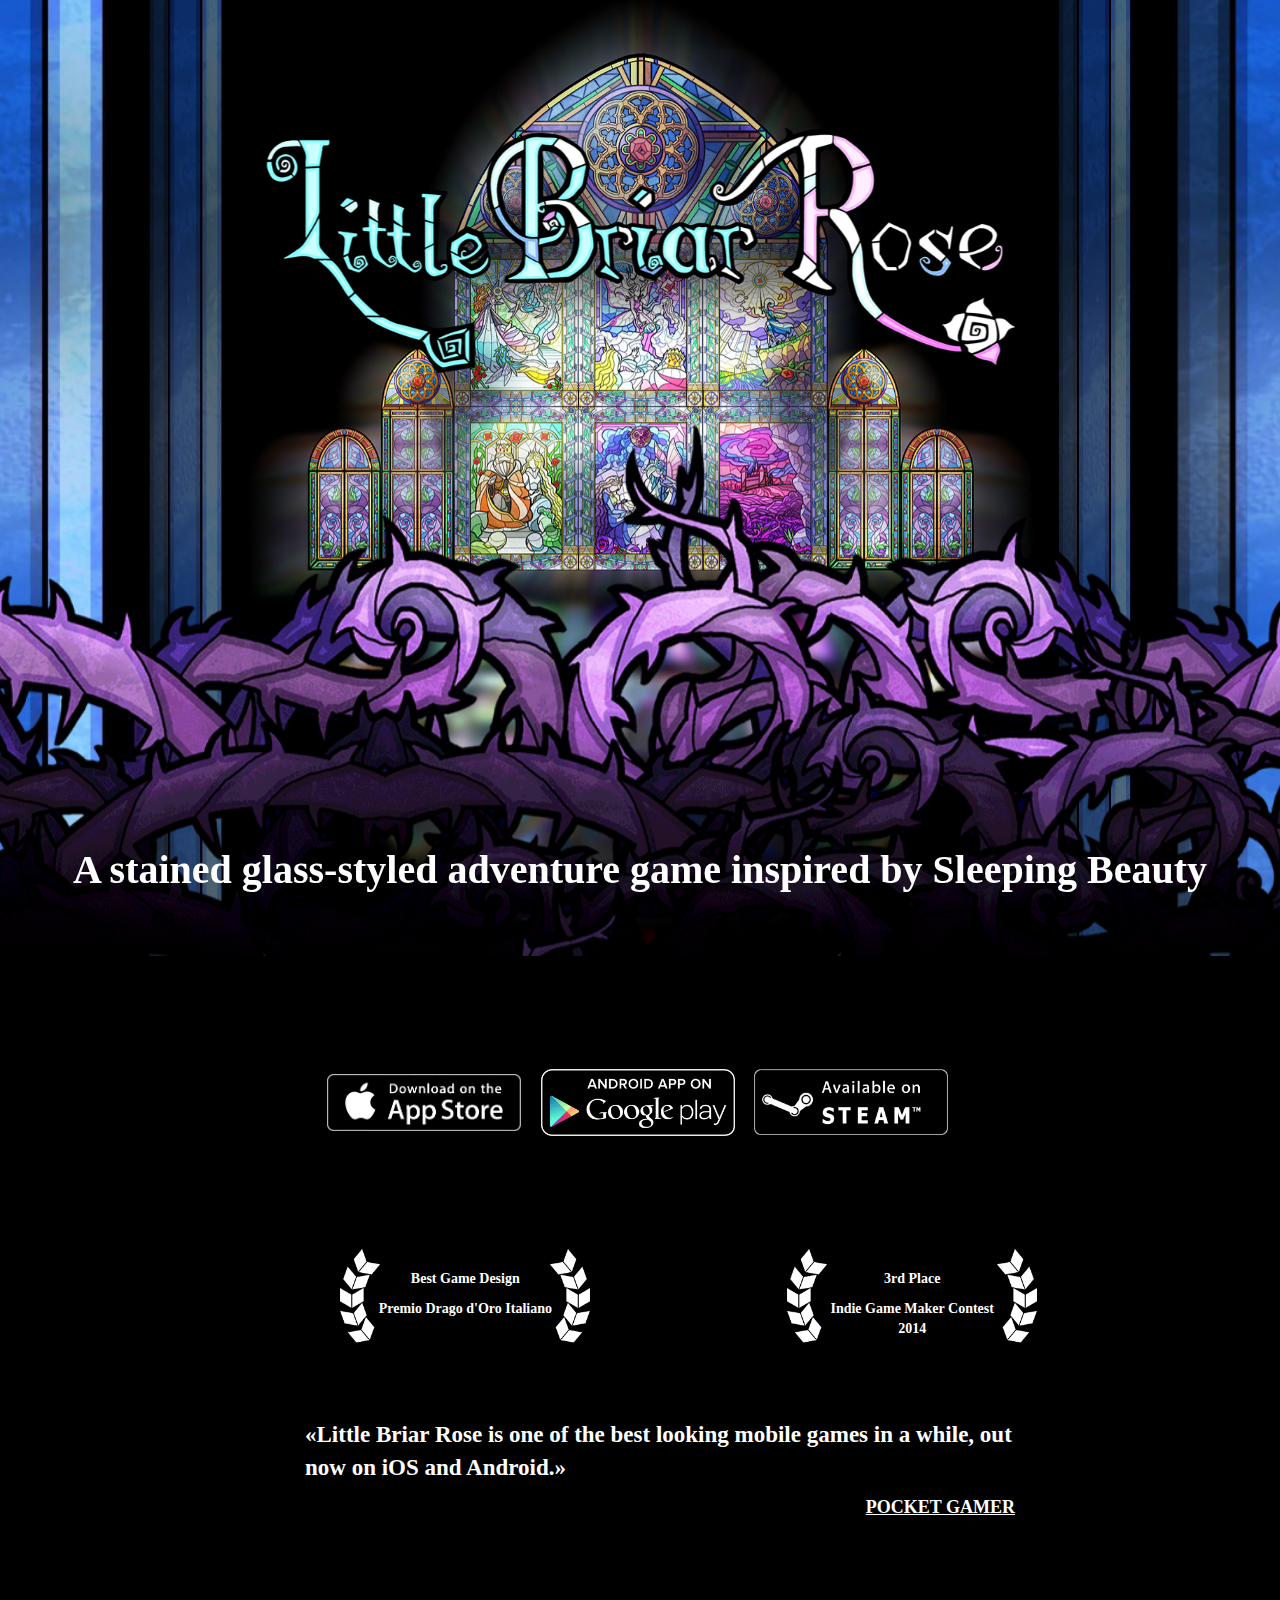
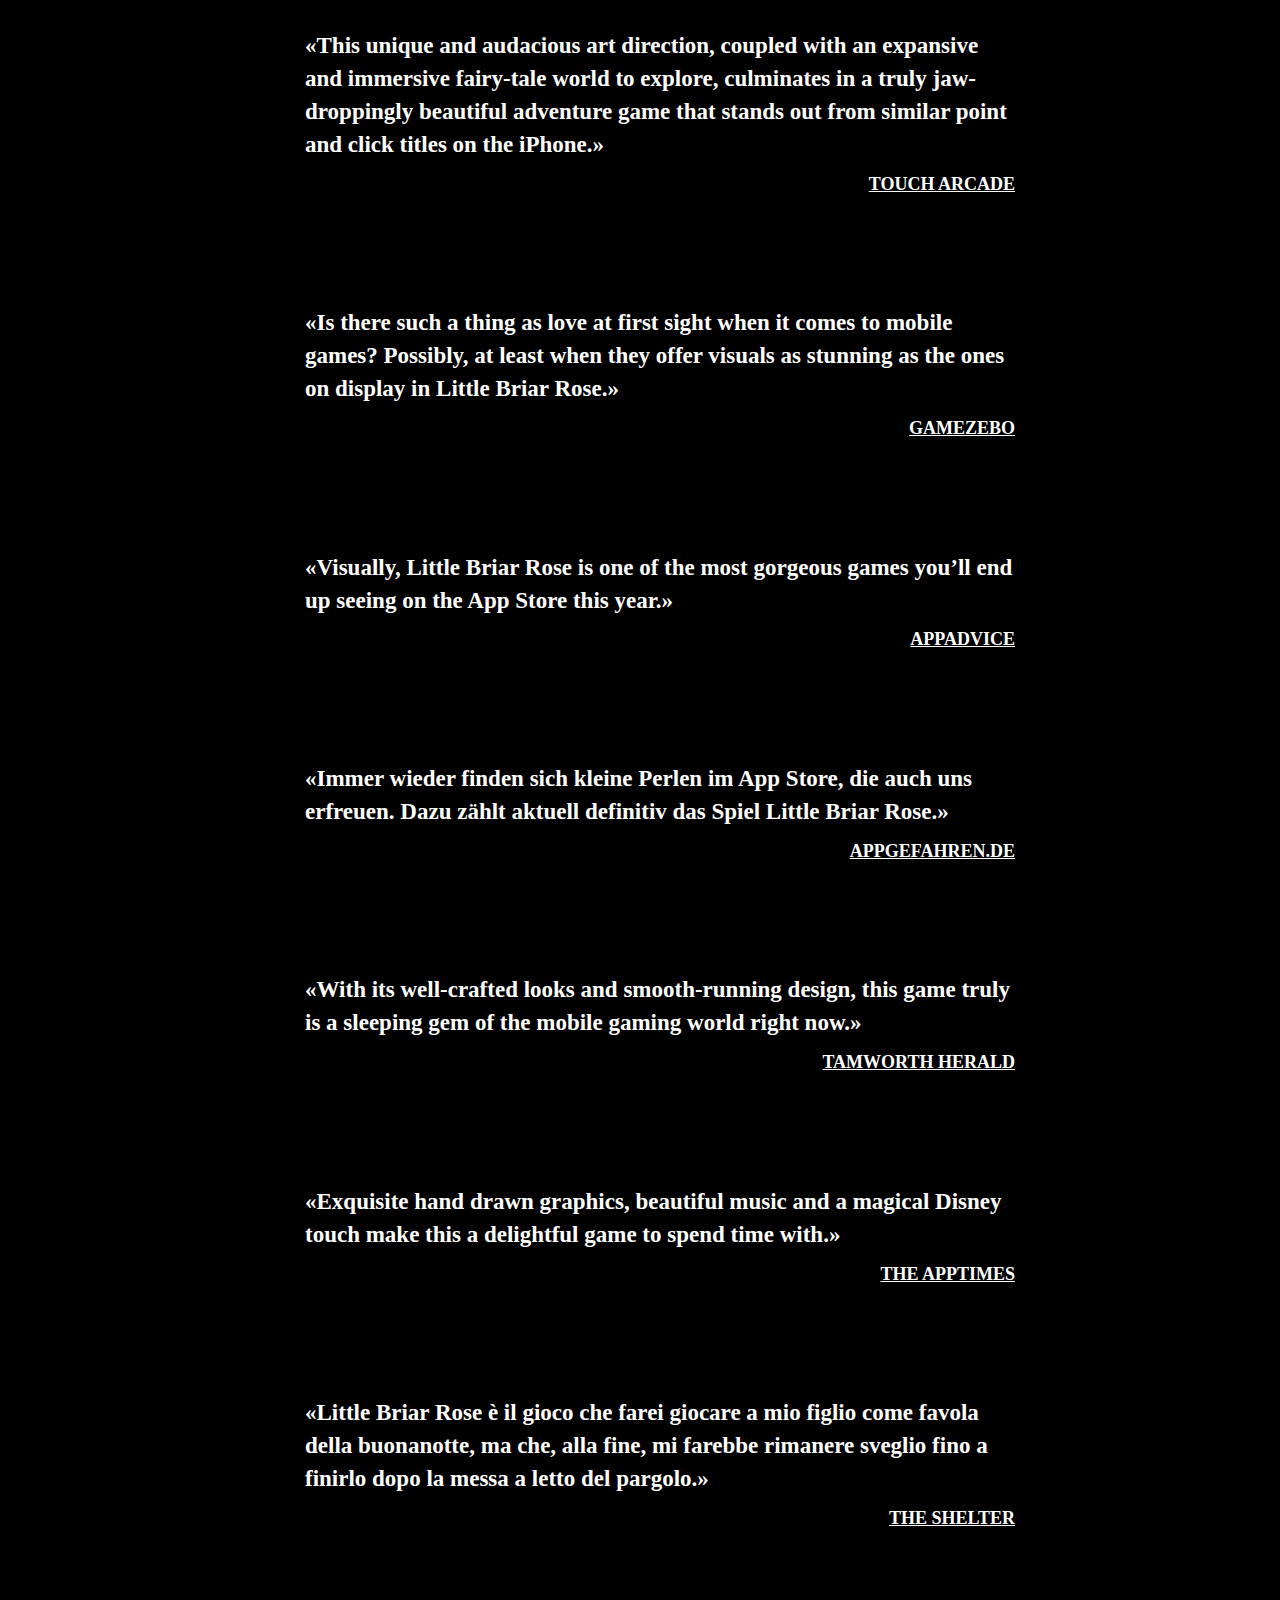
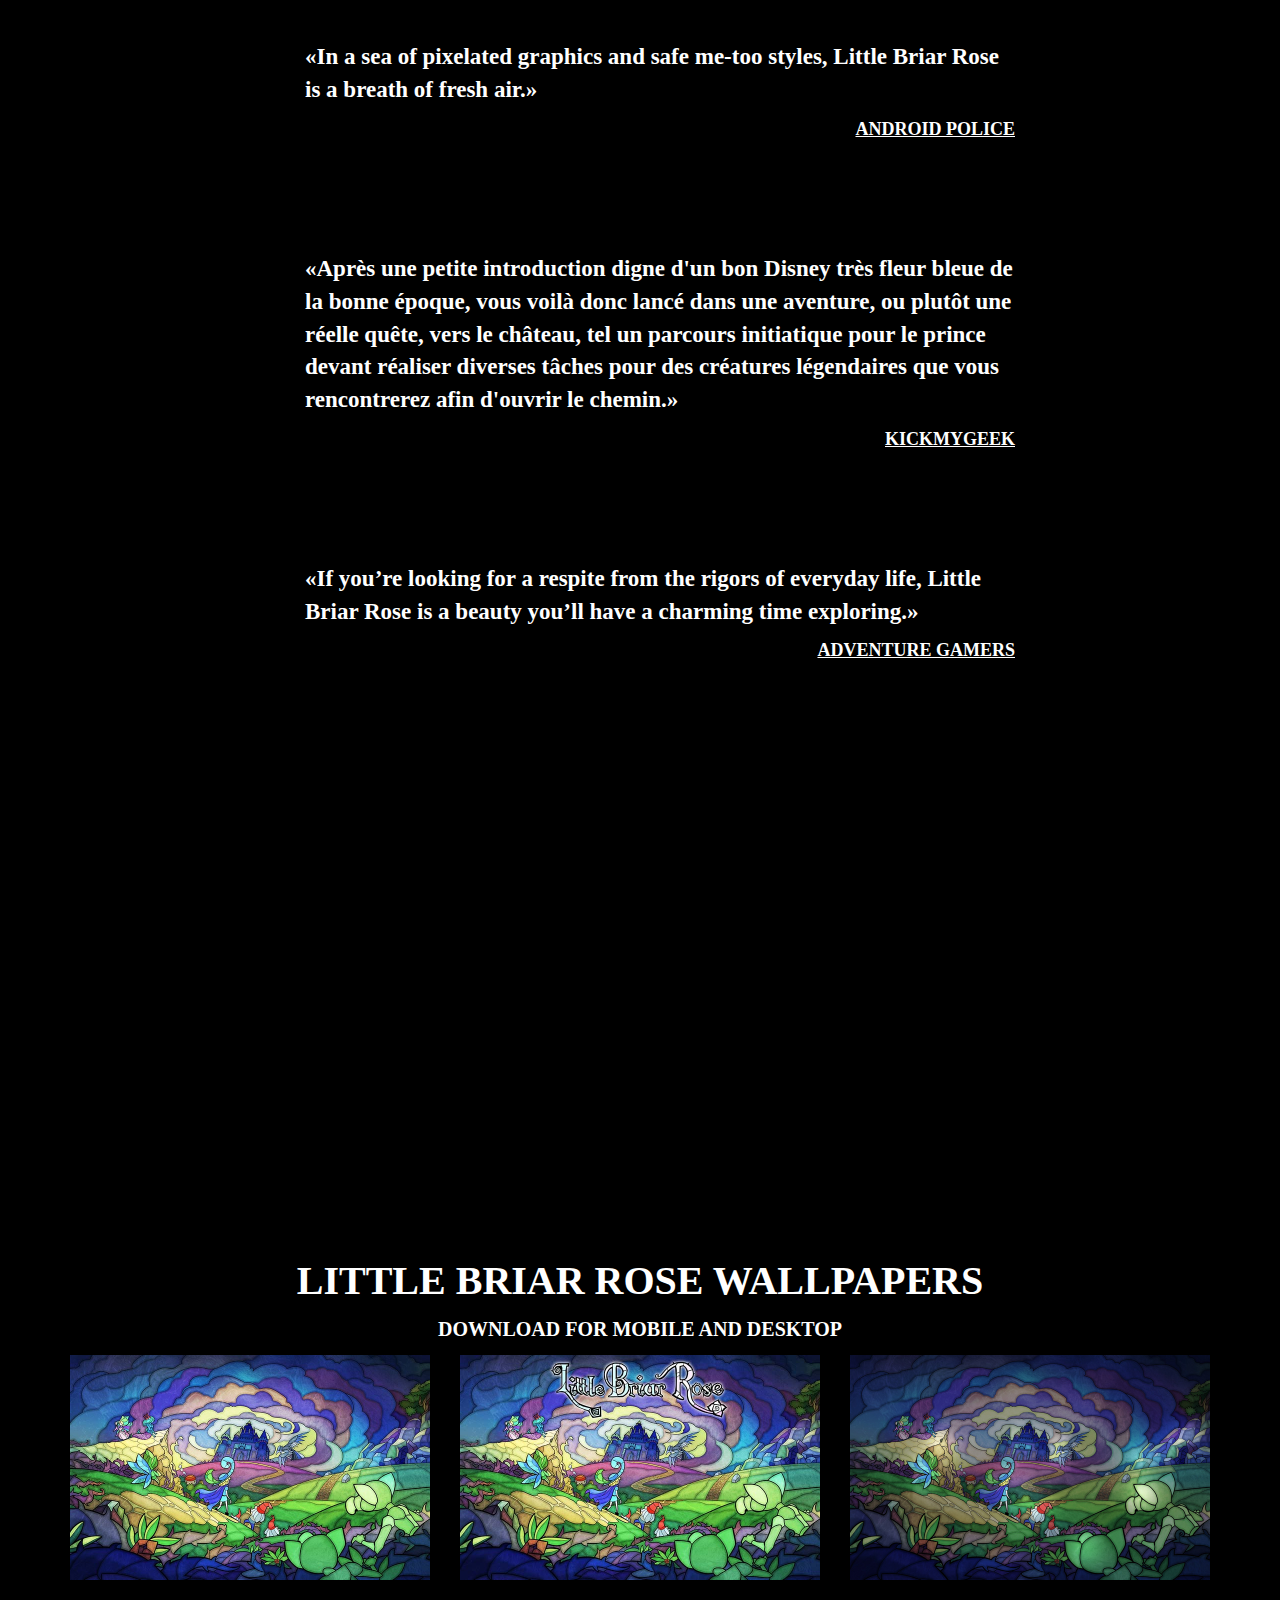
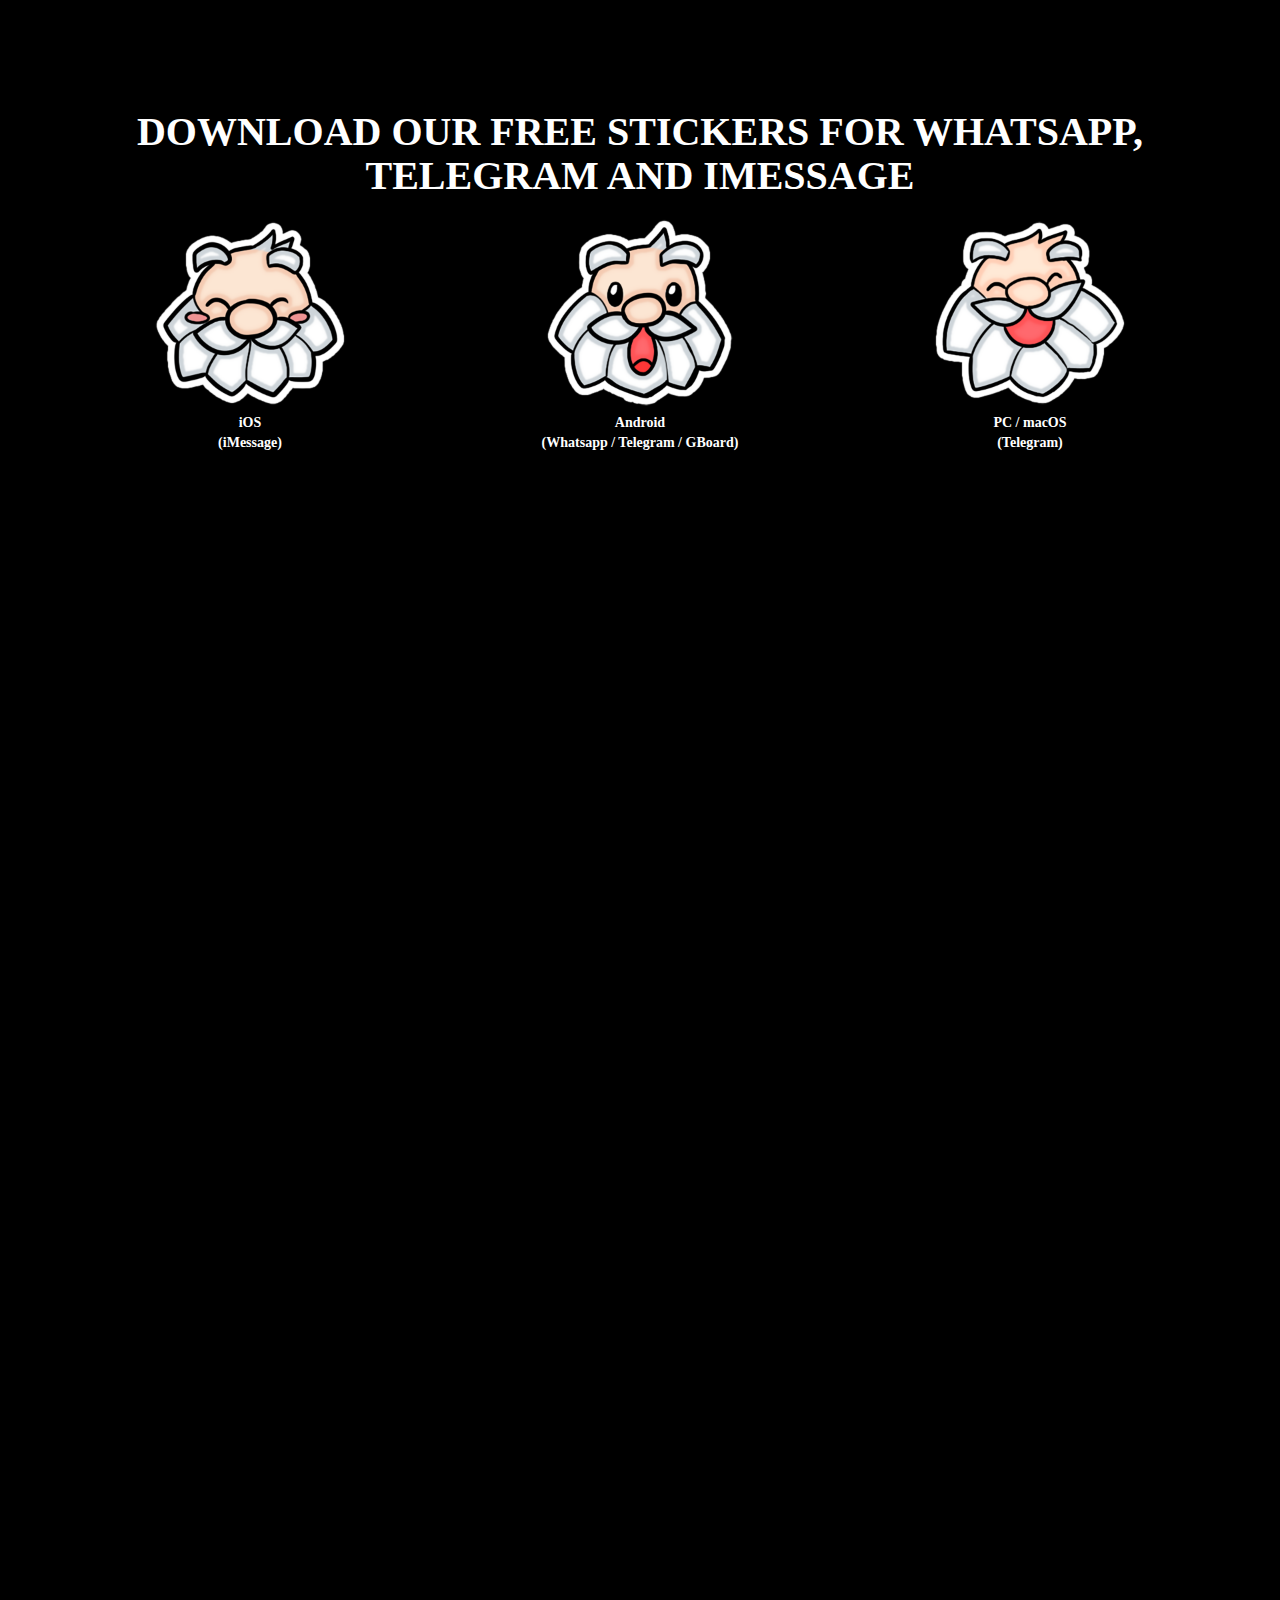
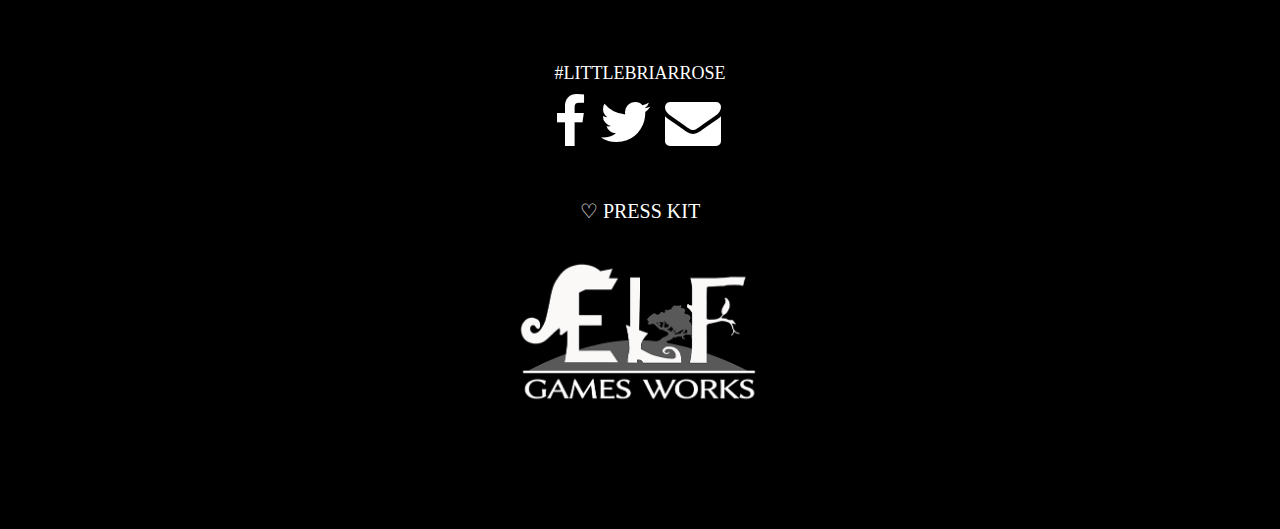
==== index.html @ 466eead0 "Add stickers in the home" ====
<!DOCTYPE html>
<html lang="en">

<head>
    <meta charset="utf-8">
    <meta name="viewport" content="width=device-width, initial-scale=1.0">
    <meta name="description" content="Little Briar Rose is a stained glass-styled adventure game inspired by the Sleeping Beauty fairy tale">
    <meta name="keywords" content="adventure game, stained glass game, little briar rose, sleeping beauty">
    <meta name="author" content="Elf Games Works">

    <title>Little Briar Rose ~ A stained glass-styled adventure game</title>

    <!-- Bootstrap core CSS -->
    <link href="//maxcdn.bootstrapcdn.com/bootstrap/3.1.0/css/bootstrap.min.css" rel="stylesheet">

    <link href="css/stylish-portfolio.css" rel="stylesheet">
    <link href="//cdnjs.cloudflare.com/ajax/libs/font-awesome/4.1.0/css/font-awesome.min.css" rel="stylesheet">
    <link rel="stylesheet" media="screen" href="https://fontlibrary.org/face/bluu" type="text/css"/>
    <link rel="shortcut icon" href="favicon.ico">
    <link rel="icon" href="favicon.ico">

    <meta property="og:site_name" content="Little Briar Rose" />
    <meta property="og:image" content="http://www.littlebriarrose.com/img/facebook.jpg" />
    <meta property="og:title" content="Little Briar Rose" />
    <meta property="og:description" content="Little Briar Rose is a stained glass-styled adventure game inspired by the Sleeping Beauty fairy tale" />
    <meta property="og:type" content="website" />
    <meta property="og:url" content="http://www.littlebriarrose.com/"/>
    <meta name="twitter:card" content="summary_large_image">
    <meta name="twitter:site" content="@BriarRoseGame">
    <meta name="twitter:creator" content="@ElfGamesWorks">
    <meta name="twitter:title" content="Little Briar Rose ~ A stained glass-styled adventure">
    <meta name="twitter:description" content="Little Briar Rose is a stained glass-styled adventure game inspired by the Sleeping Beauty fairy tale">
    <meta name="twitter:image" content="http://www.littlebriarrose.com/img/facebook.jpg">
    <meta name="google-site-verification" content="S0AS0vXl9hsLryqd7YHZmI2MjQBY6kAjyX1gw-PyKng" />
    <meta name="msvalidate.01" content="AB26A91A8A22F263D482EBEE0A3BC957" />
</head>
<body>
<link rel="publisher" href="https://plus.google.com/106313916804363957149">
<script type="application/ld+json">
{
  "@context": "http://schema.org",
  "@type": "SoftwareApplication",
  "name": "Little Briar Rose",
  "applicationCategory": "http://schema.org/VideoGame",
  "offers": {
    "@type": "Offer",
    "priceCurrency": "USD",
    "price": "7.99",
    "availability": "http://schema.org/InStock"
  },
  "operatingSystem": "iOS,Android,Windows,macOS,Linux"
}
</script>

    <!-- Full Page Image Header Area -->
    <div id="top" class="header" data-limit-x="100">
        <ul id="scene">
          <li style="text-align: center" class="layer" data-depth="0.05">
              <img style="width: 70%" src="img/background.jpg" alt="">
          </li>

          <li class="layer" data-depth="0.10">
                <img style="opacity: 0.5; left: 200%; position: relative; top: -30px; height: 100vw; width: 5.8vw;" src="img/column.jpg" alt="">
          </li>
          <li class="layer" data-depth="0.10">
            <div style="width:100vw"></div>
            <div style="position: absolute; right: 0;">
                <img style="opacity: 0.5; right: 200%; position: relative; top: -30px; height: 100vw; width: 5.8vw;" src="img/column.jpg" alt="">
            </div>
          </li>

          <li class="layer" data-depth="0.20">
              <img style="height: 100vw; top: -30px; left: -50%; position: relative" src="img/column.jpg" alt="">
          </li>
          <li class="layer" data-depth="0.20">
            <div style="width: 100vw"></div>
            <div style="position: absolute; right: 0;">
                <img style="right: -50%; position: relative; top: -30px; height: 100vw;" src="img/column.jpg" alt="">
            </div>
          </li>
          <li class="layer" data-depth="0.15">
            <div class="text-center" style="width: 100vw; margin-top: 10vw;">
                <img style="width: 60%" src="img/logo.png" alt="little briar rose logo">
            </div>
          </li>
          <li class="layer" data-depth="0.40">
            <div style="margin-top: 33vw; margin-left: -5vw; text-align: center">
                <img style="width: 120vw" src="img/brambles.png" alt="">
            </div>
          </li>
        </ul>
        <h1 class="text-center subtitle bluu-next">A stained glass-styled adventure game inspired by Sleeping Beauty</h1>
    </div>
    <!-- /Full Page Image Header Area -->


    <div class="portfolio coming">
        <ul class="list-inline stores-list">
            <li>
                <a data-fix-multilang="https://itunes.apple.com/it/app/little-briar-rose/id1160731868?mt=8" href="https://itunes.apple.com/app/little-briar-rose/id1160731868?mt=8" target="_blank" onclick="ga('send', 'event', 'Application', 'download', 'iOS Campaign');">
                    <img src="img/store_apple.png" class="active" alt="available on apple store">
                </a>
            </li>
            <li>
                <a href="https://play.google.com/store/apps/details?id=net.mangatar.littlebriarrose" target="_blank" onclick="ga('send', 'event', 'Application', 'download', 'Android Campaign');">
                    <img src="img/store_android.png" class="active" alt="little briar rose is available on google play store">
                </a>
            </li>
            <!--<li>
                <a data-fix-multilang="https://www.amazon.it/Mangatar-Little-Briar-Rose/dp/B01MRLWVOY" href="https://www.amazon.com/Mangatar-Little-Briar-Rose/dp/B01MRLWVOY" target="_blank" onclick="ga('send', 'event', 'Application', 'download', 'Amazon Campaign');">
                    <img src="img/store_amazon.png" class="active" alt="little briar rose is available on amazon">
                </a>
            </li>-->
            <!-- <li>
                <a href="https://gamejolt.com/games/little-briar-rose/253157" target="_blank" onclick="ga('send', 'event', 'Application', 'download', 'GameJolt Campaign');">
                    <img src="img/store_gamejolt.png" class="active" alt="Available on Game Jolt" title="Available on Game Jolt">
                </a>
            </li> -->
            <li>
                <a href="http://store.steampowered.com/app/555290" target="_blank" onclick="ga('send', 'event', 'Application', 'download', 'Steam Campaign');">
                    <img src="img/store_steam.png" class="active" alt="little briar rose is available on steam">
                </a>
            </li>
        </ul>
    </div>

    <div id="awards" class="portfolio bluu-next">
        <div class="container">
            <div class="row">
                <div class="col-md-offset-1">
                <div class="col-md-offset-1 col-md-5 col-xs-12 col-xs-offset-0">
                    <div class="award">
                        <p>Best Game Design</p>
                        <p>Premio Drago d'Oro Italiano</p>
                    </div>
                </div>
                <div class="col-md-5 col-xs-12">
                    <div class="award">
                        <p>3rd Place</p>
                        <p>Indie Game Maker Contest 2014</p>
                    </div>
                </div>
            </div>
        </div>
    </div>

    <!-- Intro -->
    <div id="quotings" class="portfolio bluu-next">
        <div class="container">
            <div class="row">
                <div class="col-md-offset-2 col-md-8">
                    <ul class="quotings">
                        <li>
                            <p>«Little Briar Rose is one of the best looking mobile games in a while, out now on iOS and Android.»</p>
                            <p class="author text-right">
                                <a href="http://www.pocketgamer.co.uk/r/iPad/Little+Briar+Rose/news.asp?c=72122" rel="external nofollow" target="_blank">Pocket Gamer</a>
                            </p>
                        </li>
                        <li>
                            <p>«This unique and audacious art direction, coupled with an expansive and immersive fairy-tale world to explore, culminates in a truly jaw-droppingly beautiful adventure game that stands out from similar point and click titles on the iPhone.»</p>
                            <p class="author text-right">
                                <a href="http://toucharcade.com/2016/11/17/little-briar-rose-is-a-point-and-click-adventure-with-stunning-stained-glass-graphics-out-now/" rel="external nofollow" target="_blank">Touch Arcade</a>
                            </p>
                        </li>
                        <li>
                            <p>«Is there such a thing as love at first sight when it comes to mobile games? Possibly, at least when they offer visuals as stunning as the ones on display in Little Briar Rose.»</p>
                            <p class="author text-right">
                                <a href="http://www.gamezebo.com/2016/11/17/12-new-mobile-games-playing-week-fantastic-beasts/" rel="external nofollow" target="_blank">Gamezebo</a>
                            </p>
                        </li>
                        <li>
                            <p>«Visually, Little Briar Rose is one of the most gorgeous games you’ll end up seeing on the App Store this year.»</p>
                            <p class="author text-right">
                                <a href="http://appadvice.com/review/little-briar-rose" rel="external nofollow" target="_blank">AppAdvice</a>
                            </p>
                        </li>
                        <li>
                            <p>«Immer wieder finden sich kleine Perlen im App Store, die auch uns erfreuen. Dazu zählt aktuell definitiv das Spiel Little Briar Rose.»</p>
                            <p class="author text-right">
                                <a href="http://www.appgefahren.de/little-briar-rose-wunderschoenes-maerchen-abenteuer-um-die-geschichte-von-dornroeschen-187594.html" rel="external nofollow" target="_blank">Appgefahren.de</a>
                            </p>
                        </li>
                        <li>
                            <p>«With its well-crafted looks and smooth-running design, this game truly is a sleeping gem of the mobile gaming world right now.»</p>
                            <p class="author text-right">
                                <a href="http://www.tamworthherald.co.uk/little-briar-rose-review-the-sleeping-gem-of-mobile-gaming/story-29923930-detail/story.html?32226" rel="external nofollow" target="_blank">Tamworth Herald</a>
                            </p>
                        </li>
                        <li>
                            <p>«Exquisite hand drawn graphics, beautiful music and a magical Disney touch make this a delightful game to spend time with.»</p>
                            <p class="author text-right">
                                <a href="http://theapptimes.com/little-briar-rose-fairy-tale-game-ios/" rel="external nofollow" target="_blank">The AppTimes</a>
                            </p>
                        </li>
                        <li>
                            <p>«Little Briar Rose è il gioco che farei giocare a mio figlio come favola della buonanotte, ma che, alla fine, mi farebbe rimanere sveglio fino a finirlo dopo la messa a letto del pargolo.»</p>
                            <p class="author text-right">
                                <a href="https://theshelter.online/little-briar-rose-ac5930e3f8ef#.cjr273r7k" rel="external nofollow" target="_blank">The Shelter</a>
                            </p>
                        </li>
                        <li>
                            <p>«In a sea of pixelated graphics and safe me-too styles, Little Briar Rose is a breath of fresh air.»</p>
                            <p class="author text-right">
                                <a href="http://www.androidpolice.com/2016/12/04/little-briar-rose-offers-a-grimm-adventure-with-gorgeous-stained-glass-visuals/" rel="external nofollow" target="_blank">Android Police</a>
                            </p>
                        </li>
                        <li>
                            <p>«Après une petite introduction digne d'un bon Disney très fleur bleue de la bonne époque, vous voilà donc lancé dans une aventure, ou plutôt une réelle quête, vers le château, tel un parcours initiatique pour le prince devant réaliser diverses tâches pour des créatures légendaires que vous rencontrerez afin d'ouvrir le chemin.»</p>
                            <p class="author text-right">
                                <a href="http://www.kickmygeek.com/test-jeu/android/little-briar-rose" rel="external nofollow">KickMyGeek</a>
                            </p>
                        </li>
                        <li>
                            <p>«If you’re looking for a respite from the rigors of everyday life, Little Briar Rose is a beauty you’ll have a charming time exploring.»</p>
                            <p class="author text-right">
                                <a href="http://www.adventuregamers.com/articles/view/32178" rel="external nofollow" target="_blank">Adventure Gamers</a>
                            </p>
                        </li>
                    </ul>
                </div>
            </div>
        </div>
    </div>
    <!-- /Intro -->

    <!-- Intro -->
    <div id="portfolio" class="portfolio">
        <div class="container">
            <div class="wrap-video">
                <div class="videoWrapper">
                    <iframe src="http://www.youtube.com/embed/wFFKtb0OU_Q?rel=0&hd=1" frameborder="0" allowfullscreen></iframe>
                </div>
            </div>
        </div>
    </div>
    <!-- /Intro -->

    <!-- Wallpapers -->
    <div id="wallpaper" class="portfolio wallpaper text-center">
        <div class="content container">
            <div class="row">
                <div class="col-xs-12">
                    <h2 class="bluu-next">LITTLE BRIAR ROSE WALLPAPERS</h2>
                    <h3 class="bluu-next">DOWNLOAD FOR MOBILE AND DESKTOP</h3>
                </div>
            </div>
            <div class="row">
                <div class="col-xs-8 col-md-4 col-xs-offset-2 col-md-offset-0">
                    <a href="img/wallpapers/Wallpaper-little-briar-rose-01.jpg" download target="_blank" onclick="ga('send', 'event', 'Wallpaper', 'download', 'Wallpaper Campaign', 1);">
                        <img src="img/wallpapers/Wallpaper-little-briar-rose-01-thumb.jpg" alt="little briar rose wallpaper">
                    </a>
                </div>
                <div class="col-xs-8 col-md-4 col-xs-offset-2 col-md-offset-0" onclick="ga('send', 'event', 'Wallpaper', 'download', 'Wallpaper Campaign', 2);">
                    <a href="img/wallpapers/Wallpaper-little-briar-rose-02.jpg" download target="_blank">
                        <img src="img/wallpapers/Wallpaper-little-briar-rose-02-thumb.jpg" alt="little briar rose wallpaper">
                    </a>
                </div>
                <div class="col-xs-8 col-md-4  col-xs-offset-2 col-md-offset-0" onclick="ga('send', 'event', 'Wallpaper', 'download', 'Wallpaper Campaign', 3);">
                    <a href="img/wallpapers/Wallpaper-little-briar-rose-03.jpg" download target="_blank">
                        <img src="img/wallpapers/Wallpaper-little-briar-rose-03-thumb.jpg" alt="little briar rose wallpaper">
                    </a>
                </div>
            </div>
        </div>
    </div>
    <!-- /Portfolio -->

    <!-- Wallpapers -->
    <div id="stickers" class="portfolio wallpaper text-center">
        <div class="content container">
            <div class="row">
                <div class="col-xs-12">
                    <h2 class="bluu-next">DOWNLOAD OUR FREE STICKERS FOR WHATSAPP, TELEGRAM AND IMESSAGE</h2>
                </div>
            </div>
            <div class="row">
                <div class="col-xs-8 col-md-4 col-xs-offset-2 col-md-offset-0">
                    <a href="https://itunes.apple.com/app/little-briar-rose-stickers/id1172762808?mt=8" target="_blank" class="sticker">
                      <div><img src="/img/stickers/gnome_happy.png" alt="sticker gnome little briar rose" style="height: 200px; width: 200px"></div>
                      iOS<br>(iMessage)
                    </a>
                </div>
                <div class="col-xs-8 col-md-4 col-xs-offset-2 col-md-offset-0">
                    <a href="https://play.google.com/store/apps/details?id=com.elfgames.LittleBriarRoseStickers" target="_blank" class="sticker">
                      <div><img src="/img/stickers/gnome_surprised.png" alt="sticker gnome little briar rose" style="height: 200px; width: 200px"></div>
                      Android<br>(Whatsapp / Telegram / GBoard)
                    </a>
                </div>
                <div class="col-xs-8 col-md-4  col-xs-offset-2 col-md-offset-0">
                  <a href="https://t.me/addstickers/LittleBriarRoseGnomes" target="_blank" class="sticker">
                    <div><img src="/img/stickers/gnome_laughing.png" alt="sticker gnome little briar rose" style="height: 200px; width: 200px"></div>
                  PC / macOS<br>(Telegram)
                </a>
                </div>
            </div>
        </div>
    </div>
    <!-- /Portfolio -->


    <!-- Portfolio -->
    <div id="gallery" class="portfolio">
        <div class="content container">
            <!-- Lightbox Gallery  -->
                <div class="container percent75 gallery">
                    <div class="row images">
                        <div class="col-md-6 col-xs-12"><a href="img/fulls/01.jpg" class="image fit from-left"><img src="img/thumbs/01-mermen-lake.jpg" title="The Mermen Lake" alt="Mermen Lake" /></a></div>
                        <div class="col-md-6 col-xs-12"><a href="img/fulls/02.jpg" class="image fit from-right"><img src="img/thumbs/02-gnomes-village.jpg" title="The Gnomes Village" alt="Gnomes Village" /></a></div>
                    </div>
                    <div class="row 0% images">
                        <div class="col-md-6 col-xs-12"><a href="img/fulls/03.jpg" class="image fit from-left"><img src="img/thumbs/03-beautiful-stained-glasses.jpg" title="Intro" alt="Beautiful Stained Glasses" /></a></div>
                        <div class="col-md-6 col-xs-12"><a href="img/fulls/04.jpg" class="image fit from-right"><img src="img/thumbs/04-little-briar-rose-crossroads.jpg" title="Crossroads" alt="Little Briar Rose Crossroads" /></a></div>
                    </div>
                    <div class="row 0% images">
                        <div class="col-md-6 col-xs-12"><a href="img/fulls/05.jpg" class="image fit from-left"><img src="img/thumbs/05-stained-glass-game.jpg" title="Spriggans! Spriggans everywhere!" alt="Stained Glass Game" /></a></div>
                        <div class="col-md-6 col-xs-12"><a href="img/fulls/06.jpg" class="image fit from-right"><img src="img/thumbs/06-cooking-game.jpg" title="Cooking Game" alt="Cooking Game" /></a></div>
                    </div>
                    <div class="row 0% images">
                        <div class="col-md-6 col-xs-12"><a href="img/fulls/07.jpg" class="image fit from-left"><img src="img/thumbs/07-fishing-game.jpg" title="Got it!" alt="Fishing game" /></a></div>
                        <div class="col-md-6 col-xs-12"><a href="img/fulls/08.jpg" class="image fit from-right"><img src="img/thumbs/08-Sleeping-Beauty-Game.jpg" title="The Sleeping Beauty" alt="Sleeping Beauty Game" /></a></div>
                    </div>
                </div>
        </div>
    </div>
    <!-- /Portfolio -->

    <!-- Call to Action -->
    <div id="download" class="call-to-action">
        <div class="container">
            <div class="row">
                <div class="col-md-6 col-md-offset-3 text-center">
                    <h3 style="font-size: 18px"><a href="https://twitter.com/search?q=%23LITTLEBRIARROSE" rel="external nofollow" target="_blank">#LITTLEBRIARROSE</a></h3>
                    <ul class="list-inline">
                        <li>
                            <a href="https://www.facebook.com/LittleBriarRoseGame" target="_blank">
                                <i class="fa fa-facebook fa-4x"></i>
                            </a>
                        </li>
                        <li>
                            <a href="https://twitter.com/BriarRoseGame" target="_blank">
                                <i class="fa fa-twitter fa-4x"></i>
                            </a>
                        </li>
                        <li>
                            <a href="mailto:elfgamesworks@gmail.com">
                                <i class="fa fa-envelope fa-4x"></i>
                            </a>
                        </li>
                    </ul>
                    <br/>
                    <h3>
                        <a href="http://www.elfgamesworks.com/presskit/sheet.php?p=little_briar_rose" target="_blank">♡ PRESS KIT</a>
                    </h3>
                    <br/>
                </div>
                <div style="text-align: center">
                    <ul class="list-inline">
                        <li>
                            <a href="http://www.elfgamesworks.com" target="_blank">
                                <img style="max-width: 300px" src="img/elfgamesworks.png" alt="elf games works">
                            </a>
                        </li>
                    </ul>
                </div>
            </div>
        </div>
    </div>
    <!-- /Call to Action -->
    <script>
      (function(i,s,o,g,r,a,m){i['GoogleAnalyticsObject']=r;i[r]=i[r]||function(){
      (i[r].q=i[r].q||[]).push(arguments)},i[r].l=1*new Date();a=s.createElement(o),
      m=s.getElementsByTagName(o)[0];a.async=1;a.src=g;m.parentNode.insertBefore(a,m)
      })(window,document,'script','https://www.google-analytics.com/analytics.js','ga');

      ga('create', 'UA-72315923-3', 'auto');
      ga('send', 'pageview');

    </script>

    <!-- JavaScript -->
    <script type="text/javascript" src="js/parallax.js"></script>
    <script src="//code.jquery.com/jquery-1.11.0.min.js"></script>
    <script type="text/javascript" src="js/jquery.poptrox.min.js"></script>
    <script type="text/javascript" src="js/jquery.scrollex.min.js"></script>

    <!-- Custom JavaScript for the Side Menu and Smooth Scrolling -->
    <script type="text/javascript">
        var scene = document.getElementById('scene');
        var parallax = new Parallax(scene);

        var lang = navigator.language || navigator.userLanguage;

        if (lang.indexOf('it') === 0) {
            $('[data-fix-multilang]').each(function() {
                var url = $(this).attr('data-fix-multilang');
                $(this).attr('href', url);
            });
        }

        $('#gallery')
            .scrollex({
                top:        '30vh',
                bottom:     '30vh',
                delay:      0,
                initialize: function() {

                                var t = $(this);

                                t.find('.row.images')
                                    .addClass('inactive');

                            },
                terminate: function() {

                               var t = $(this);

                               t.find('.row.images')
                                   .removeClass('inactive');

                           },
                enter: function() {
                           var t = $(this),
                               rows = t.find('.row.images'),
                               length = rows.length,
                               n = 0;

                           rows.each(function() {
                               var row = $(this);
                               window.setTimeout(function() {
                                   row.removeClass('inactive');
                               }, 100 * (length - n++));
                           });

                       }
            });

            $('.gallery').poptrox({
                baseZIndex: 10001,
                useBodyOverflow: false,
                usePopupEasyClose: false,
                overlayColor: '#000',
                overlayOpacity: 0.65,
                usePopupDefaultStyling: false,
                usePopupCaption: true,
                popupLoaderText: '',
                usePopupNav: true
            });
    </script>
</body>
</html>
---- css/stylish-portfolio.css ----
/* Global Styles */

html,
body {
  font-family: Gibson, "Helvetica Neue", HelveticaNeue, Helvetica, Arial, sans-serif
;
  height: 100%;
  width: 100%;
}
body {
  overflow-x: hidden;
}
h2, h3, h4, p {
  color: white;
}

a {
  color: white;
}

a:hover {
  color: #6ba6d9;
  text-decoration: none;
}

.margin-bottom {
  margin-bottom: 80px;
}

.btn-menu {
  background: #DDD;
  border-color: #AAA;
  /* Firefox */
  -moz-transition-property: all;
  -moz-transition-duration: .5s;
  /* WebKit */
  -webkit-transition-property: all;
  -webkit-transition-duration: .5s;
  /* Opera */
  -o-transition-property: all;
  -o-transition-duration: .5s;
  /* Standard */
  transition-property: all;
  transition-duration: .5s;
}

.btn-menu:hover {
  background: #3276b1;
  border-color: #357ebd;
}

.btn-circle {
    width: 70px;
    height: 70px;
    margin-top: 15px;
    padding: 7px 16px;
    border: 2px solid #FFF;
    border-radius: 35px;
    font-size: 40px;
    color: #FFF;
    background: transparent;
    -webkit-transition: all .3s ease-in-out;
    -moz-transition: all .3s ease-in-out;
    transition: all .3s ease-in-out;
}

.btn-circle:hover,
.btn-circle:focus {
    outline: none;
    color: #3276b1;
    background: rgba(255,255,255,0.1);
}


.vert-text {
  display: table-cell;
  vertical-align: middle;
  text-align: center;
}

.menu-img-icon {
  width: 32px;
}

.bottom-text {
  vertical-align: bottom;
  padding-bottom: 5%;
}

.vert-text h1 {
  padding: 0;
  margin: 0;
  font-size: 4.5em;
  font-weight: 700;
}

/* Side Menu */

#sidebar-wrapper {
  margin-right: -250px;
  right: 0;
  width: 250px;
  background: #222;
  position: fixed;
  height: 100%;
  overflow-y: auto;
  z-index: 1000;
  -webkit-transition: all 0.4s ease 0s;
  -moz-transition: all 0.4s ease 0s;
  -ms-transition: all 0.4s ease 0s;
  -o-transition: all 0.4s ease 0s;
  transition: all 0.4s ease 0s;
}

.sidebar-nav {
  position: absolute;
  top: 0;
  width: 250px;
  list-style: none;
  margin: 0;
  padding: 0;
}

.sidebar-nav li {
  line-height: 40px;
  text-indent: 20px;
}

.sidebar-nav li a {
  color: #999999;
  display: block;
  text-decoration: none;
}

.sidebar-nav li a:hover {
  color: #fff;
  background: rgba(255,255,255,0.2);
  text-decoration: none;
}

.sidebar-nav li a:active,
.sidebar-nav li a:focus {
  text-decoration: none;
}

.sidebar-nav > .sidebar-brand {
  height: 55px;
  line-height: 55px;
  font-size: 18px;
}

.sidebar-nav > .sidebar-brand a {
  color: #999999;
}

.sidebar-nav > .sidebar-brand a:hover {
  color: #fff;
  background: none;
}

#menu-toggle {
  top: 0;
  right: 0;
  position: fixed;
  z-index: 10;
}

#sidebar-wrapper.active {
  right: 250px;
  width: 250px;
  -webkit-transition: all 0.4s ease 0s;
  -moz-transition: all 0.4s ease 0s;
  -ms-transition: all 0.4s ease 0s;
  -o-transition: all 0.4s ease 0s;
  transition: all 0.4s ease 0s;
}

.toggle {
  margin: 5px 5px 0 0;
}

/* Full Page Image Header Area */

.header {
  display: table;
  /*height: 100%;*/
  width: 100%;
  position: relative;
  background: black;
}

.header .subtitle {
  position: absolute;
  bottom: 5vw;
  padding: 0;
  width: 100%;
  font-size: 40px;
  color: white;
}

.cover
{
  /*background-color: rgba(0, 0, 0, 0.3);*/
  position:absolute;
  top:0;
  left:0;
  z-index: 1;
  width:100%;
  height:100%;
}
.cover h1 {
  margin-top: 40px;
  font-weight: normal;
  font-style: normal;
  text-align: center;
  font-size: 100px;
  font-size: 10vw;
  color: white;
  text-shadow:
     -2px -2px 10px #000,
      2px -2px 10px #000,
      -2px 2px 10px #000,
       2px 2px 10px #000;
}

/*.cover:hover {
  background-color: transparent;
}*/


/* Intro */

.intro {
  background: #DDF;
  color: #000;
  position:relative;
  text-align: center;
  height: 300px;
}

.intro-gray {
  background: #3a9681;
}

.intro h2 {
  margin-bottom: 30px;
}

.circle-container {
  position: relative;
}

.circle-container .line {
  width: 50%;
  max-height: 10px;
  height: 10%;
  background-color: #fff;
  position: absolute;
  top: 50%;
  -ms-transform: translate(0,-50%);
  -webkit-transform: translate(0,-50%);
  transform: translate(0,-50%);
}

.circle-container .right {
  right: 0;
}

.circle-container .left {
  left: 0;
}

@media(max-width: 768px) {
  .intro .descriptions {
    font-size: 0.6em;
  }
}

.intro .descriptions .date {
  margin: 0;
  color: white;
}

.circle {
  display: inline-block;
  position: relative;
  max-width: 50px;
  width: 50%;
}
.dummy-circle-height {
  margin-top: 100%;
}

.circle-inner {
  position: absolute;
  z-index: 2;
  top: 0;
  bottom: 0;
  left: 0;
  right: 0;
  background-color: silver;
  border-radius: 999px;
}

/* Services */

.services {
  background: #7fbbda;
  padding: 50px 0;
  color: #ffffff;
}

.service-item {
  margin-bottom: 15px;
}

i.service-icon {
  border: 3px solid #ffffff;
  border-radius: 50%;
  display: inline-block;
  font-size: 56px;
  width: 140px;
  height: 140px;
  line-height: 136px;
  vertical-align: middle;
  text-align: center;
}


.intro.high {
  height: 350px;
}

/* Callout */

.callout {
  color: #FFF;
  display: table;
  height: 315px;
  width: 100%;
  background: url(../img/callout.jpg) no-repeat center center fixed;
  -webkit-background-size: cover;
  -moz-background-size: cover;
  -o-background-size: cover;
  background-size: cover;
  -webkit-text-shadow: 0 0 2px #000;
  -moz-text-shadow: 0 0 2px #000;
  text-shadow: 0 0 2px #000;
}

.callout h3 {
  margin-top: 100px;
}

/* Portfolio */

.portfolio {
  background: #000;
  padding: 50px 0;
}

.portfolio-item {
  margin-bottom: 25px;
}

.img-portfolio {
  margin: 0 auto;
}


/* Call to Action */

.call-to-action {
  color: #ffffff;
  background: #000;
  padding: 50px 0;
}

.call-to-action .btn {
  margin: 10px;
}

/* Map */

.map {
  height: 500px;
}

/* Footer */

footer {
  text-align: center;
  /*padding: 100px 0;*/
  background: #DDF;
}

.top-scroll {
  margin-top: 50px;
}

.top-scroll a {
  text-decoration: none;
  color: inherit;
}

i.scroll {
  color: #333333;
}

i.scroll:hover {
  color: #0a5175;
}
/* Responsive */

.left-position {
  float: left;
}

.video-container {
  position: absolute;
  overflow:hidden;
  width: 100%;
  height: 100%;
  background-image: url('homepage.jpg');
  background-size: cover;
  background-position: top center;
}

#video-background {
  position: absolute;
  min-width: 100%;
  min-height: 100%;
  width: auto;
  height: auto;
  overflow: hidden;
}

.btn-scroll-down {
  position: relative;
  z-index: 2;
}

#background-video-container {
  display: inline-block;
  /*position: relative;
  width: 100%;
  height: 100%;*/
  position: relative;
}

#background-video {
  position: absolute;
  top: 0;
  bottom: 0;
  left: 0;
  right: 0;
  background-color: silver;
}

.video-placeholder {
  margin-top: 100%;
}

.green {
  background-color: #60de6f;
}

.orange {
  background-color: orange;
}

.yellow {
  background-color: #ffeb43;
}

.blue {
  background-color: #289de0;
}

@media (max-width: 768px) {

  .header {
	  /*background: url(../img/bg-mobile.jpg) no-repeat center center scroll;*/
    background-color: #000;
  }

  .header .subtitle {
    font-size: 20px;
  }

  .callout {
	  background: url(../img/callout.jpg) no-repeat center center scroll;
  }

  .map {
	  height: 75%;
  }

}

ul#scene {
  overflow: hidden;
  padding: 0;
}

.coming h2 {
  color: white;
  font-size: 70px;
  text-align: center;
}

.coming ul {
  padding-top: 50px;
  text-align: center;
}

.coming .stores-list img {
  padding: 3px;
  width: 100%;
  opacity: 0.5;
  max-width: 200px;
}

.coming .stores-list img.active {
  opacity: 1;
}

.wrap-video {
  margin: 0 auto;
  max-width: 640px;
}

.videoWrapper {
  position: relative;
  padding-bottom: 56.25%; /* 16:9 */
  padding-top: 25px;
  height: 0;
}
.videoWrapper iframe {
  position: absolute;
  top: 0;
  left: 0;
  width: 100%;
  height: 100%;
}

#gallery .col-md-6 {
  padding: 0;
}

.percent75 {
  width: 75%;
}

#gallery .row.images .image {
  -moz-transition: all 1s ease;
  -webkit-transition: all 1s ease;
  -ms-transition: all 1s ease;
  transition: all 1s ease;
  -moz-transform: translateZ(0);
  -webkit-transform: translateZ(0);
  -ms-transform: translateZ(0);
  transform: translateZ(0);
  position: relative;
  top: 0;
  left: 0;
  opacity: 1.0;
}

#gallery img {
  width: 100%;
}

#gallery .row.images.inactive .image {
  opacity: 0;
}

#gallery .row.images.inactive .image.from-left {
  left: -14em;
}

#gallery .row.images.inactive .image.from-right {
  left: 14em;
}

#gallery .row.images.inactive .image.from-top {
  top: -7em;
}

#gallery .row.images.inactive .image.from-bottom {
  top: 7em;
}

h3 {
  font-size: 20px;
}

.bluu-next {
  font-family: BluuNextBold;
  font-weight: bold;
  font-style: normal;
}

/* Poptrox */

.poptrox-popup {
  -moz-box-sizing: content-box;
  -webkit-box-sizing: content-box;
  -ms-box-sizing: content-box;
  box-sizing: content-box;
  background: #fff;
  padding-bottom: 3em;
  box-shadow: 0 0.1em 0.15em 0 rgba(0, 0, 0, 0.15);
}

.poptrox-popup .loader {
  position: absolute;
  top: 50%;
  left: 50%;
  margin: -1em 0 0 -1em;
  width: 2em;
  height: 2em;
  display: block;
  font-size: 2em;
}

.poptrox-popup .loader:before {
  -moz-animation: spinner-rotate 0.75s infinite linear !important;
  -webkit-animation: spinner-rotate 0.75s infinite linear !important;
  -ms-animation: spinner-rotate 0.75s infinite linear !important;
  animation: spinner-rotate 0.75s infinite linear !important;
  -moz-osx-font-smoothing: grayscale;
  -webkit-font-smoothing: antialiased;
  font-family: FontAwesome;
  font-style: normal;
  font-weight: normal;
  text-transform: none !important;
  color: #ececec;
  content: '\f1ce';
  cursor: default;
  display: block;
  height: 2em;
  left: 0;
  line-height: 2em;
  position: absolute;
  text-align: center;
  top: 0;
  width: 2em;
}

.poptrox-popup .caption {
  position: absolute;
  bottom: 0;
  left: 0;
  background: #fff;
  width: 100%;
  height: 3em;
  line-height: 2.8em;
  text-align: center;
  cursor: default;
  z-index: 1;
  font-size: 0.9em;
}

.poptrox-popup .nav-next,
.poptrox-popup .nav-previous {
  -moz-transition: opacity 0.2s ease-in-out;
  -webkit-transition: opacity 0.2s ease-in-out;
  -ms-transition: opacity 0.2s ease-in-out;
  transition: opacity 0.2s ease-in-out;
  position: absolute;
  top: 0;
  width: 100px;
  height: 100%;
  opacity: 0;
  cursor: pointer;
  background: rgba(0, 0, 0, 0.01);
  -webkit-tap-highlight-color: rgba(255, 255, 255, 0);
}

.poptrox-popup .nav-next:before,
.poptrox-popup .nav-previous:before {
  content: '';
  position: absolute;
  width: 96px;
  height: 64px;
  background: url("images/poptrox-nav.svg");
  top: calc(50% - 1.5em);
  margin: -32px 0 0 0;
}

.poptrox-popup:hover .nav-next,
.poptrox-popup:hover .nav-previous {
  opacity: 0.5;
}

.poptrox-popup:hover .nav-next:hover,
.poptrox-popup:hover .nav-previous:hover {
  opacity: 1.0;
}

.poptrox-popup .nav-previous:before {
  -moz-transform: scaleX(-1);
  -webkit-transform: scaleX(-1);
  -ms-transform: scaleX(-1);
  transform: scaleX(-1);
  -ms-filter: "FlipH";
  filter: FlipH;
}

.poptrox-popup .nav-next {
  right: -100px;
}

.poptrox-popup .nav-next:before {
  right: 0;
}

.poptrox-popup .nav-previous {
  left: -100px;
}

.poptrox-popup .nav-previous:before {
  left: 0;
}

@media (max-width: 768px) {
  .poptrox-popup .nav-next,
  .poptrox-popup .nav-previous {
    width: 50%;
  }

  .poptrox-popup .nav-next {
    right: 0;
  }

  .poptrox-popup .nav-previous {
    left: 0;
  }
}

.poptrox-popup .closer {
  -moz-transition: opacity 0.2s ease-in-out;
  -webkit-transition: opacity 0.2s ease-in-out;
  -ms-transition: opacity 0.2s ease-in-out;
  transition: opacity 0.2s ease-in-out;
  position: absolute;
  top: 0;
  right: 0;
  width: 64px;
  height: 64px;
  text-indent: -9999px;
  z-index: 2;
  opacity: 0;
  -webkit-tap-highlight-color: rgba(255, 255, 255, 0);
}

.poptrox-popup .closer:before {
  content: '';
  display: block;
  position: absolute;
  right: 16px;
  top: 16px;
  width: 40px;
  height: 40px;
  border-radius: 100%;
  box-shadow: inset 0 0 0 2px #fff;
  background: url("images/poptrox-closer.svg") center center;
  color: #fff !important;
}

.poptrox-popup:hover .closer {
  opacity: 0.5;
}

.poptrox-popup:hover .closer:hover {
  opacity: 1.0;
}

.wallpaper {
  padding-bottom: 80px;
}

.wallpaper h2 {
  margin: 0;
  font-size: 40px;
  padding-bottom: 15px;
}

.wallpaper h3 {
  margin: 0;
  font-size: 20px;
  color: white;
  padding-bottom: 15px;
}

.wallpaper img {
  width: 100%;
}

#gallery {
  overflow: hidden;
}

.quotings {
  color: white;
  font-size: 23px;
  list-style-type: none;
}

.quotings li {
  padding-bottom: 100px;
}

.quotings li:last-child {
  padding-bottom: 0;
}

.quotings .author {
  text-transform: uppercase;
  font-size: 18px;
}

.quotings .author a {
  text-decoration: underline;
}

.award {
  padding: 20px 35px;
  text-align: center;
  width: 250px;
  margin: auto;
  position: relative;
}
.award::before {
  position: absolute;
  top: 0;
  left: 0;
  display: block;
  width: 40px;
  height: 100px;
  content: '';
  background: url(../img/wreath_left.png) no-repeat;
  background-size: contain;
}

.award::after {
  position: absolute;
  display: block;
  top: 0;
  right: 0;
  width: 40px;
  height: 100px;
  content: '';
  background: url(../img/wreath_right.png) no-repeat;
  background-size: contain;
}

.sticker {
  cursor: pointer;
  display: block;
  transition: all 200ms;
}

.sticker:hover {
  transform: scale(1.05);
}
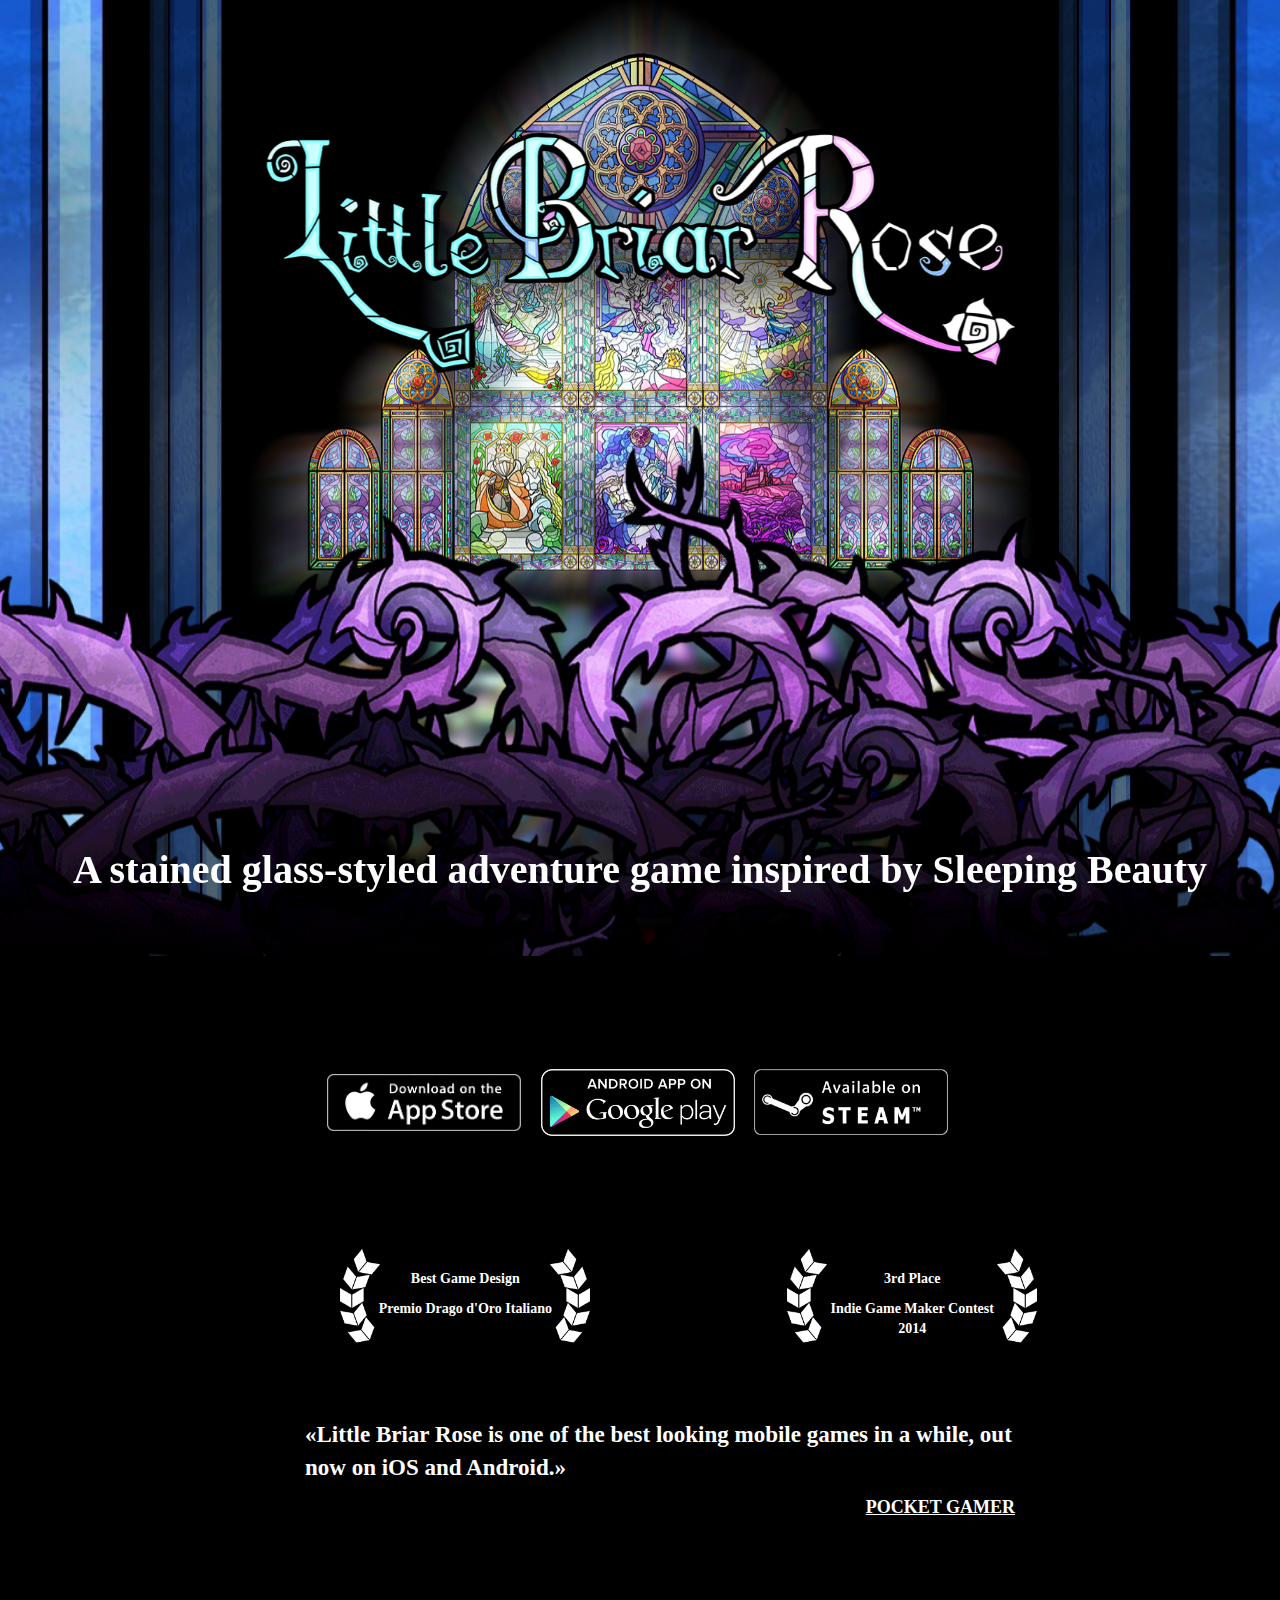
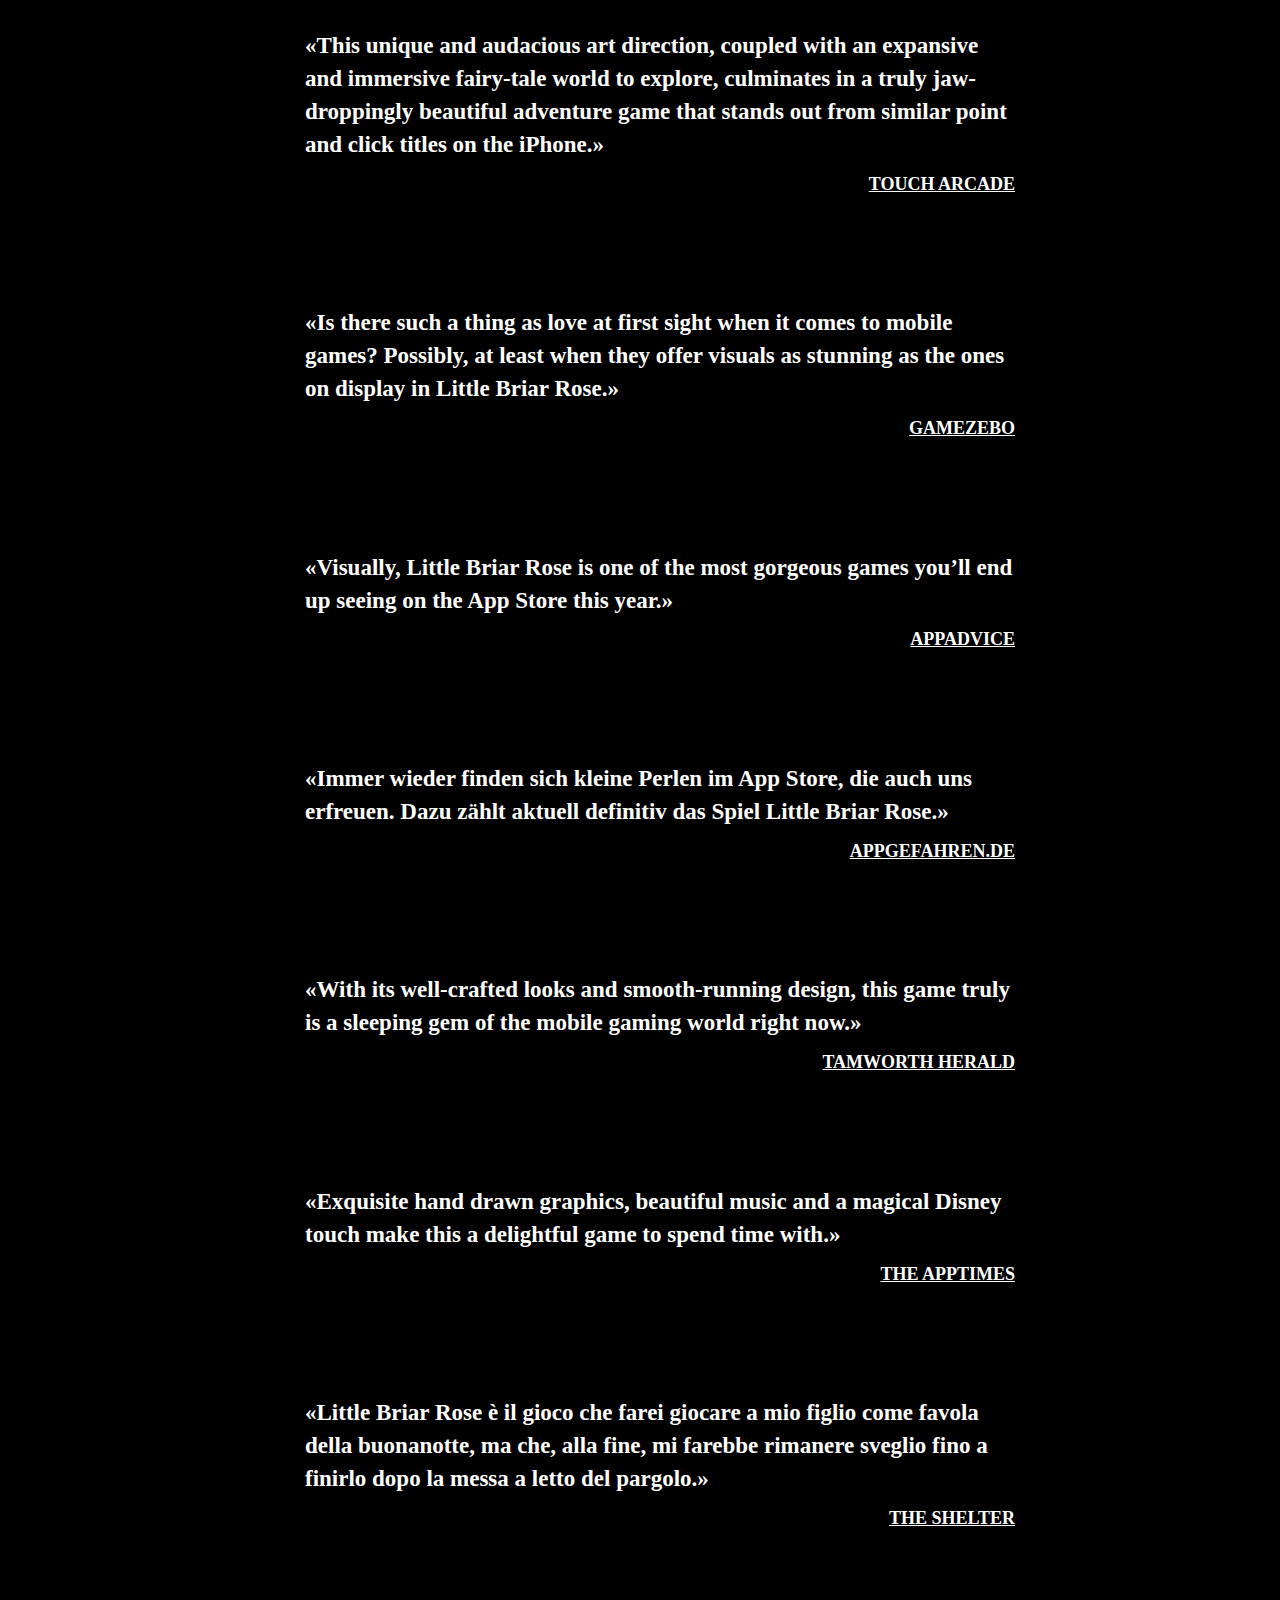
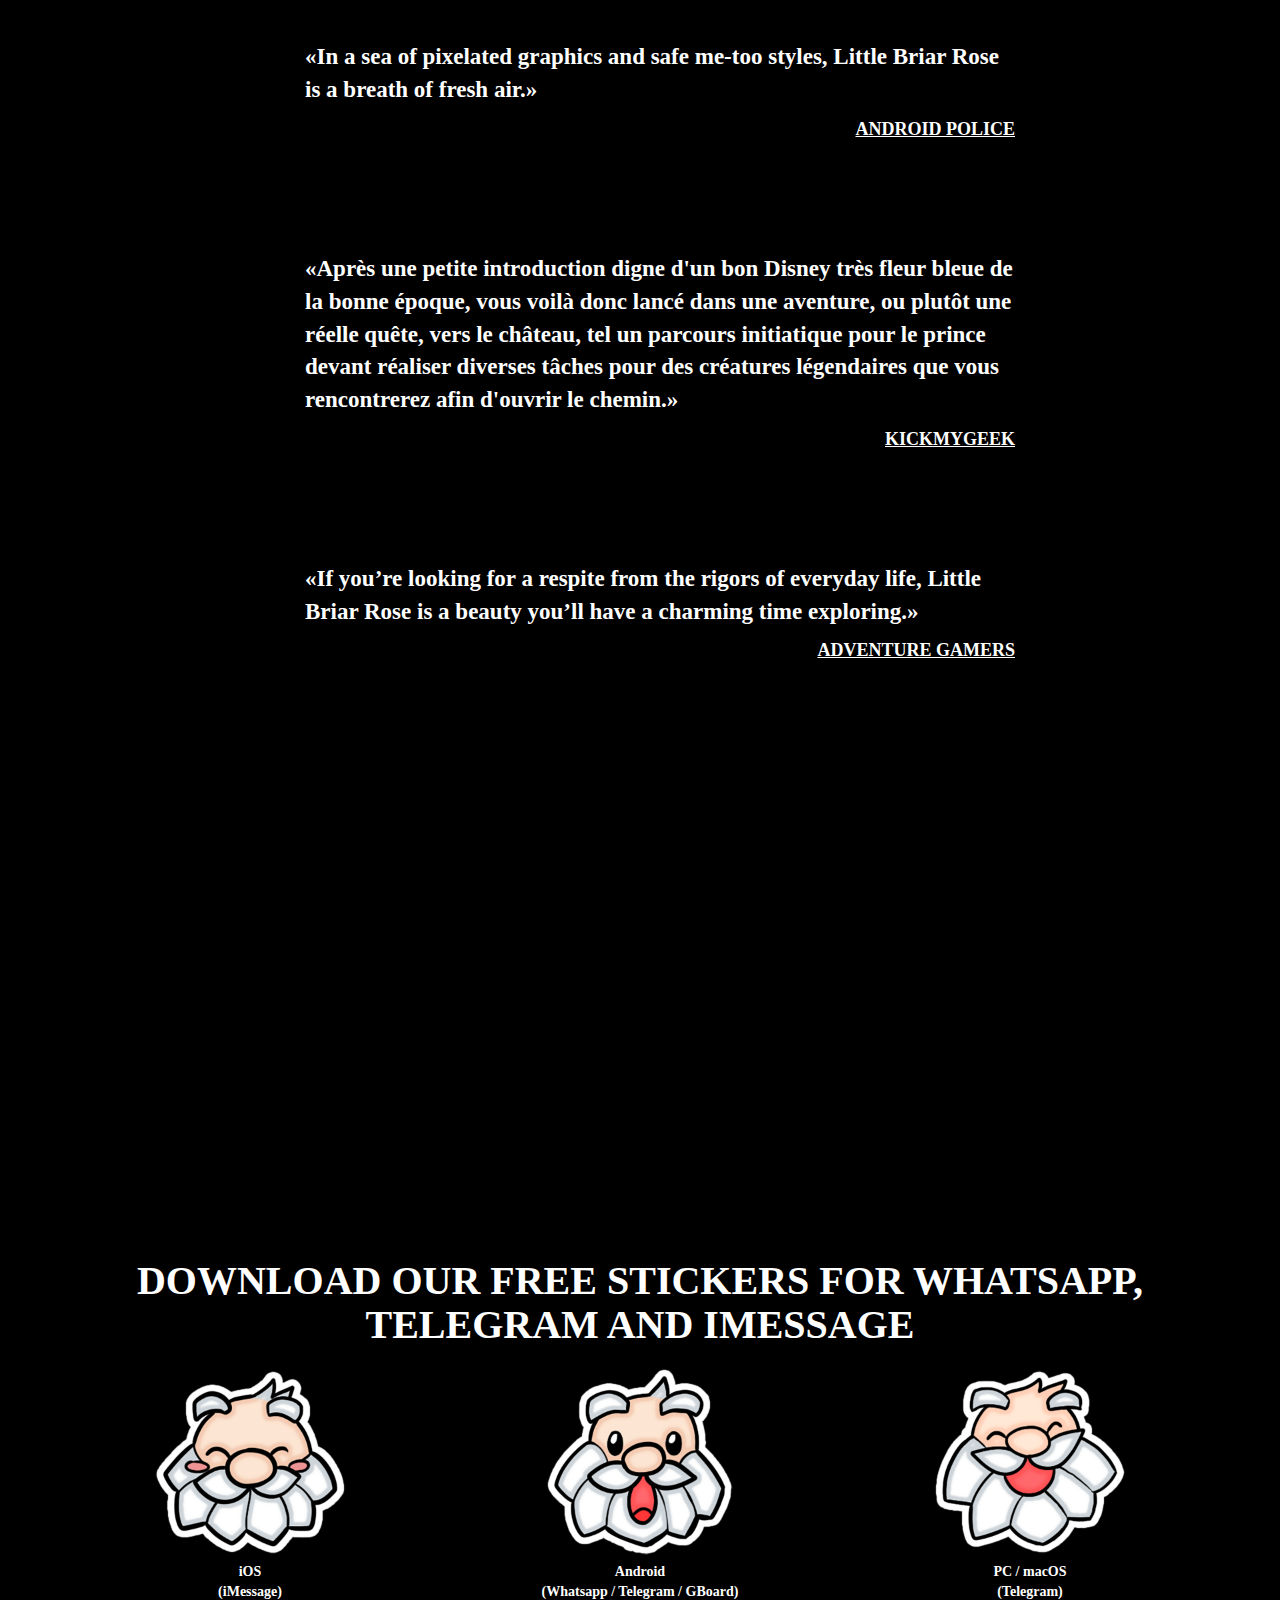
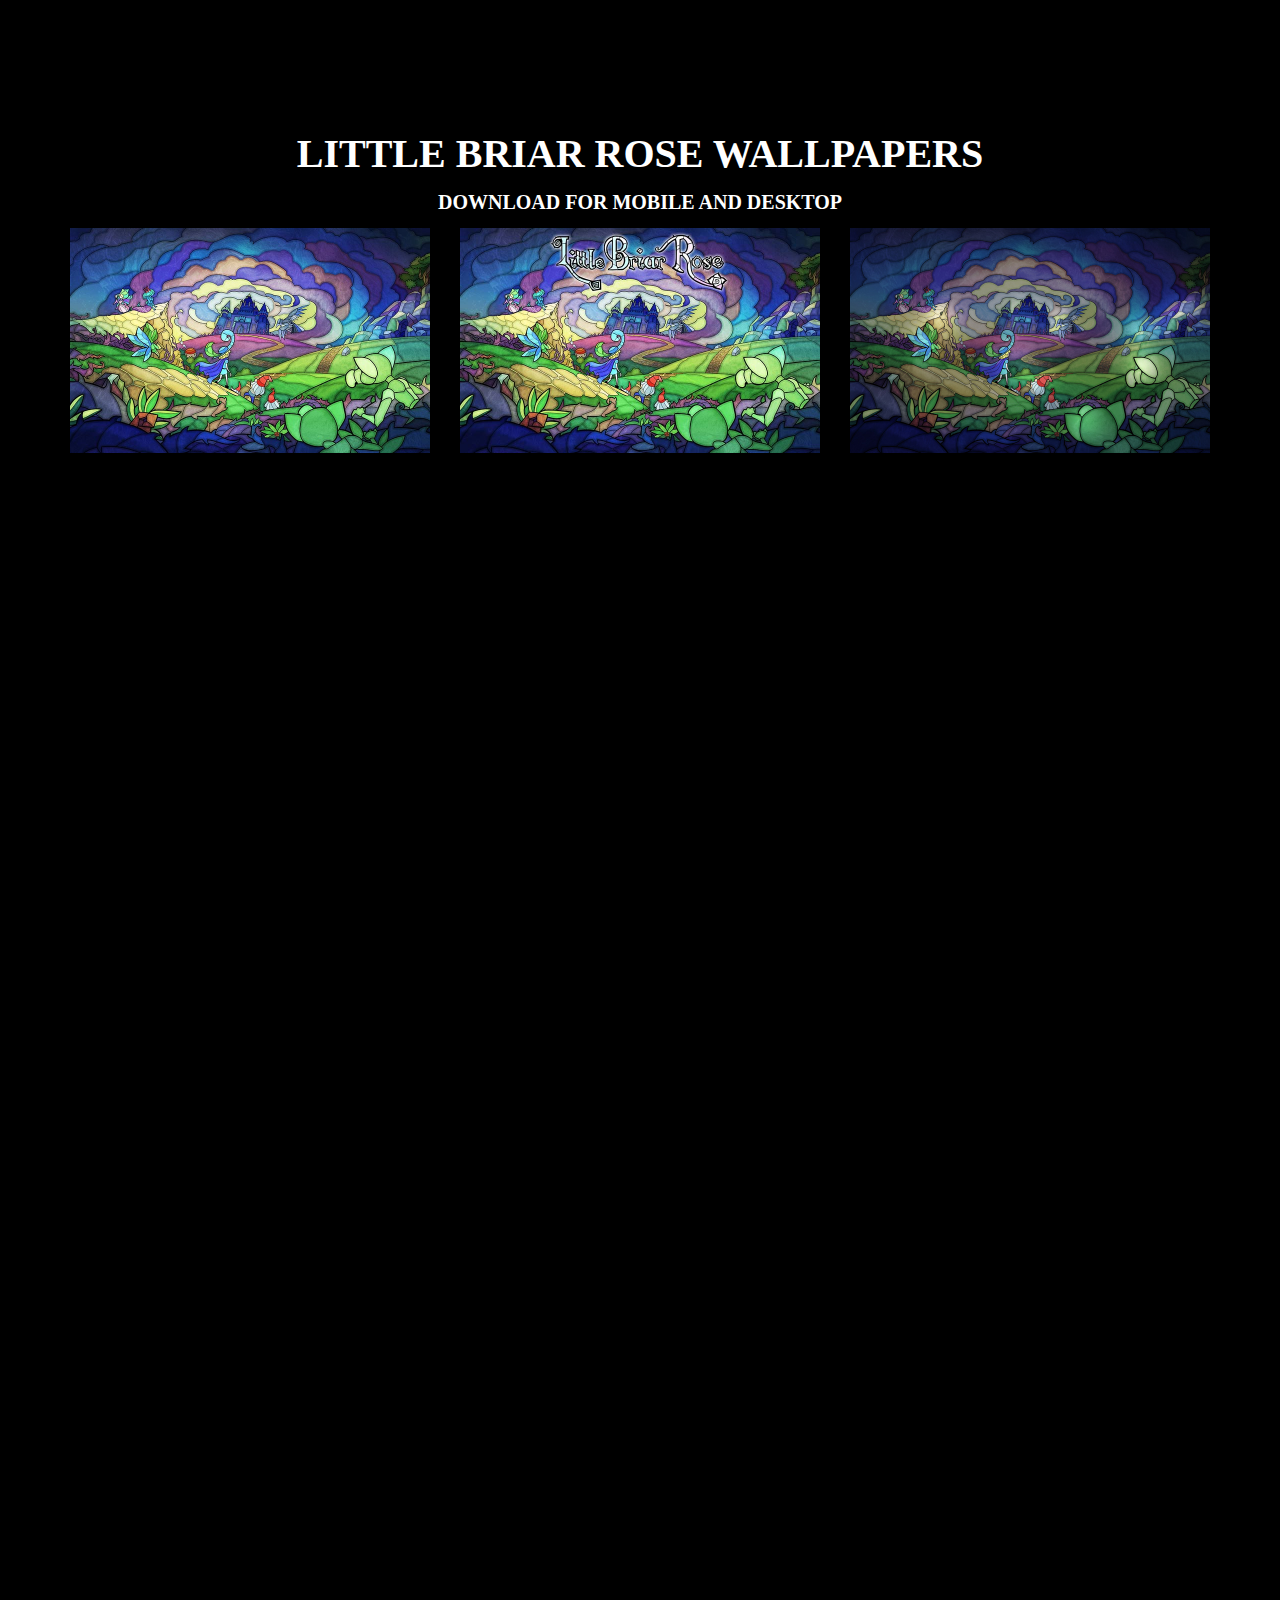
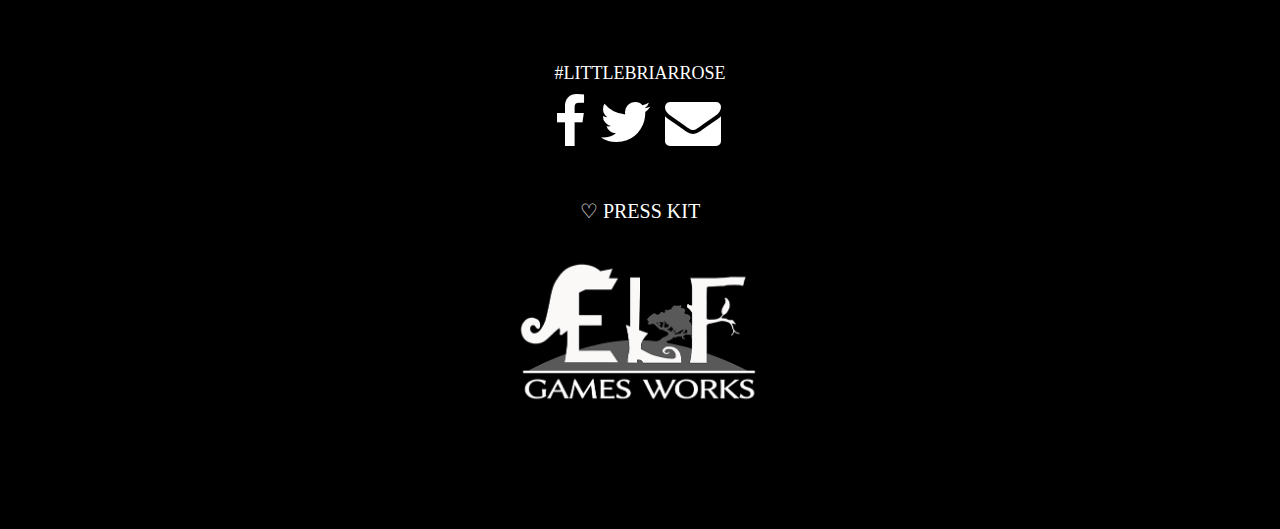
==== commit bf3cb08b: "Fix stickers position" ====
--- a/index.html
+++ b/index.html
@@ -236,36 +236,6 @@
     <!-- /Intro -->
 
     <!-- Wallpapers -->
-    <div id="wallpaper" class="portfolio wallpaper text-center">
-        <div class="content container">
-            <div class="row">
-                <div class="col-xs-12">
-                    <h2 class="bluu-next">LITTLE BRIAR ROSE WALLPAPERS</h2>
-                    <h3 class="bluu-next">DOWNLOAD FOR MOBILE AND DESKTOP</h3>
-                </div>
-            </div>
-            <div class="row">
-                <div class="col-xs-8 col-md-4 col-xs-offset-2 col-md-offset-0">
-                    <a href="img/wallpapers/Wallpaper-little-briar-rose-01.jpg" download target="_blank" onclick="ga('send', 'event', 'Wallpaper', 'download', 'Wallpaper Campaign', 1);">
-                        <img src="img/wallpapers/Wallpaper-little-briar-rose-01-thumb.jpg" alt="little briar rose wallpaper">
-                    </a>
-                </div>
-                <div class="col-xs-8 col-md-4 col-xs-offset-2 col-md-offset-0" onclick="ga('send', 'event', 'Wallpaper', 'download', 'Wallpaper Campaign', 2);">
-                    <a href="img/wallpapers/Wallpaper-little-briar-rose-02.jpg" download target="_blank">
-                        <img src="img/wallpapers/Wallpaper-little-briar-rose-02-thumb.jpg" alt="little briar rose wallpaper">
-                    </a>
-                </div>
-                <div class="col-xs-8 col-md-4  col-xs-offset-2 col-md-offset-0" onclick="ga('send', 'event', 'Wallpaper', 'download', 'Wallpaper Campaign', 3);">
-                    <a href="img/wallpapers/Wallpaper-little-briar-rose-03.jpg" download target="_blank">
-                        <img src="img/wallpapers/Wallpaper-little-briar-rose-03-thumb.jpg" alt="little briar rose wallpaper">
-                    </a>
-                </div>
-            </div>
-        </div>
-    </div>
-    <!-- /Portfolio -->
-
-    <!-- Wallpapers -->
     <div id="stickers" class="portfolio wallpaper text-center">
         <div class="content container">
             <div class="row">
@@ -291,6 +261,36 @@
                     <div><img src="/img/stickers/gnome_laughing.png" alt="sticker gnome little briar rose" style="height: 200px; width: 200px"></div>
                   PC / macOS<br>(Telegram)
                 </a>
+                </div>
+            </div>
+        </div>
+    </div>
+    <!-- /Portfolio -->
+
+    <!-- Wallpapers -->
+    <div id="wallpaper" class="portfolio wallpaper text-center">
+        <div class="content container">
+            <div class="row">
+                <div class="col-xs-12">
+                    <h2 class="bluu-next">LITTLE BRIAR ROSE WALLPAPERS</h2>
+                    <h3 class="bluu-next">DOWNLOAD FOR MOBILE AND DESKTOP</h3>
+                </div>
+            </div>
+            <div class="row">
+                <div class="col-xs-8 col-md-4 col-xs-offset-2 col-md-offset-0">
+                    <a href="img/wallpapers/Wallpaper-little-briar-rose-01.jpg" download target="_blank" onclick="ga('send', 'event', 'Wallpaper', 'download', 'Wallpaper Campaign', 1);">
+                        <img src="img/wallpapers/Wallpaper-little-briar-rose-01-thumb.jpg" alt="little briar rose wallpaper">
+                    </a>
+                </div>
+                <div class="col-xs-8 col-md-4 col-xs-offset-2 col-md-offset-0" onclick="ga('send', 'event', 'Wallpaper', 'download', 'Wallpaper Campaign', 2);">
+                    <a href="img/wallpapers/Wallpaper-little-briar-rose-02.jpg" download target="_blank">
+                        <img src="img/wallpapers/Wallpaper-little-briar-rose-02-thumb.jpg" alt="little briar rose wallpaper">
+                    </a>
+                </div>
+                <div class="col-xs-8 col-md-4  col-xs-offset-2 col-md-offset-0" onclick="ga('send', 'event', 'Wallpaper', 'download', 'Wallpaper Campaign', 3);">
+                    <a href="img/wallpapers/Wallpaper-little-briar-rose-03.jpg" download target="_blank">
+                        <img src="img/wallpapers/Wallpaper-little-briar-rose-03-thumb.jpg" alt="little briar rose wallpaper">
+                    </a>
                 </div>
             </div>
         </div>
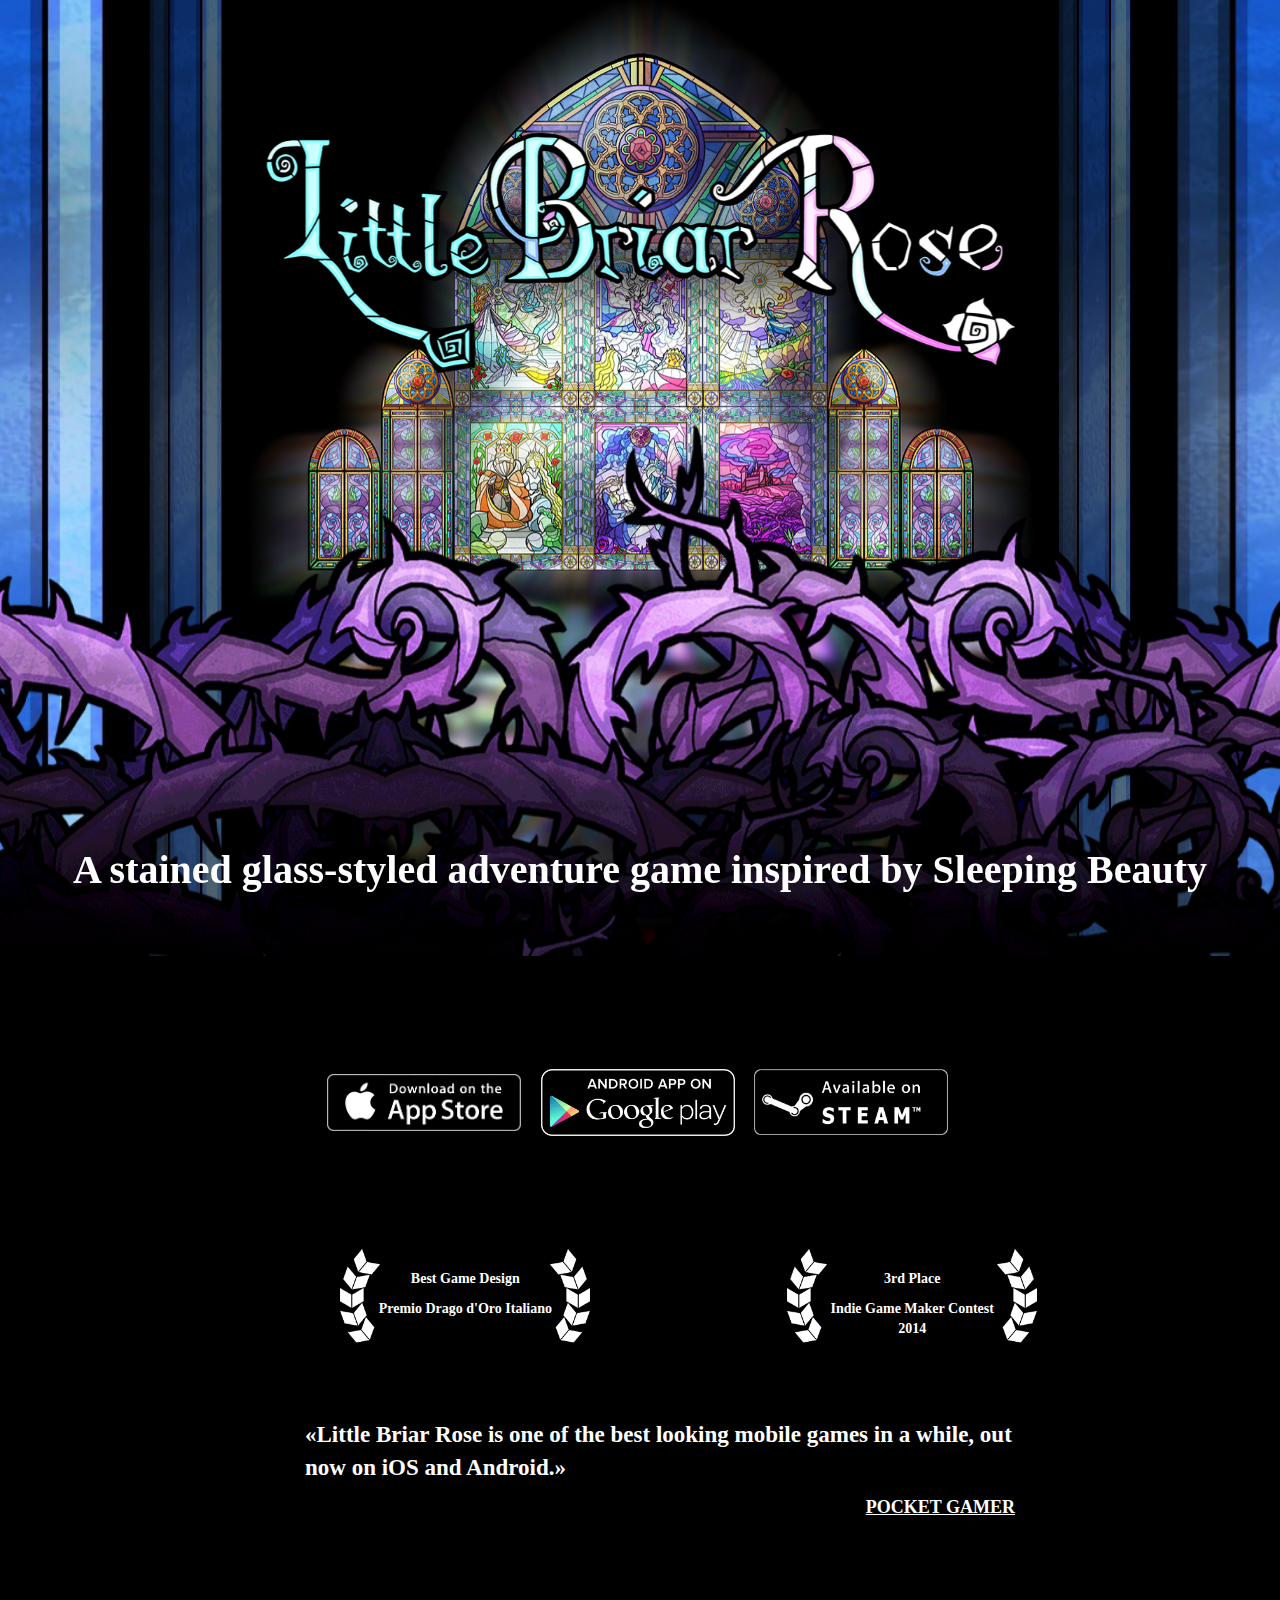
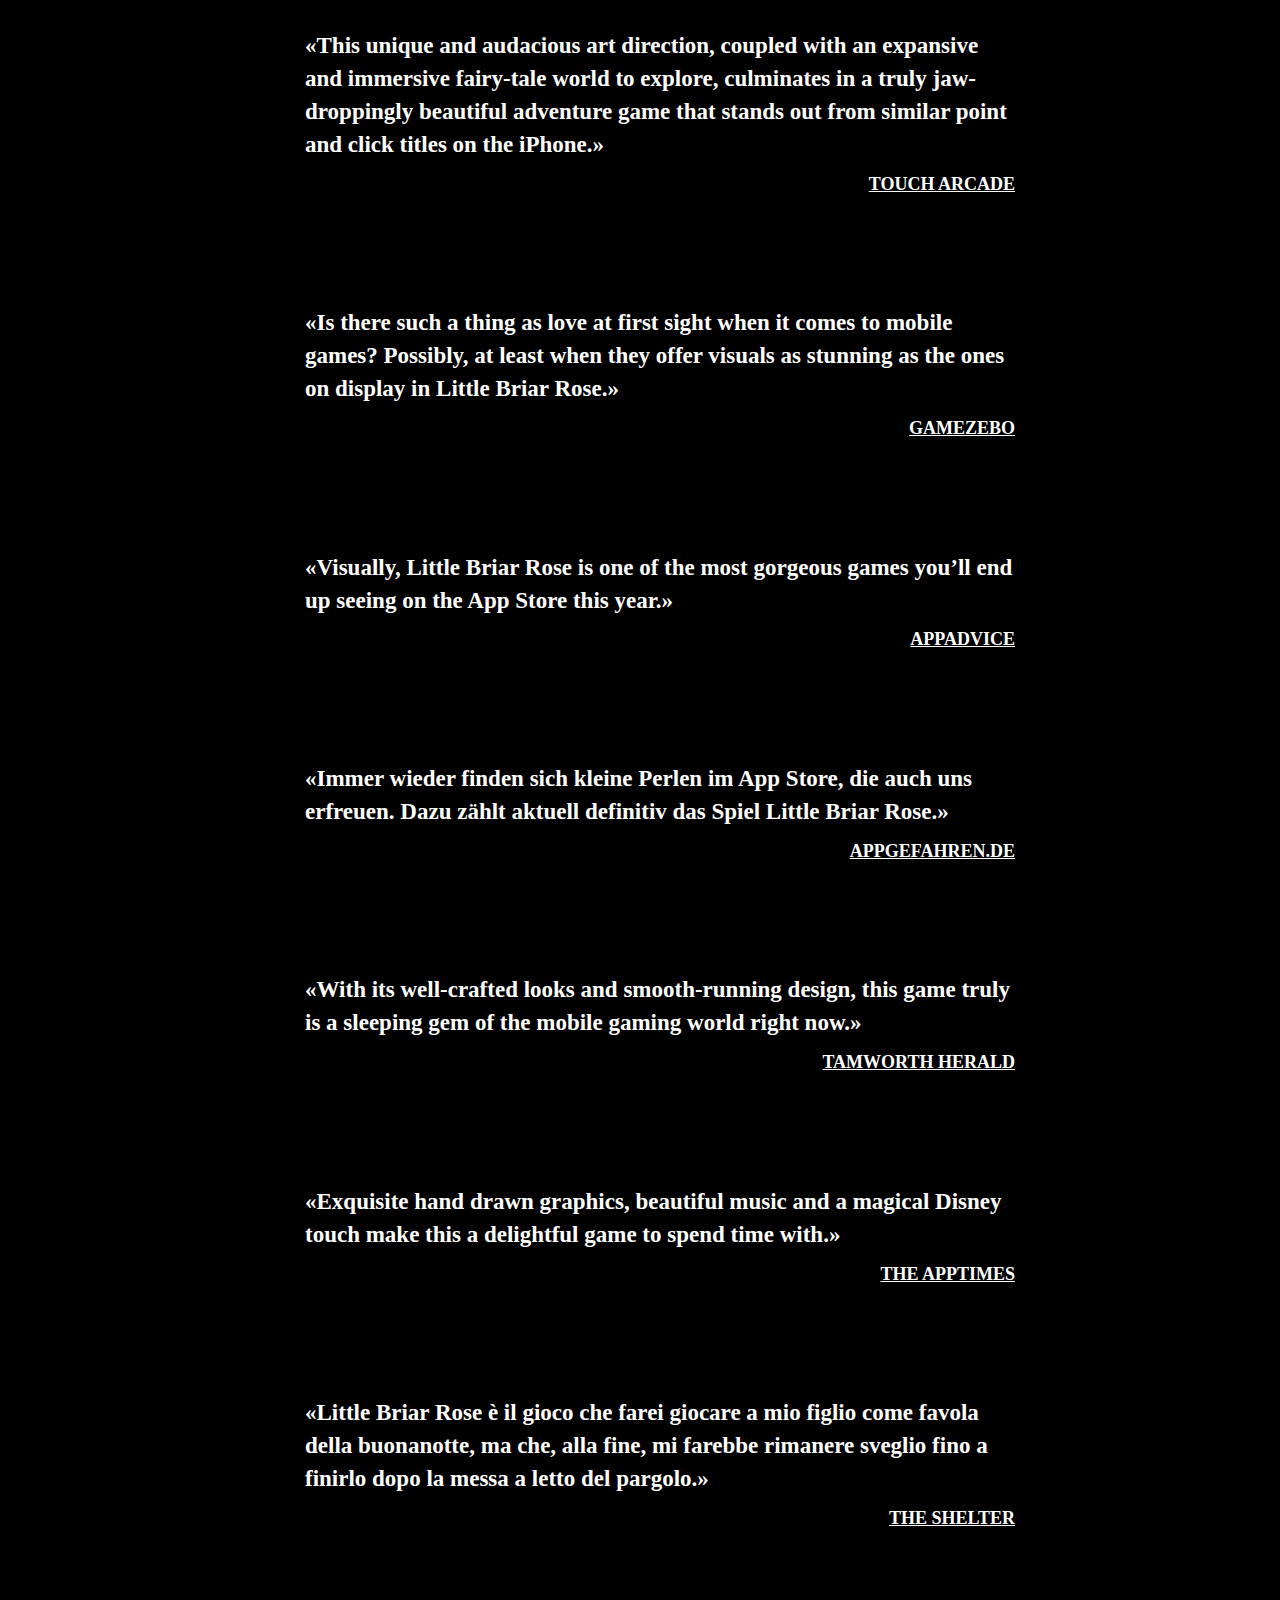
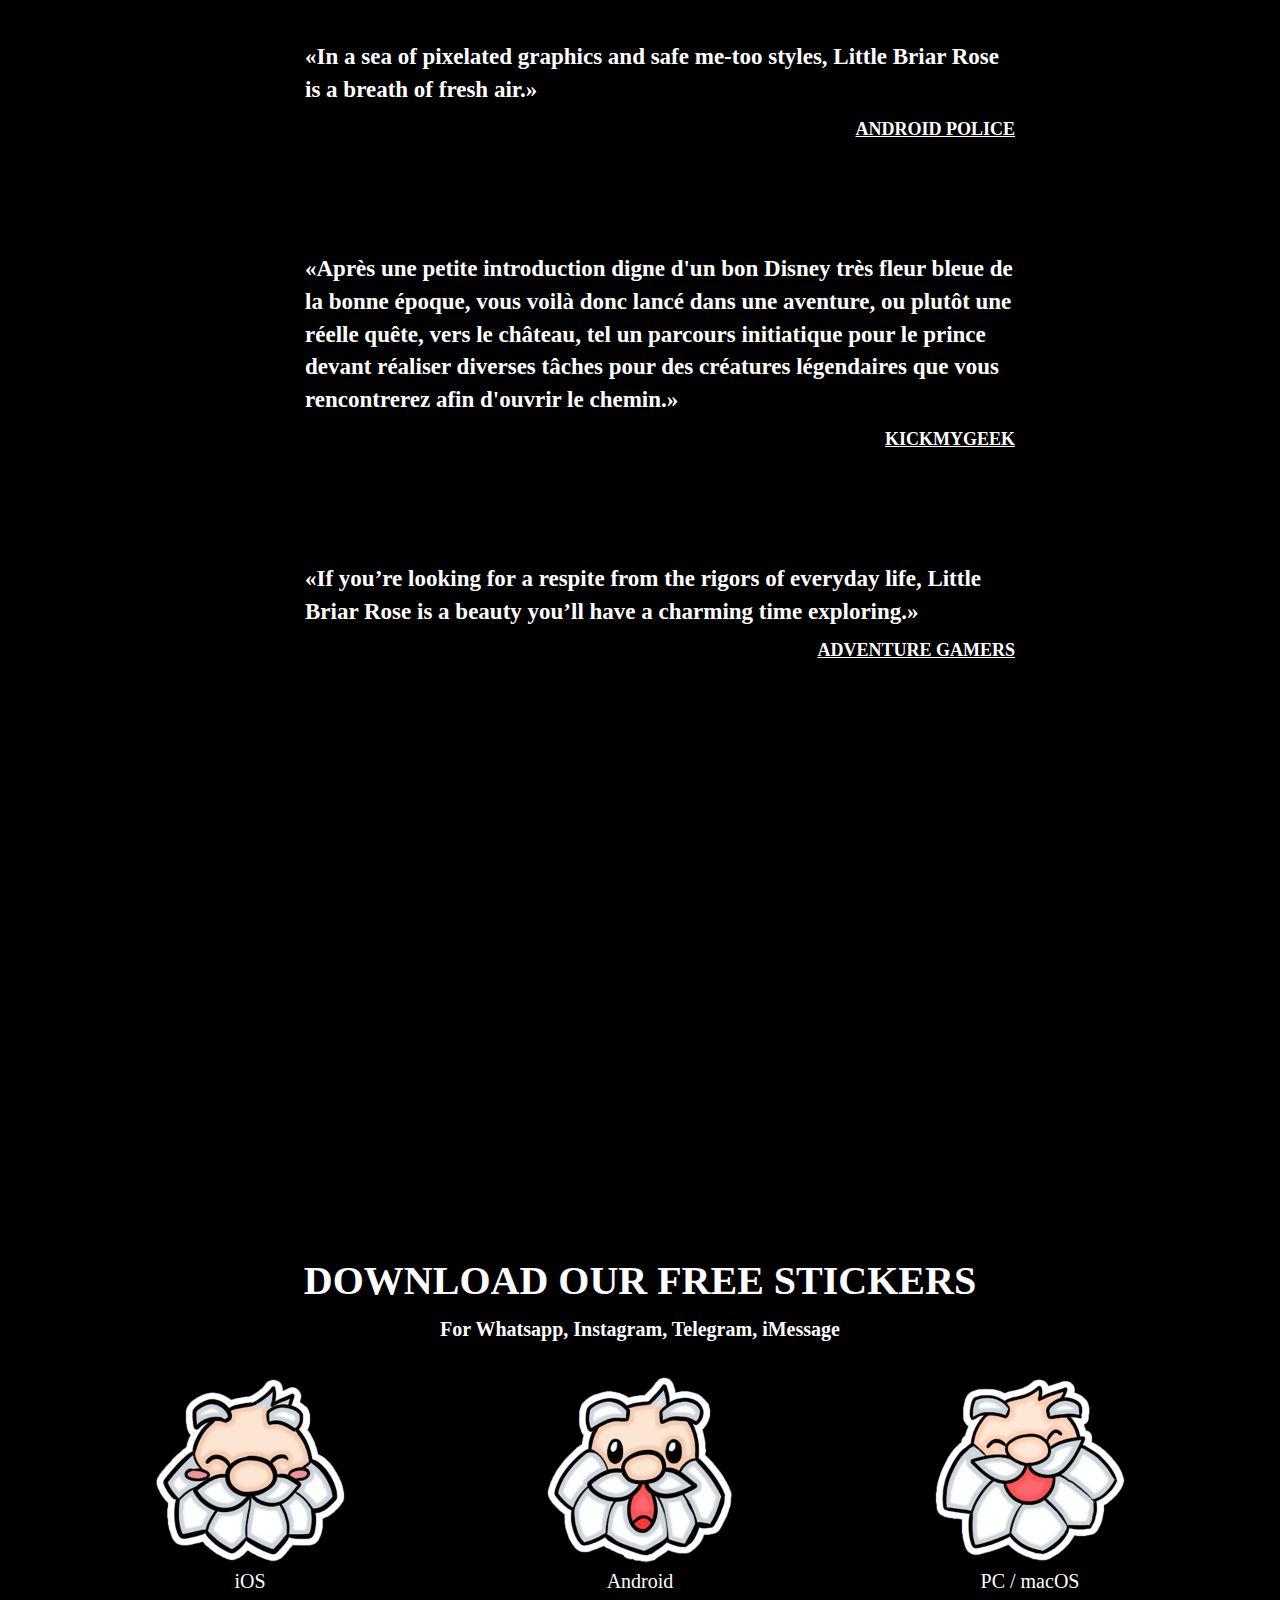
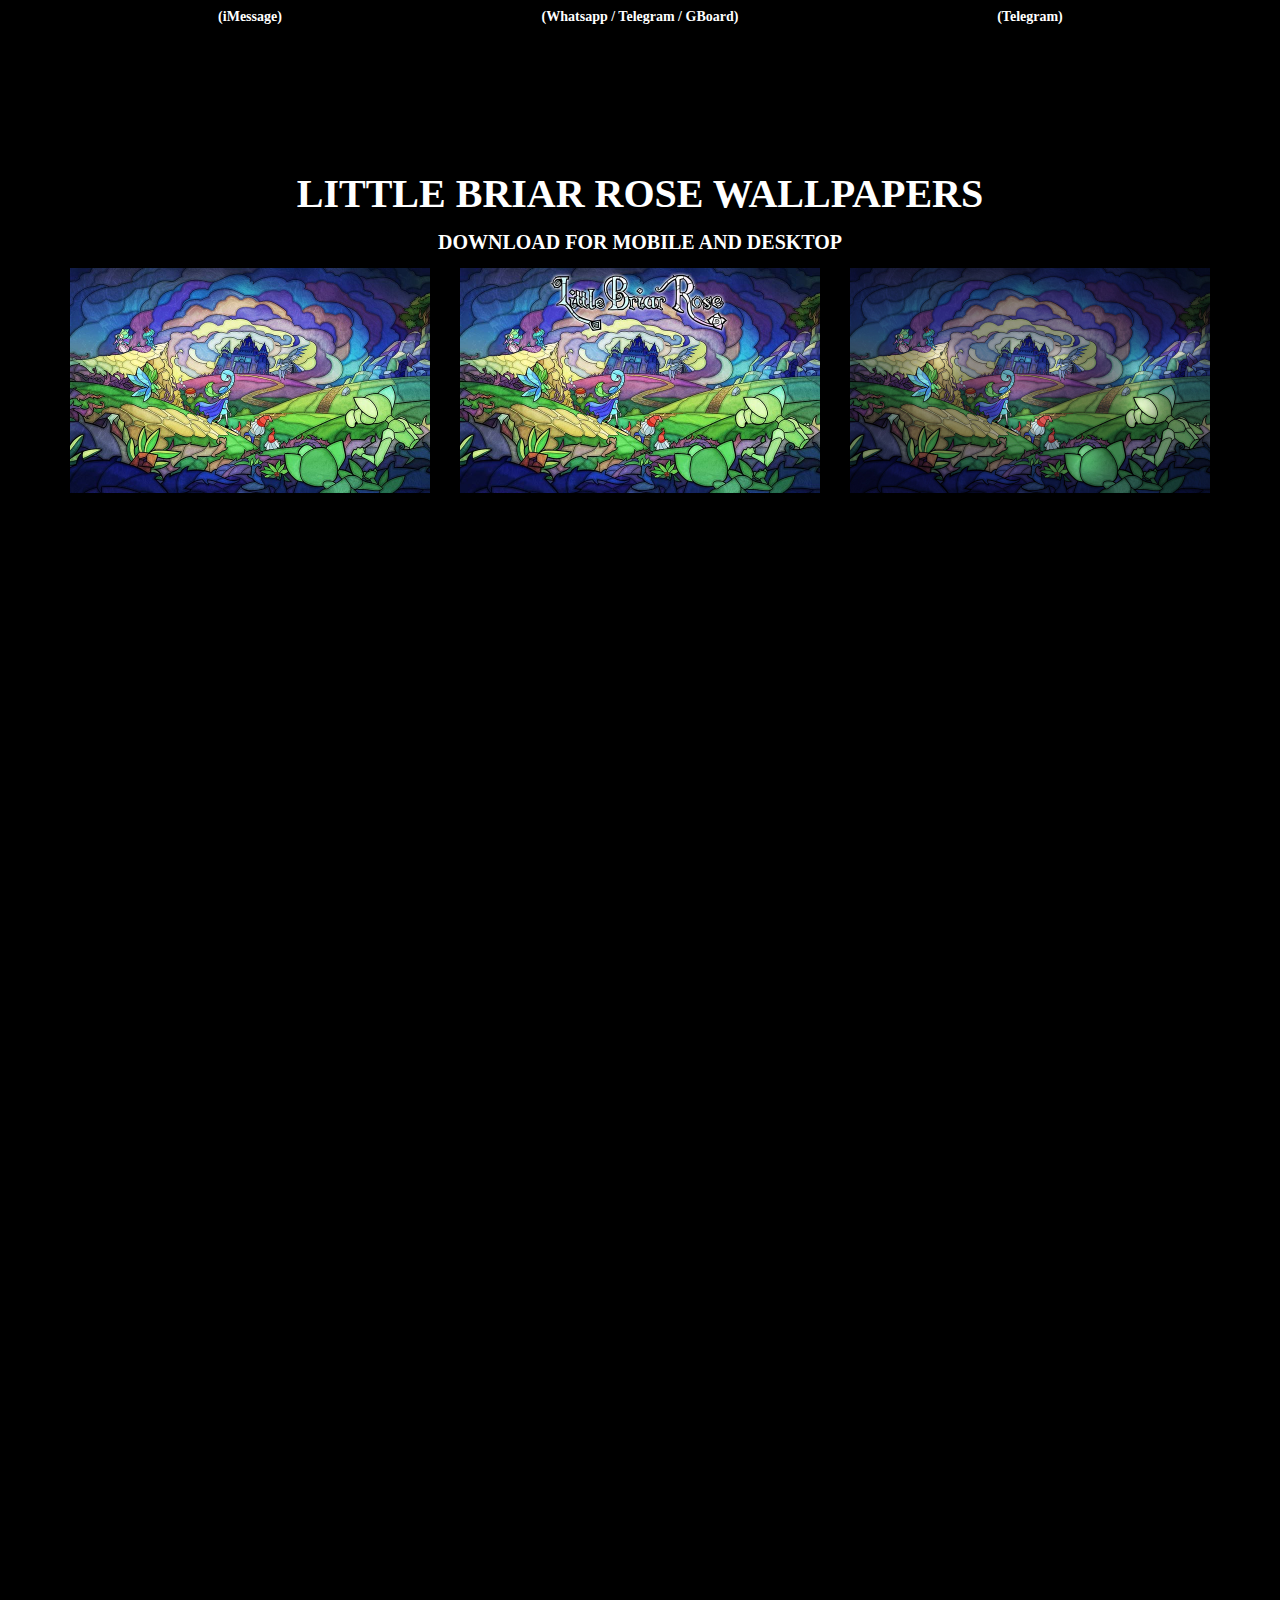
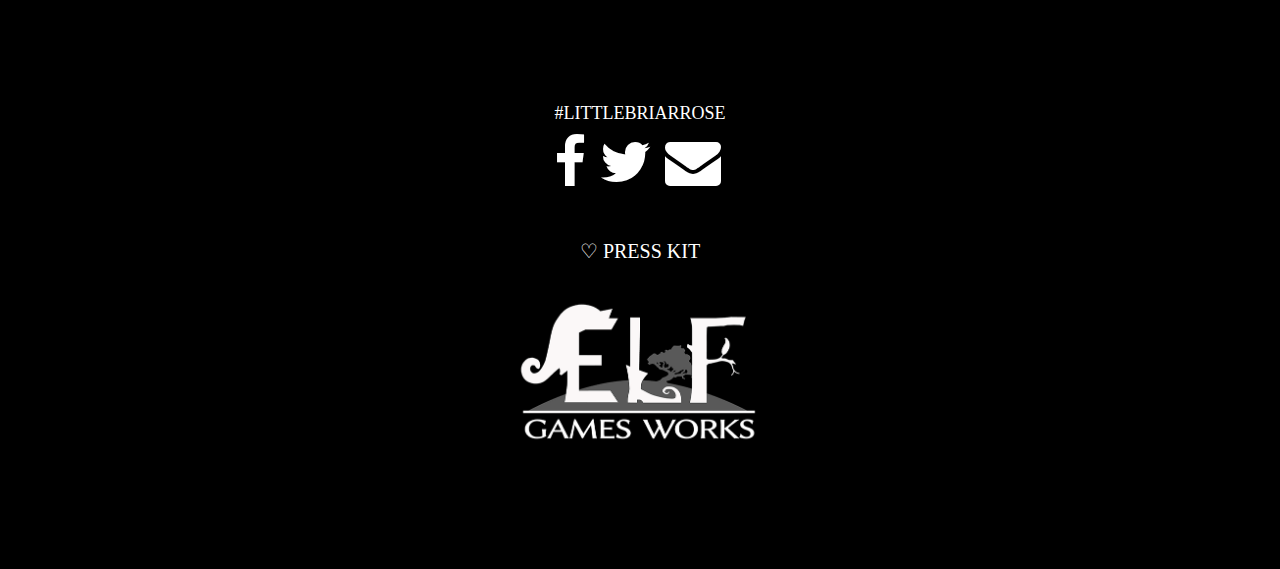
==== commit deef38e7: "Fix styling of stickers" ====
--- a/index.html
+++ b/index.html
@@ -240,26 +240,28 @@
         <div class="content container">
             <div class="row">
                 <div class="col-xs-12">
-                    <h2 class="bluu-next">DOWNLOAD OUR FREE STICKERS FOR WHATSAPP, TELEGRAM AND IMESSAGE</h2>
+                    <h2 class="bluu-next">DOWNLOAD OUR FREE STICKERS</h2>
+                    <h3 class="bluu-next">For Whatsapp, Instagram, Telegram, iMessage</h3>
                 </div>
             </div>
             <div class="row">
                 <div class="col-xs-8 col-md-4 col-xs-offset-2 col-md-offset-0">
                     <a href="https://itunes.apple.com/app/little-briar-rose-stickers/id1172762808?mt=8" target="_blank" class="sticker">
                       <div><img src="/img/stickers/gnome_happy.png" alt="sticker gnome little briar rose" style="height: 200px; width: 200px"></div>
-                      iOS<br>(iMessage)
+
+                      <h3>iOS</h3>(iMessage)
                     </a>
                 </div>
                 <div class="col-xs-8 col-md-4 col-xs-offset-2 col-md-offset-0">
                     <a href="https://play.google.com/store/apps/details?id=com.elfgames.LittleBriarRoseStickers" target="_blank" class="sticker">
                       <div><img src="/img/stickers/gnome_surprised.png" alt="sticker gnome little briar rose" style="height: 200px; width: 200px"></div>
-                      Android<br>(Whatsapp / Telegram / GBoard)
+                      <h3>Android</h3>(Whatsapp / Telegram / GBoard)
                     </a>
                 </div>
                 <div class="col-xs-8 col-md-4  col-xs-offset-2 col-md-offset-0">
                   <a href="https://t.me/addstickers/LittleBriarRoseGnomes" target="_blank" class="sticker">
                     <div><img src="/img/stickers/gnome_laughing.png" alt="sticker gnome little briar rose" style="height: 200px; width: 200px"></div>
-                  PC / macOS<br>(Telegram)
+                  <h3>PC / macOS</h3>(Telegram)
                 </a>
                 </div>
             </div>
--- a/css/stylish-portfolio.css
+++ b/css/stylish-portfolio.css
@@ -860,6 +860,8 @@
   cursor: pointer;
   display: block;
   transition: all 200ms;
+  margin-top: 15px;
+  margin-bottom: 15px;
 }
 
 .sticker:hover {
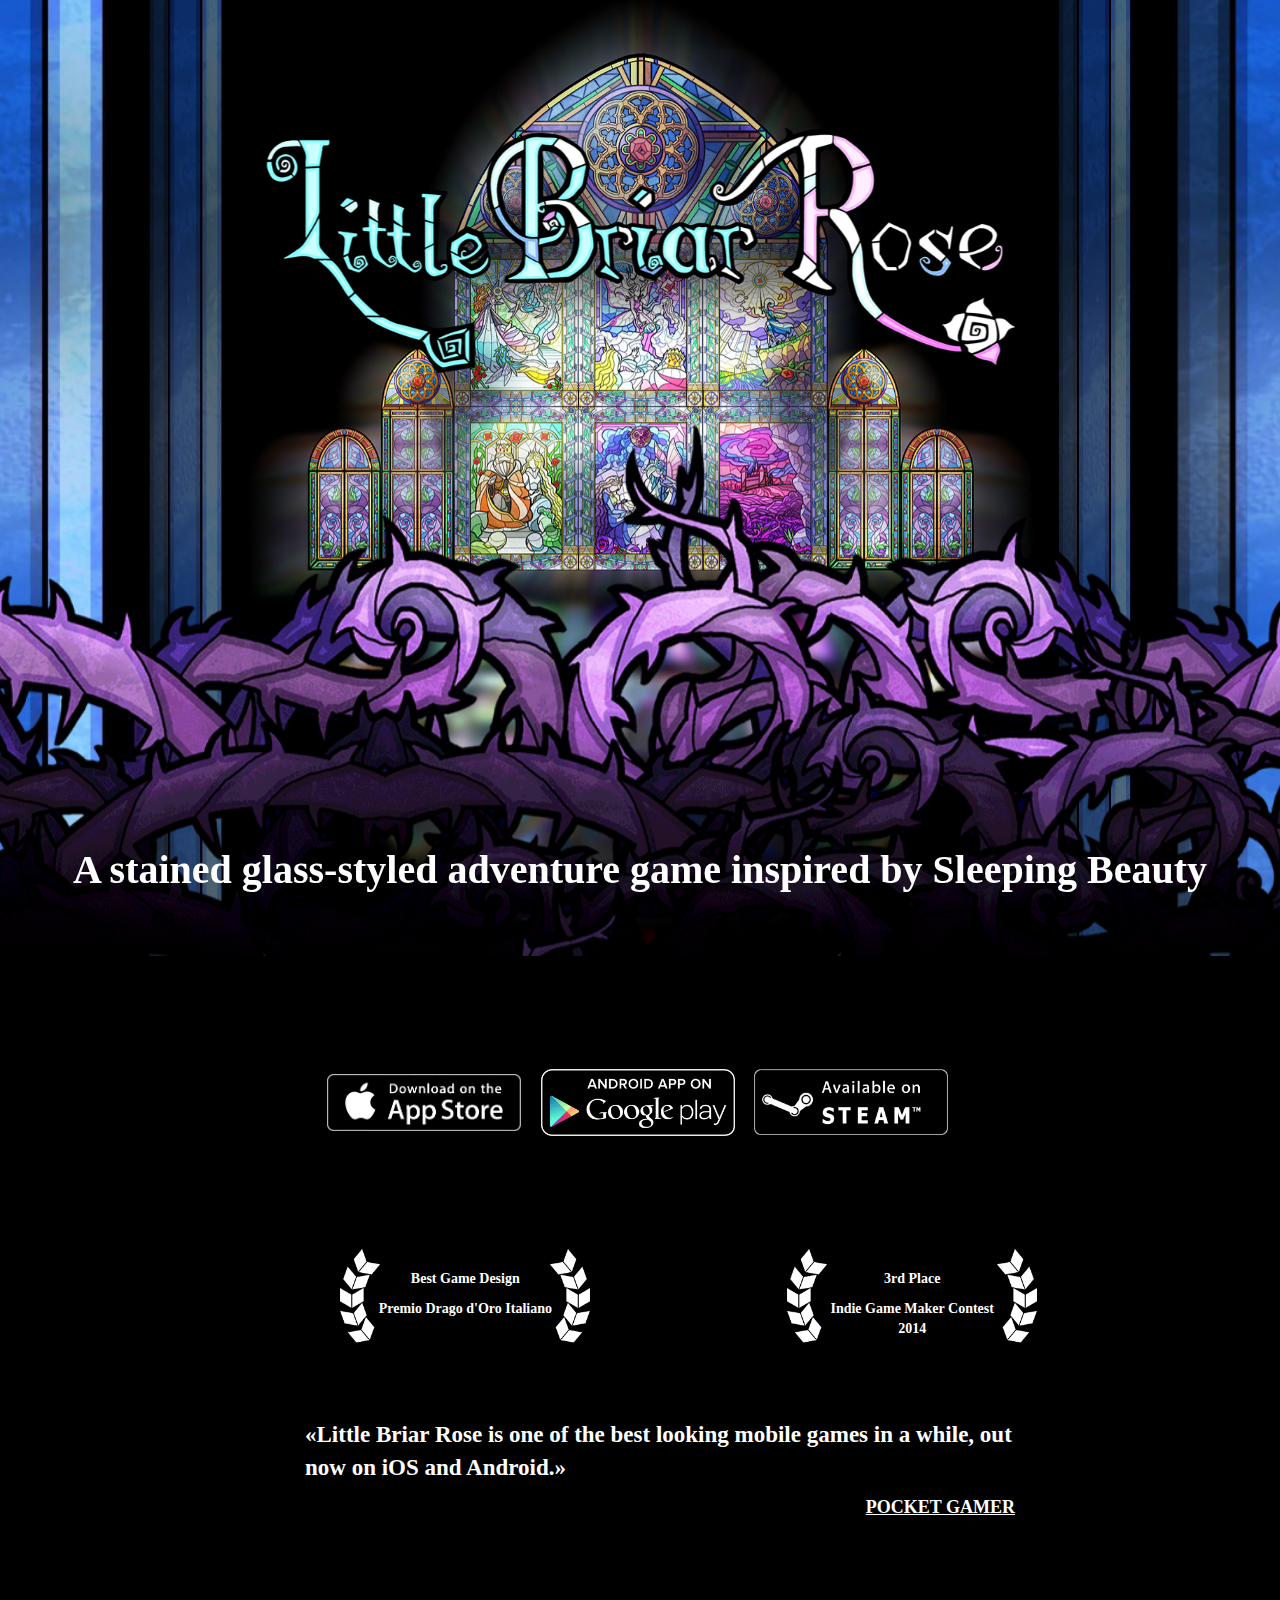
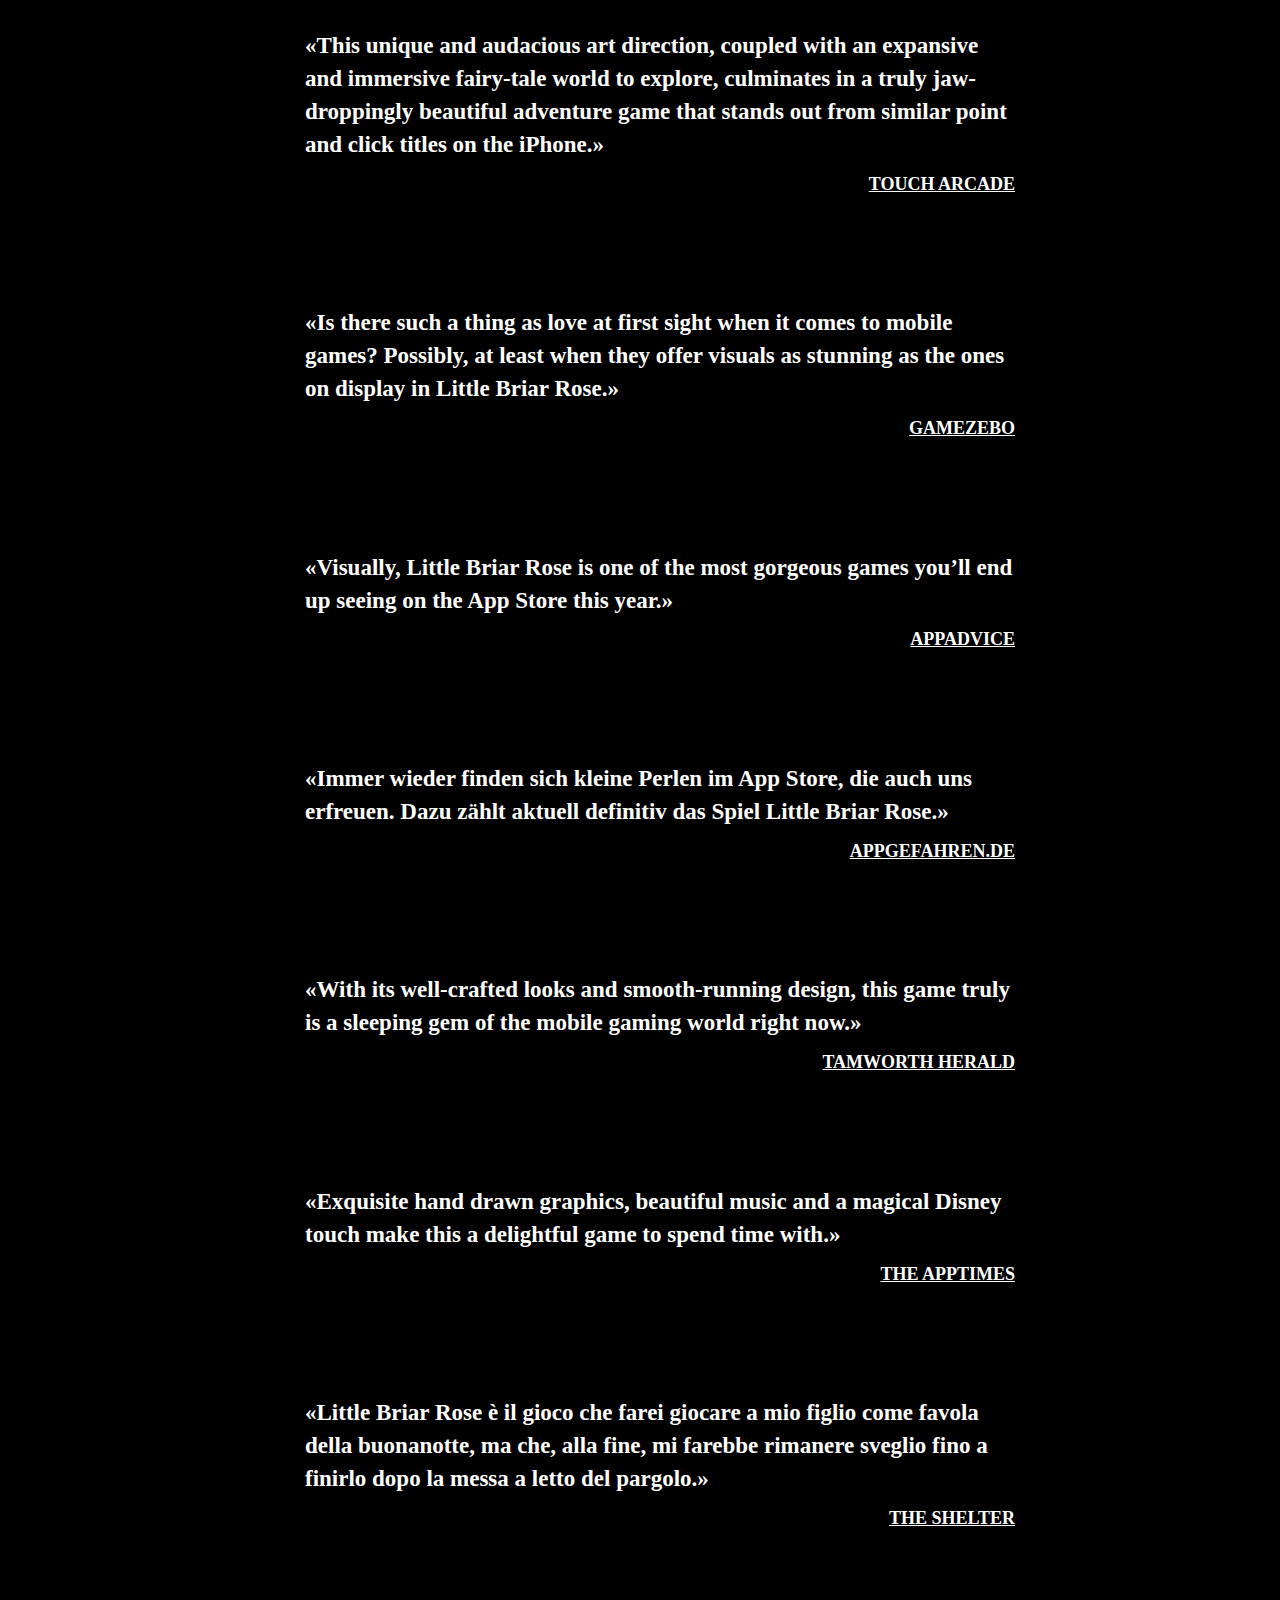
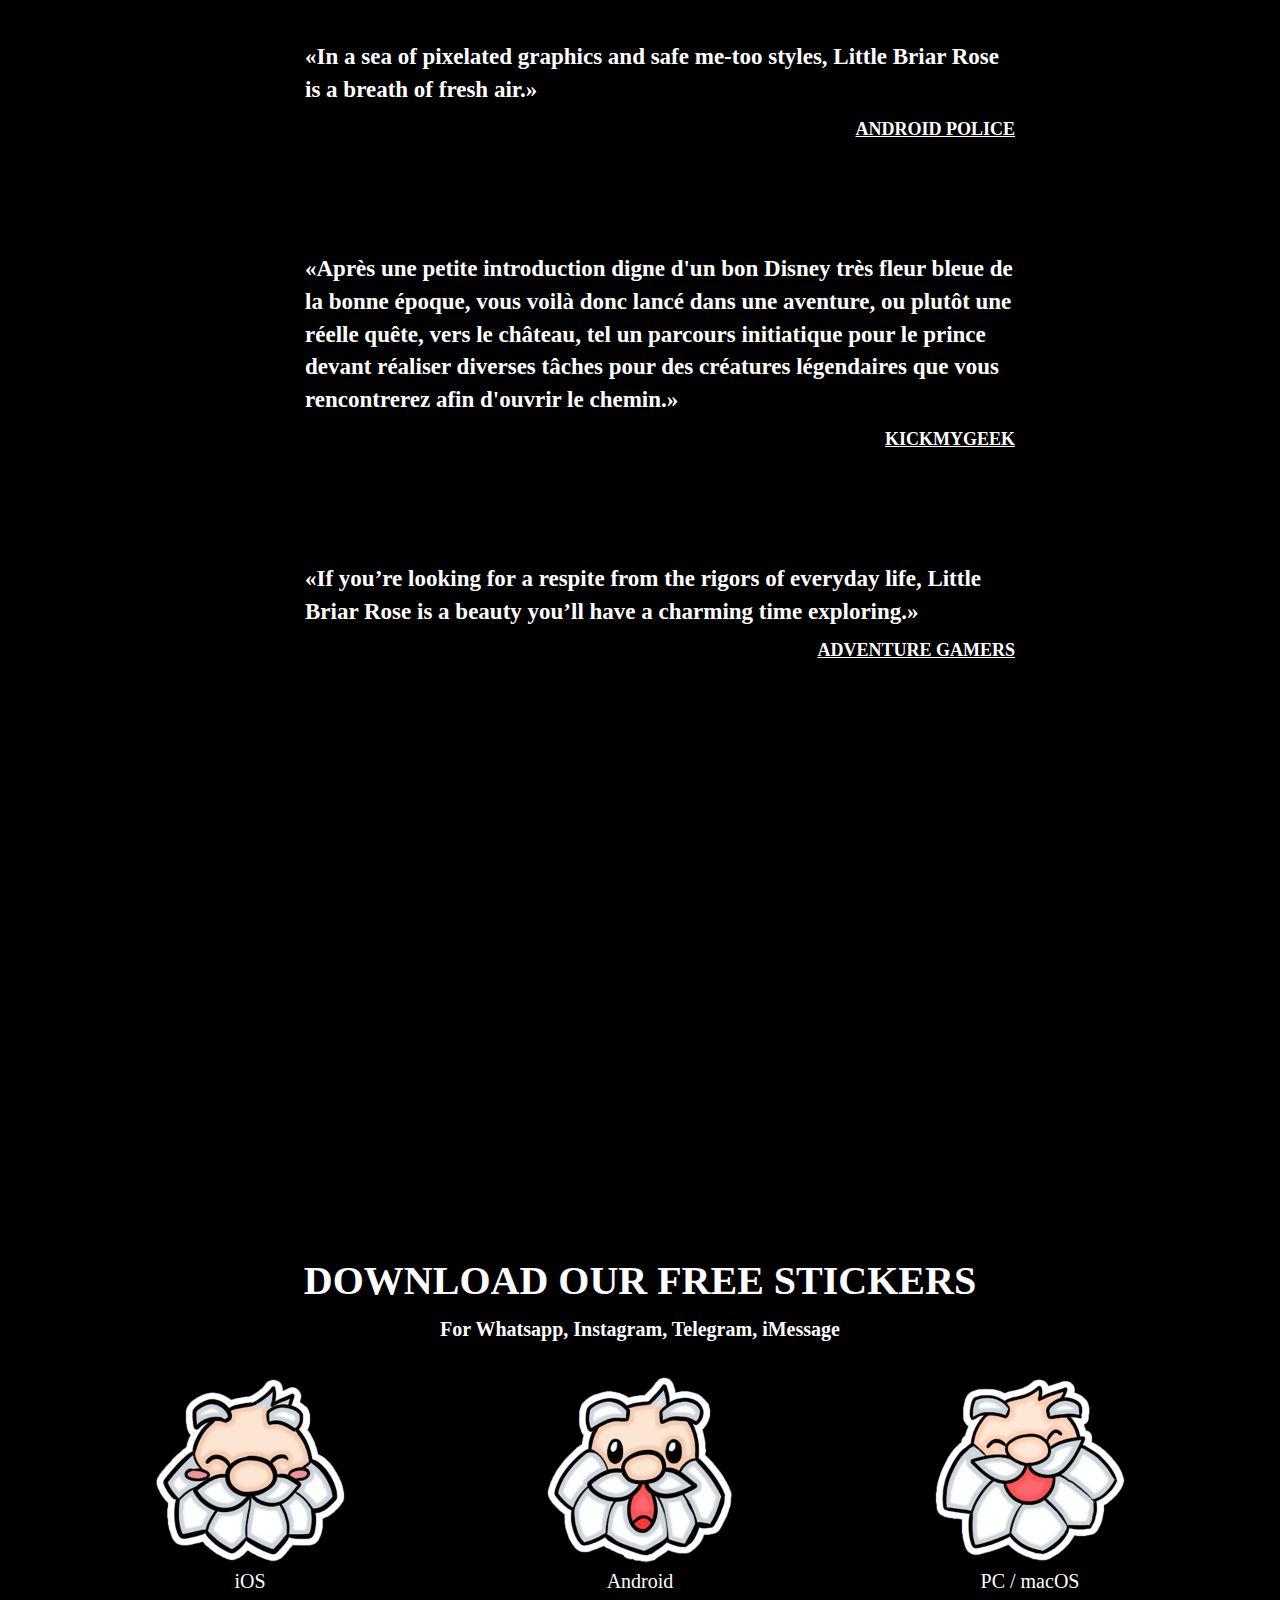
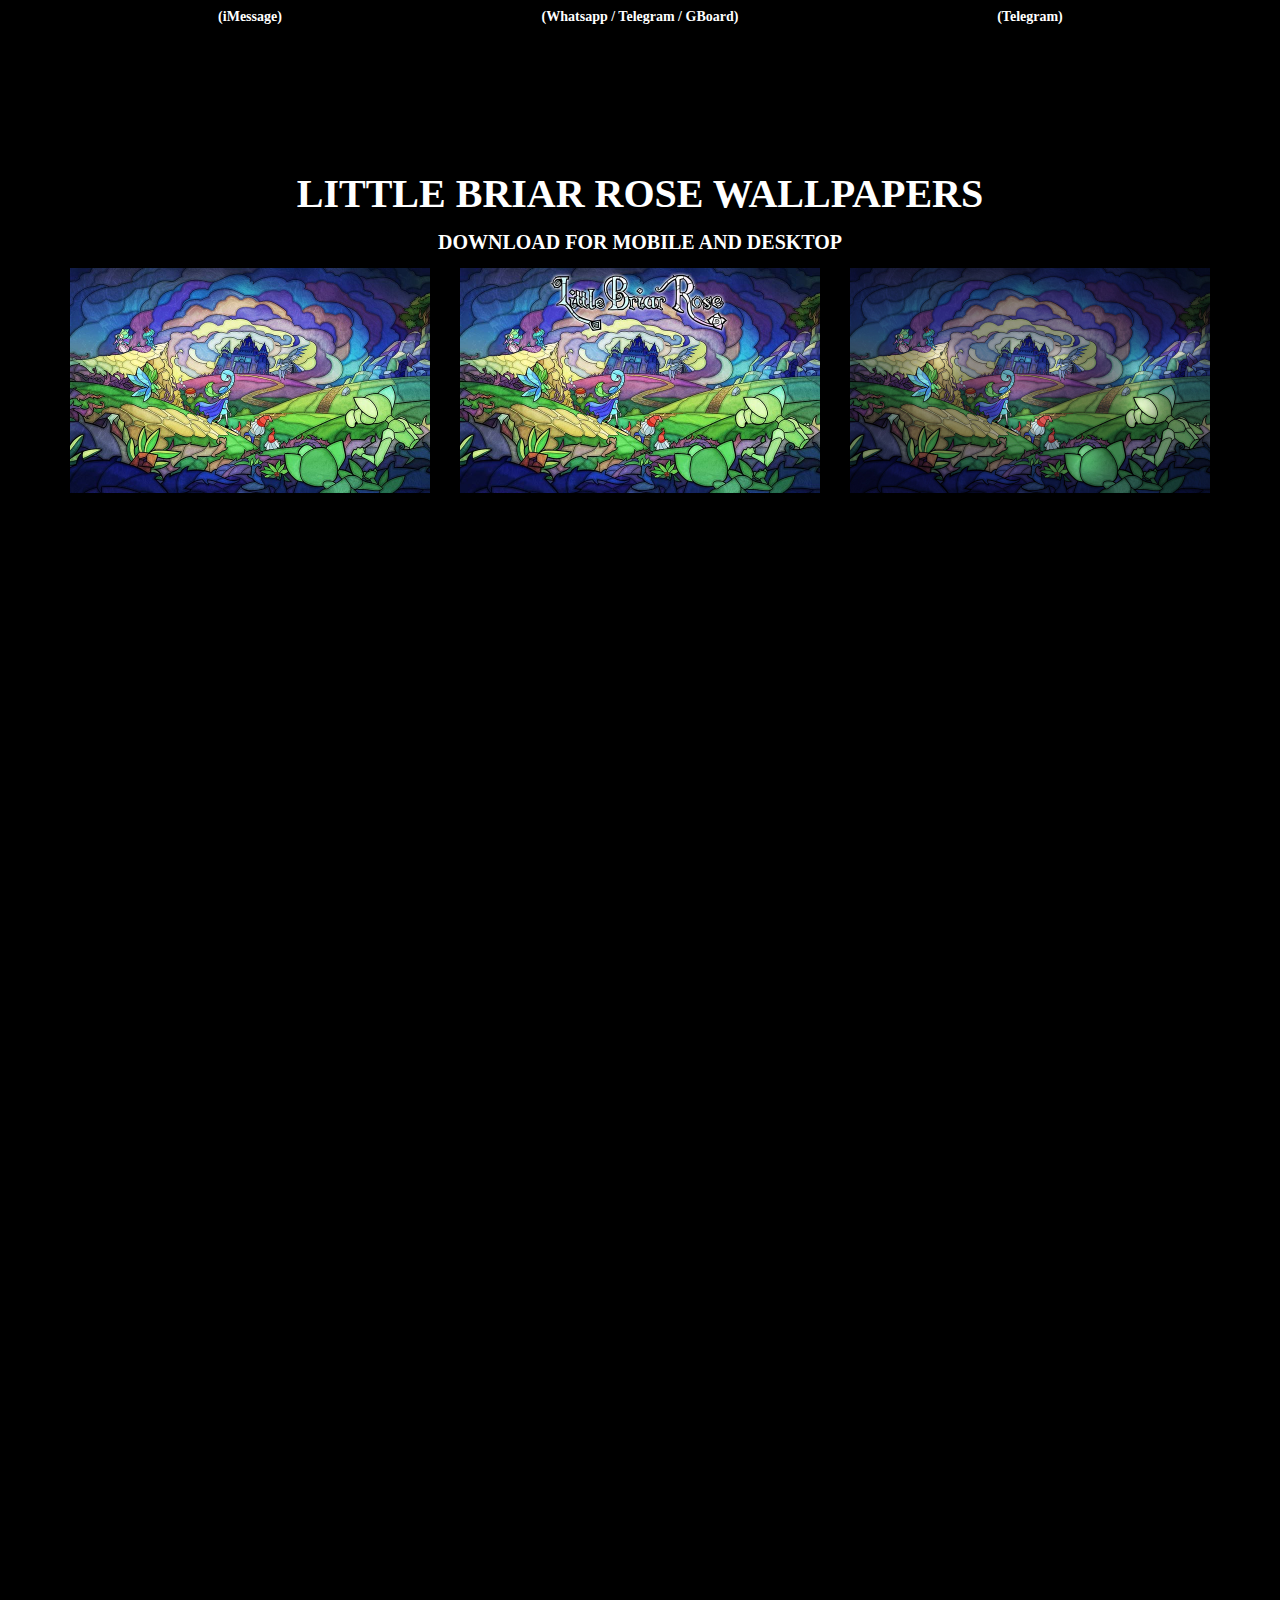
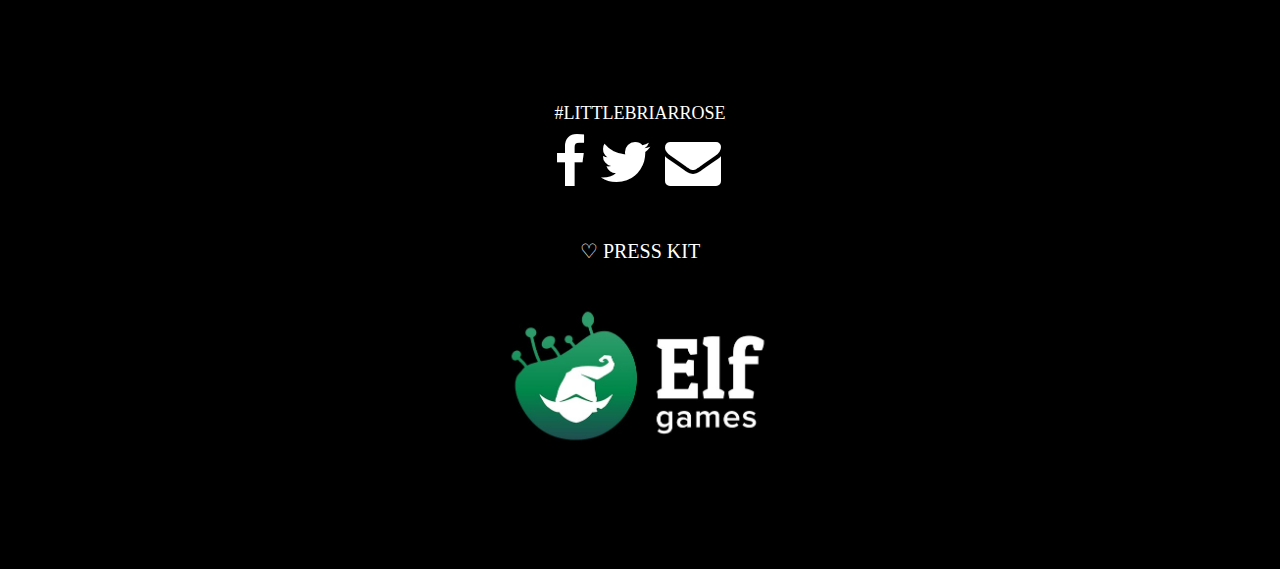
==== commit b03ef63d: "Change logo and website" ====
--- a/index.html
+++ b/index.html
@@ -45,7 +45,7 @@
   "offers": {
     "@type": "Offer",
     "priceCurrency": "USD",
-    "price": "7.99",
+    "price": "4.99",
     "availability": "http://schema.org/InStock"
   },
   "operatingSystem": "iOS,Android,Windows,macOS,Linux"
@@ -344,22 +344,22 @@
                             </a>
                         </li>
                         <li>
-                            <a href="mailto:elfgamesworks@gmail.com">
+                            <a href="https://elfgames.com/contact/">
                                 <i class="fa fa-envelope fa-4x"></i>
                             </a>
                         </li>
                     </ul>
                     <br/>
                     <h3>
-                        <a href="http://www.elfgamesworks.com/presskit/sheet.php?p=little_briar_rose" target="_blank">♡ PRESS KIT</a>
+                        <a href="http://elfgames.com/presskit/sheet.php?p=little_briar_rose" target="_blank">♡ PRESS KIT</a>
                     </h3>
                     <br/>
                 </div>
                 <div style="text-align: center">
                     <ul class="list-inline">
                         <li>
-                            <a href="http://www.elfgamesworks.com" target="_blank">
-                                <img style="max-width: 300px" src="img/elfgamesworks.png" alt="elf games works">
+                            <a href="http://elfgames.com" target="_blank">
+                                <img style="max-width: 300px" src="img/elfgames.jpg" alt="elf games">
                             </a>
                         </li>
                     </ul>
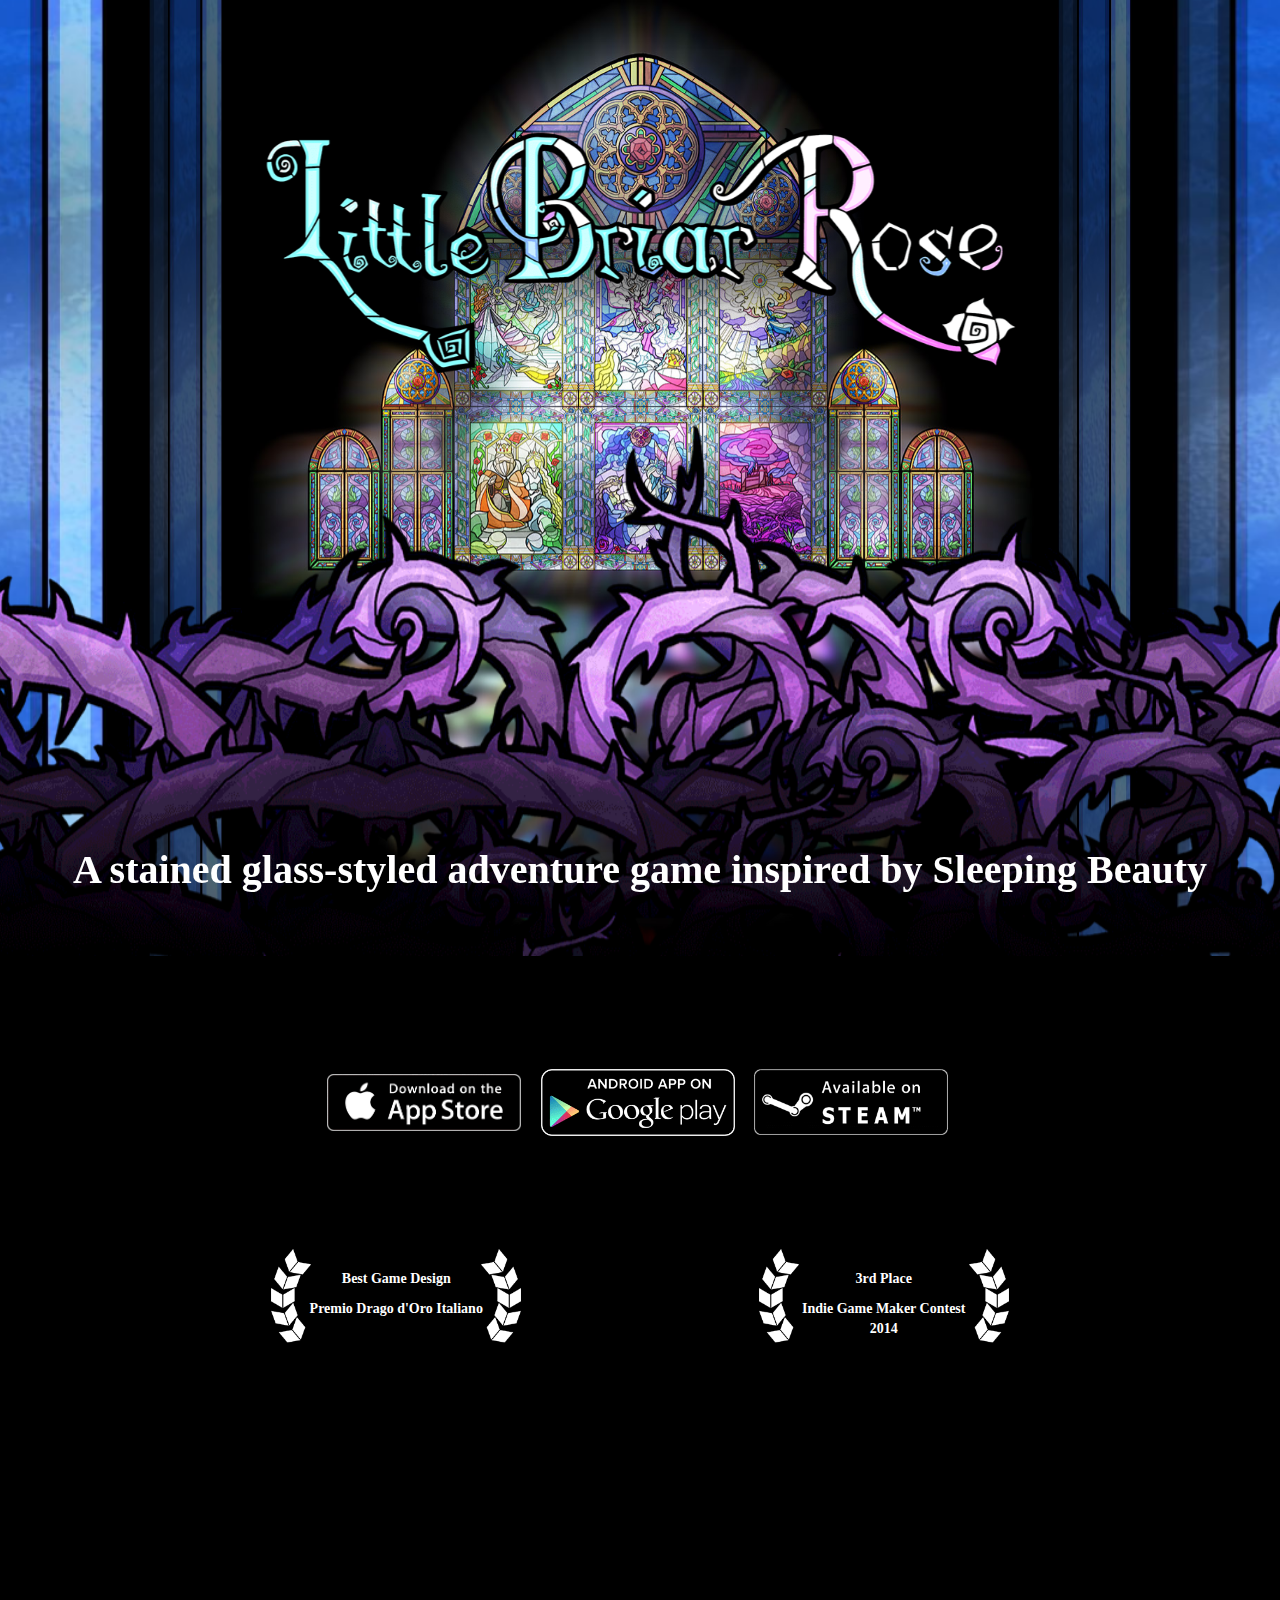
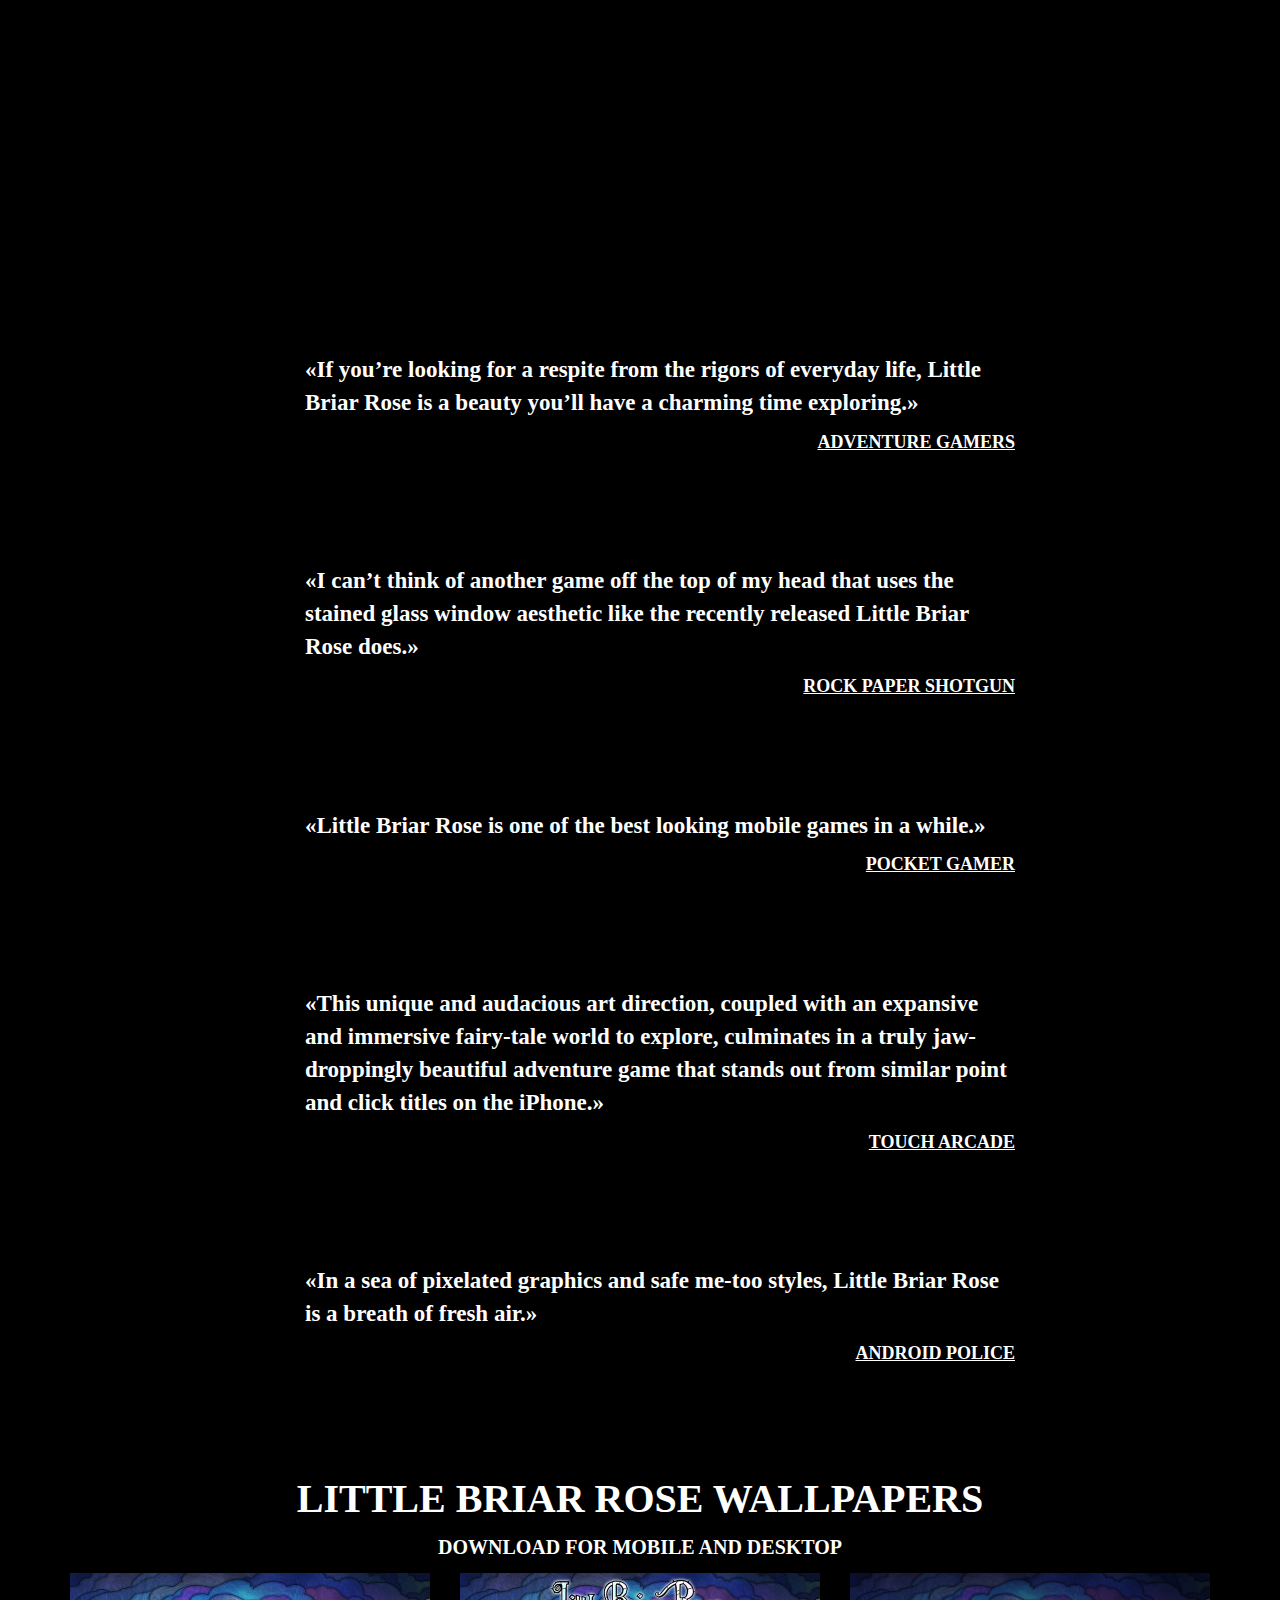
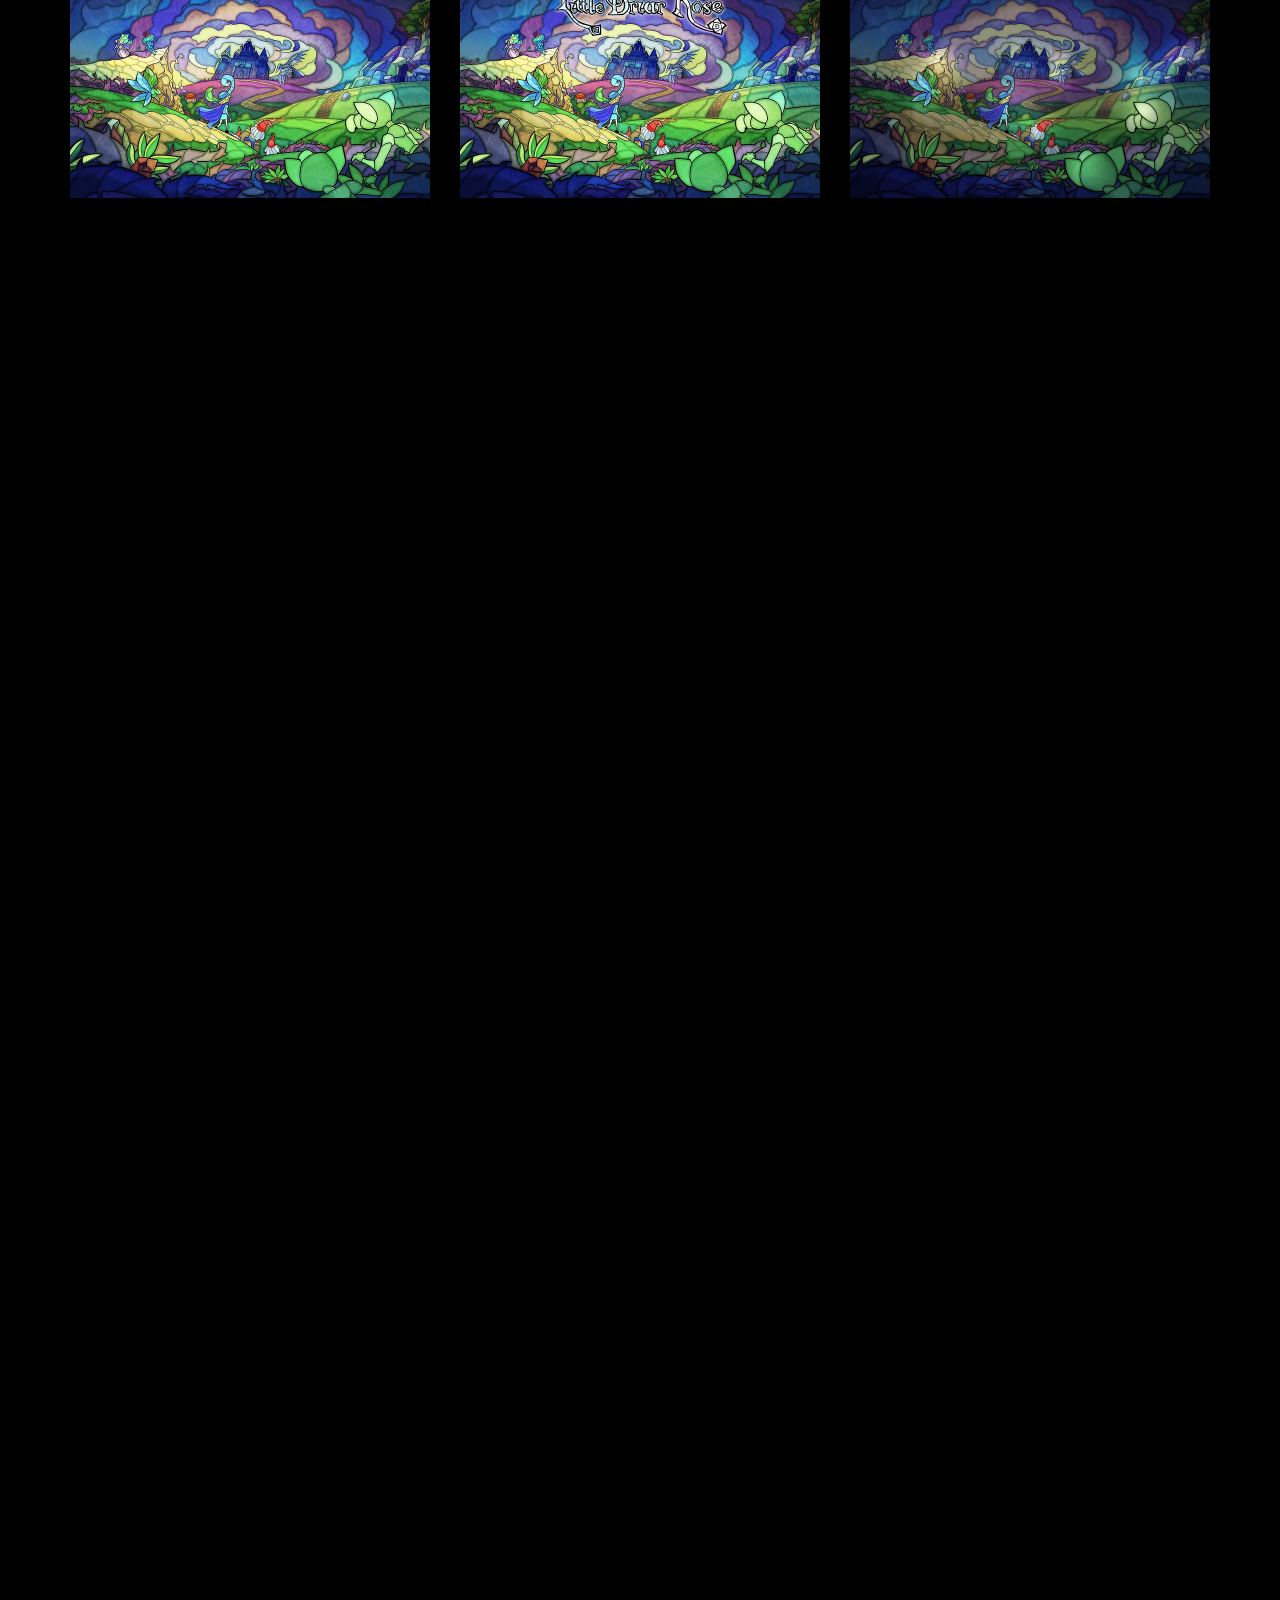
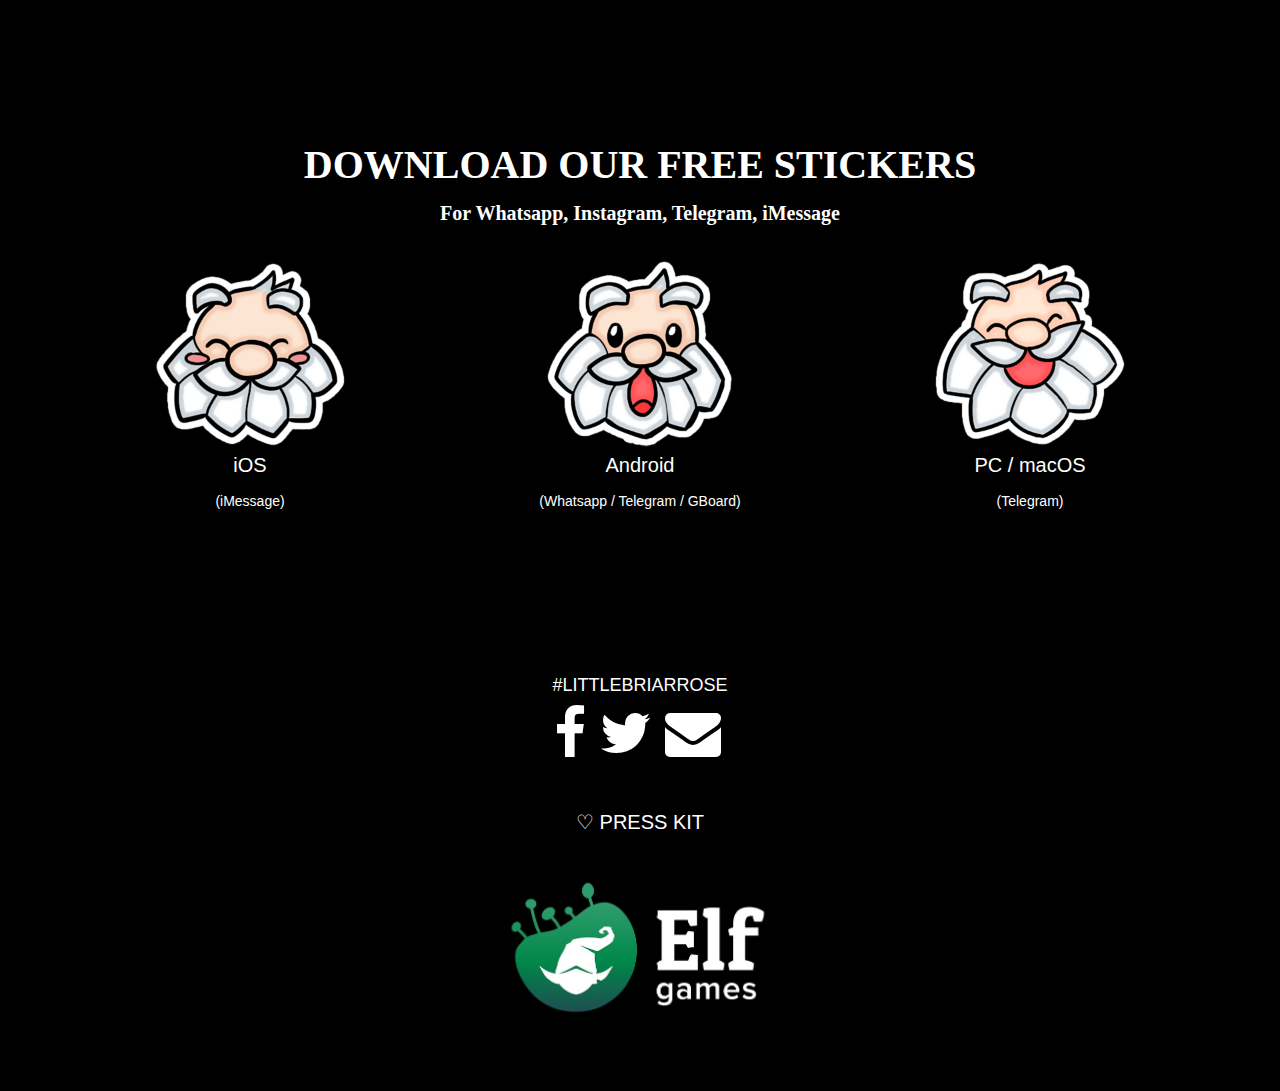
==== commit 6bba624e: "Update website contents" ====
--- a/index.html
+++ b/index.html
@@ -127,7 +127,6 @@
     <div id="awards" class="portfolio bluu-next">
         <div class="container">
             <div class="row">
-                <div class="col-md-offset-1">
                 <div class="col-md-offset-1 col-md-5 col-xs-12 col-xs-offset-0">
                     <div class="award">
                         <p>Best Game Design</p>
@@ -144,96 +143,160 @@
         </div>
     </div>
 
-    <!-- Intro -->
-    <div id="quotings" class="portfolio bluu-next">
-        <div class="container">
-            <div class="row">
-                <div class="col-md-offset-2 col-md-8">
-                    <ul class="quotings">
-                        <li>
-                            <p>«Little Briar Rose is one of the best looking mobile games in a while, out now on iOS and Android.»</p>
-                            <p class="author text-right">
-                                <a href="http://www.pocketgamer.co.uk/r/iPad/Little+Briar+Rose/news.asp?c=72122" rel="external nofollow" target="_blank">Pocket Gamer</a>
-                            </p>
-                        </li>
-                        <li>
-                            <p>«This unique and audacious art direction, coupled with an expansive and immersive fairy-tale world to explore, culminates in a truly jaw-droppingly beautiful adventure game that stands out from similar point and click titles on the iPhone.»</p>
-                            <p class="author text-right">
-                                <a href="http://toucharcade.com/2016/11/17/little-briar-rose-is-a-point-and-click-adventure-with-stunning-stained-glass-graphics-out-now/" rel="external nofollow" target="_blank">Touch Arcade</a>
-                            </p>
-                        </li>
-                        <li>
-                            <p>«Is there such a thing as love at first sight when it comes to mobile games? Possibly, at least when they offer visuals as stunning as the ones on display in Little Briar Rose.»</p>
-                            <p class="author text-right">
-                                <a href="http://www.gamezebo.com/2016/11/17/12-new-mobile-games-playing-week-fantastic-beasts/" rel="external nofollow" target="_blank">Gamezebo</a>
-                            </p>
-                        </li>
-                        <li>
-                            <p>«Visually, Little Briar Rose is one of the most gorgeous games you’ll end up seeing on the App Store this year.»</p>
-                            <p class="author text-right">
-                                <a href="http://appadvice.com/review/little-briar-rose" rel="external nofollow" target="_blank">AppAdvice</a>
-                            </p>
-                        </li>
-                        <li>
-                            <p>«Immer wieder finden sich kleine Perlen im App Store, die auch uns erfreuen. Dazu zählt aktuell definitiv das Spiel Little Briar Rose.»</p>
-                            <p class="author text-right">
-                                <a href="http://www.appgefahren.de/little-briar-rose-wunderschoenes-maerchen-abenteuer-um-die-geschichte-von-dornroeschen-187594.html" rel="external nofollow" target="_blank">Appgefahren.de</a>
-                            </p>
-                        </li>
-                        <li>
-                            <p>«With its well-crafted looks and smooth-running design, this game truly is a sleeping gem of the mobile gaming world right now.»</p>
-                            <p class="author text-right">
-                                <a href="http://www.tamworthherald.co.uk/little-briar-rose-review-the-sleeping-gem-of-mobile-gaming/story-29923930-detail/story.html?32226" rel="external nofollow" target="_blank">Tamworth Herald</a>
-                            </p>
-                        </li>
-                        <li>
-                            <p>«Exquisite hand drawn graphics, beautiful music and a magical Disney touch make this a delightful game to spend time with.»</p>
-                            <p class="author text-right">
-                                <a href="http://theapptimes.com/little-briar-rose-fairy-tale-game-ios/" rel="external nofollow" target="_blank">The AppTimes</a>
-                            </p>
-                        </li>
-                        <li>
-                            <p>«Little Briar Rose è il gioco che farei giocare a mio figlio come favola della buonanotte, ma che, alla fine, mi farebbe rimanere sveglio fino a finirlo dopo la messa a letto del pargolo.»</p>
-                            <p class="author text-right">
-                                <a href="https://theshelter.online/little-briar-rose-ac5930e3f8ef#.cjr273r7k" rel="external nofollow" target="_blank">The Shelter</a>
-                            </p>
-                        </li>
-                        <li>
-                            <p>«In a sea of pixelated graphics and safe me-too styles, Little Briar Rose is a breath of fresh air.»</p>
-                            <p class="author text-right">
-                                <a href="http://www.androidpolice.com/2016/12/04/little-briar-rose-offers-a-grimm-adventure-with-gorgeous-stained-glass-visuals/" rel="external nofollow" target="_blank">Android Police</a>
-                            </p>
-                        </li>
-                        <li>
-                            <p>«Après une petite introduction digne d'un bon Disney très fleur bleue de la bonne époque, vous voilà donc lancé dans une aventure, ou plutôt une réelle quête, vers le château, tel un parcours initiatique pour le prince devant réaliser diverses tâches pour des créatures légendaires que vous rencontrerez afin d'ouvrir le chemin.»</p>
-                            <p class="author text-right">
-                                <a href="http://www.kickmygeek.com/test-jeu/android/little-briar-rose" rel="external nofollow">KickMyGeek</a>
-                            </p>
-                        </li>
-                        <li>
-                            <p>«If you’re looking for a respite from the rigors of everyday life, Little Briar Rose is a beauty you’ll have a charming time exploring.»</p>
-                            <p class="author text-right">
-                                <a href="http://www.adventuregamers.com/articles/view/32178" rel="external nofollow" target="_blank">Adventure Gamers</a>
-                            </p>
-                        </li>
-                    </ul>
-                </div>
-            </div>
-        </div>
-    </div>
-    <!-- /Intro -->
 
     <!-- Intro -->
     <div id="portfolio" class="portfolio">
         <div class="container">
             <div class="wrap-video">
                 <div class="videoWrapper">
-                    <iframe src="http://www.youtube.com/embed/wFFKtb0OU_Q?rel=0&hd=1" frameborder="0" allowfullscreen></iframe>
+                    <iframe src="http://www.youtube.com/embed/vA3-9PGOydo?rel=0&hd=1" frameborder="0" allowfullscreen></iframe>
                 </div>
             </div>
         </div>
     </div>
     <!-- /Intro -->
+
+    <!-- Intro -->
+    <div id="quotings" class="portfolio bluu-next">
+        <div class="container">
+            <div class="row">
+                <div class="col-md-offset-2 col-md-8">
+                    <ul class="quotings">
+                        <li>
+                            <p>«If you’re looking for a respite from the rigors of everyday life, Little Briar Rose is a beauty you’ll have a charming time exploring.»</p>
+                            <p class="author text-right">
+                                <a href="http://www.adventuregamers.com/articles/view/32178" rel="external nofollow" target="_blank">Adventure Gamers</a>
+                            </p>
+                        </li>
+                        <li>
+                            <p>«I can’t think of another game off the top of my head that uses the stained glass window aesthetic like the recently released Little Briar Rose does.»</p>
+                            <p class="author text-right">
+                                <a href="https://www.rockpapershotgun.com/2018/08/27/little-briar-rose-is-a-stained-glass-fairy-tale-out-now/" rel="external nofollow" target="_blank">Rock Paper Shotgun</a>
+                            </p>
+                        </li>
+                        <li>
+                            <p>«Little Briar Rose is one of the best looking mobile games in a while.»</p>
+                            <p class="author text-right">
+                                <a href="http://www.pocketgamer.co.uk/r/iPad/Little+Briar+Rose/news.asp?c=72122" rel="external nofollow" target="_blank">Pocket Gamer</a>
+                            </p>
+                        </li>
+                        <li>
+                            <p>«This unique and audacious art direction, coupled with an expansive and immersive fairy-tale world to explore, culminates in a truly jaw-droppingly beautiful adventure game that stands out from similar point and click titles on the iPhone.»</p>
+                            <p class="author text-right">
+                                <a href="http://toucharcade.com/2016/11/17/little-briar-rose-is-a-point-and-click-adventure-with-stunning-stained-glass-graphics-out-now/" rel="external nofollow" target="_blank">Touch Arcade</a>
+                            </p>
+                        </li>
+                        <!-- <li>
+                            <p>«Is there such a thing as love at first sight when it comes to mobile games? Possibly, at least when they offer visuals as stunning as the ones on display in Little Briar Rose.»</p>
+                            <p class="author text-right">
+                                <a href="http://www.gamezebo.com/2016/11/17/12-new-mobile-games-playing-week-fantastic-beasts/" rel="external nofollow" target="_blank">Gamezebo</a>
+                            </p>
+                        </li>
+                        <li>
+                            <p>«Visually, Little Briar Rose is one of the most gorgeous games you’ll end up seeing on the App Store this year.»</p>
+                            <p class="author text-right">
+                                <a href="http://appadvice.com/review/little-briar-rose" rel="external nofollow" target="_blank">AppAdvice</a>
+                            </p>
+                        </li>
+                        <li>
+                            <p>«Immer wieder finden sich kleine Perlen im App Store, die auch uns erfreuen. Dazu zählt aktuell definitiv das Spiel Little Briar Rose.»</p>
+                            <p class="author text-right">
+                                <a href="http://www.appgefahren.de/little-briar-rose-wunderschoenes-maerchen-abenteuer-um-die-geschichte-von-dornroeschen-187594.html" rel="external nofollow" target="_blank">Appgefahren.de</a>
+                            </p>
+                        </li>
+                        <li>
+                            <p>«With its well-crafted looks and smooth-running design, this game truly is a sleeping gem of the mobile gaming world right now.»</p>
+                            <p class="author text-right">
+                                <a href="http://www.tamworthherald.co.uk/little-briar-rose-review-the-sleeping-gem-of-mobile-gaming/story-29923930-detail/story.html?32226" rel="external nofollow" target="_blank">Tamworth Herald</a>
+                            </p>
+                        </li> -->
+                        <!-- <li>
+                            <p>«Exquisite hand drawn graphics, beautiful music and a magical Disney touch make this a delightful game to spend time with.»</p>
+                            <p class="author text-right">
+                                <a href="http://theapptimes.com/little-briar-rose-fairy-tale-game-ios/" rel="external nofollow" target="_blank">The AppTimes</a>
+                            </p>
+                        </li> -->
+                        <!-- <li>
+                            <p>«Little Briar Rose è il gioco che farei giocare a mio figlio come favola della buonanotte, ma che, alla fine, mi farebbe rimanere sveglio fino a finirlo dopo la messa a letto del pargolo.»</p>
+                            <p class="author text-right">
+                                <a href="https://theshelter.online/little-briar-rose-ac5930e3f8ef#.cjr273r7k" rel="external nofollow" target="_blank">The Shelter</a>
+                            </p>
+                        </li> -->
+                        <li>
+                            <p>«In a sea of pixelated graphics and safe me-too styles, Little Briar Rose is a breath of fresh air.»</p>
+                            <p class="author text-right">
+                                <a href="http://www.androidpolice.com/2016/12/04/little-briar-rose-offers-a-grimm-adventure-with-gorgeous-stained-glass-visuals/" rel="external nofollow" target="_blank">Android Police</a>
+                            </p>
+                        </li>
+                        <!-- <li>
+                            <p>«Après une petite introduction digne d'un bon Disney très fleur bleue de la bonne époque, vous voilà donc lancé dans une aventure, ou plutôt une réelle quête, vers le château, tel un parcours initiatique pour le prince devant réaliser diverses tâches pour des créatures légendaires que vous rencontrerez afin d'ouvrir le chemin.»</p>
+                            <p class="author text-right">
+                                <a href="http://www.kickmygeek.com/test-jeu/android/little-briar-rose" rel="external nofollow">KickMyGeek</a>
+                            </p>
+                        </li> -->
+                    </ul>
+                </div>
+            </div>
+        </div>
+    </div>
+    <!-- /Intro -->
+
+    <!-- Wallpapers -->
+    <div id="wallpaper" class="portfolio wallpaper text-center">
+        <div class="content container">
+            <div class="row">
+                <div class="col-xs-12">
+                    <h2 class="bluu-next">LITTLE BRIAR ROSE WALLPAPERS</h2>
+                    <h3 class="bluu-next">DOWNLOAD FOR MOBILE AND DESKTOP</h3>
+                </div>
+            </div>
+            <div class="row">
+                <div class="col-xs-8 col-md-4 col-xs-offset-2 col-md-offset-0">
+                    <a href="img/wallpapers/Wallpaper-little-briar-rose-01.jpg" download target="_blank" onclick="ga('send', 'event', 'Wallpaper', 'download', 'Wallpaper Campaign', 1);">
+                        <img src="img/wallpapers/Wallpaper-little-briar-rose-01-thumb.jpg" alt="little briar rose wallpaper">
+                    </a>
+                </div>
+                <div class="col-xs-8 col-md-4 col-xs-offset-2 col-md-offset-0" onclick="ga('send', 'event', 'Wallpaper', 'download', 'Wallpaper Campaign', 2);">
+                    <a href="img/wallpapers/Wallpaper-little-briar-rose-02.jpg" download target="_blank">
+                        <img src="img/wallpapers/Wallpaper-little-briar-rose-02-thumb.jpg" alt="little briar rose wallpaper">
+                    </a>
+                </div>
+                <div class="col-xs-8 col-md-4  col-xs-offset-2 col-md-offset-0" onclick="ga('send', 'event', 'Wallpaper', 'download', 'Wallpaper Campaign', 3);">
+                    <a href="img/wallpapers/Wallpaper-little-briar-rose-03.jpg" download target="_blank">
+                        <img src="img/wallpapers/Wallpaper-little-briar-rose-03-thumb.jpg" alt="little briar rose wallpaper">
+                    </a>
+                </div>
+            </div>
+        </div>
+    </div>
+    <!-- /Portfolio -->
+
+
+    <!-- Portfolio -->
+    <div id="gallery" class="portfolio">
+        <div class="content container">
+            <!-- Lightbox Gallery  -->
+                <div class="container gallery">
+                    <div class="row images">
+                        <div class="col-md-6 col-xs-12"><a href="img/fulls/01.jpg" class="image fit from-left"><img src="img/thumbs/01-mermen-lake.jpg" title="The Mermen Lake" alt="Mermen Lake" /></a></div>
+                        <div class="col-md-6 col-xs-12"><a href="img/fulls/02.jpg" class="image fit from-right"><img src="img/thumbs/02-gnomes-village.jpg" title="The Gnomes Village" alt="Gnomes Village" /></a></div>
+                    </div>
+                    <div class="row 0% images">
+                        <div class="col-md-6 col-xs-12"><a href="img/fulls/03.jpg" class="image fit from-left"><img src="img/thumbs/03-beautiful-stained-glasses.jpg" title="Intro" alt="Beautiful Stained Glasses" /></a></div>
+                        <div class="col-md-6 col-xs-12"><a href="img/fulls/04.jpg" class="image fit from-right"><img src="img/thumbs/04-little-briar-rose-crossroads.jpg" title="Crossroads" alt="Little Briar Rose Crossroads" /></a></div>
+                    </div>
+                    <div class="row 0% images">
+                        <div class="col-md-6 col-xs-12"><a href="img/fulls/05.jpg" class="image fit from-left"><img src="img/thumbs/05-stained-glass-game.jpg" title="Spriggans! Spriggans everywhere!" alt="Stained Glass Game" /></a></div>
+                        <div class="col-md-6 col-xs-12"><a href="img/fulls/06.jpg" class="image fit from-right"><img src="img/thumbs/06-cooking-game.jpg" title="Cooking Game" alt="Cooking Game" /></a></div>
+                    </div>
+                    <div class="row 0% images">
+                        <div class="col-md-6 col-xs-12"><a href="img/fulls/07.jpg" class="image fit from-left"><img src="img/thumbs/07-fishing-game.jpg" title="Got it!" alt="Fishing game" /></a></div>
+                        <div class="col-md-6 col-xs-12"><a href="img/fulls/08.jpg" class="image fit from-right"><img src="img/thumbs/08-Sleeping-Beauty-Game.jpg" title="The Sleeping Beauty" alt="Sleeping Beauty Game" /></a></div>
+                    </div>
+                </div>
+        </div>
+    </div>
+    <!-- /Portfolio -->
 
     <!-- Wallpapers -->
     <div id="stickers" class="portfolio wallpaper text-center">
@@ -265,63 +328,6 @@
                 </a>
                 </div>
             </div>
-        </div>
-    </div>
-    <!-- /Portfolio -->
-
-    <!-- Wallpapers -->
-    <div id="wallpaper" class="portfolio wallpaper text-center">
-        <div class="content container">
-            <div class="row">
-                <div class="col-xs-12">
-                    <h2 class="bluu-next">LITTLE BRIAR ROSE WALLPAPERS</h2>
-                    <h3 class="bluu-next">DOWNLOAD FOR MOBILE AND DESKTOP</h3>
-                </div>
-            </div>
-            <div class="row">
-                <div class="col-xs-8 col-md-4 col-xs-offset-2 col-md-offset-0">
-                    <a href="img/wallpapers/Wallpaper-little-briar-rose-01.jpg" download target="_blank" onclick="ga('send', 'event', 'Wallpaper', 'download', 'Wallpaper Campaign', 1);">
-                        <img src="img/wallpapers/Wallpaper-little-briar-rose-01-thumb.jpg" alt="little briar rose wallpaper">
-                    </a>
-                </div>
-                <div class="col-xs-8 col-md-4 col-xs-offset-2 col-md-offset-0" onclick="ga('send', 'event', 'Wallpaper', 'download', 'Wallpaper Campaign', 2);">
-                    <a href="img/wallpapers/Wallpaper-little-briar-rose-02.jpg" download target="_blank">
-                        <img src="img/wallpapers/Wallpaper-little-briar-rose-02-thumb.jpg" alt="little briar rose wallpaper">
-                    </a>
-                </div>
-                <div class="col-xs-8 col-md-4  col-xs-offset-2 col-md-offset-0" onclick="ga('send', 'event', 'Wallpaper', 'download', 'Wallpaper Campaign', 3);">
-                    <a href="img/wallpapers/Wallpaper-little-briar-rose-03.jpg" download target="_blank">
-                        <img src="img/wallpapers/Wallpaper-little-briar-rose-03-thumb.jpg" alt="little briar rose wallpaper">
-                    </a>
-                </div>
-            </div>
-        </div>
-    </div>
-    <!-- /Portfolio -->
-
-
-    <!-- Portfolio -->
-    <div id="gallery" class="portfolio">
-        <div class="content container">
-            <!-- Lightbox Gallery  -->
-                <div class="container percent75 gallery">
-                    <div class="row images">
-                        <div class="col-md-6 col-xs-12"><a href="img/fulls/01.jpg" class="image fit from-left"><img src="img/thumbs/01-mermen-lake.jpg" title="The Mermen Lake" alt="Mermen Lake" /></a></div>
-                        <div class="col-md-6 col-xs-12"><a href="img/fulls/02.jpg" class="image fit from-right"><img src="img/thumbs/02-gnomes-village.jpg" title="The Gnomes Village" alt="Gnomes Village" /></a></div>
-                    </div>
-                    <div class="row 0% images">
-                        <div class="col-md-6 col-xs-12"><a href="img/fulls/03.jpg" class="image fit from-left"><img src="img/thumbs/03-beautiful-stained-glasses.jpg" title="Intro" alt="Beautiful Stained Glasses" /></a></div>
-                        <div class="col-md-6 col-xs-12"><a href="img/fulls/04.jpg" class="image fit from-right"><img src="img/thumbs/04-little-briar-rose-crossroads.jpg" title="Crossroads" alt="Little Briar Rose Crossroads" /></a></div>
-                    </div>
-                    <div class="row 0% images">
-                        <div class="col-md-6 col-xs-12"><a href="img/fulls/05.jpg" class="image fit from-left"><img src="img/thumbs/05-stained-glass-game.jpg" title="Spriggans! Spriggans everywhere!" alt="Stained Glass Game" /></a></div>
-                        <div class="col-md-6 col-xs-12"><a href="img/fulls/06.jpg" class="image fit from-right"><img src="img/thumbs/06-cooking-game.jpg" title="Cooking Game" alt="Cooking Game" /></a></div>
-                    </div>
-                    <div class="row 0% images">
-                        <div class="col-md-6 col-xs-12"><a href="img/fulls/07.jpg" class="image fit from-left"><img src="img/thumbs/07-fishing-game.jpg" title="Got it!" alt="Fishing game" /></a></div>
-                        <div class="col-md-6 col-xs-12"><a href="img/fulls/08.jpg" class="image fit from-right"><img src="img/thumbs/08-Sleeping-Beauty-Game.jpg" title="The Sleeping Beauty" alt="Sleeping Beauty Game" /></a></div>
-                    </div>
-                </div>
         </div>
     </div>
     <!-- /Portfolio -->
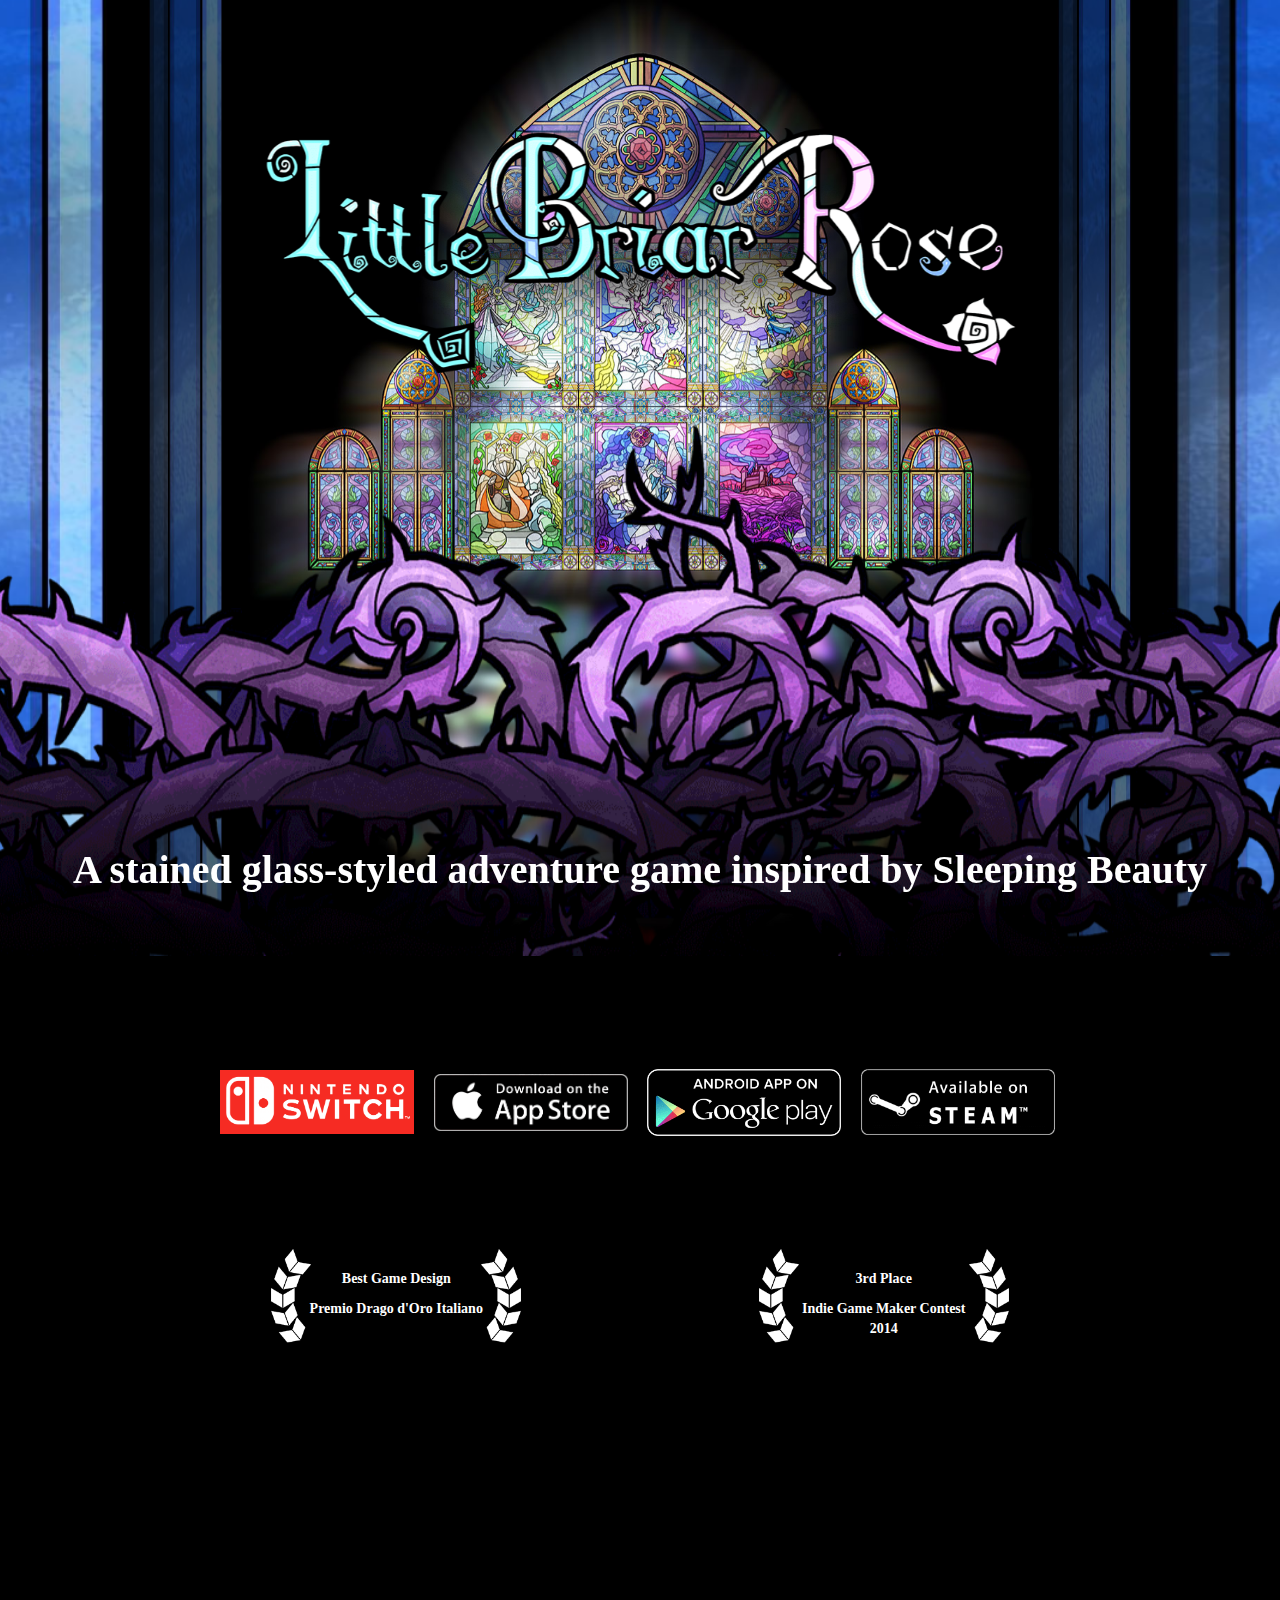
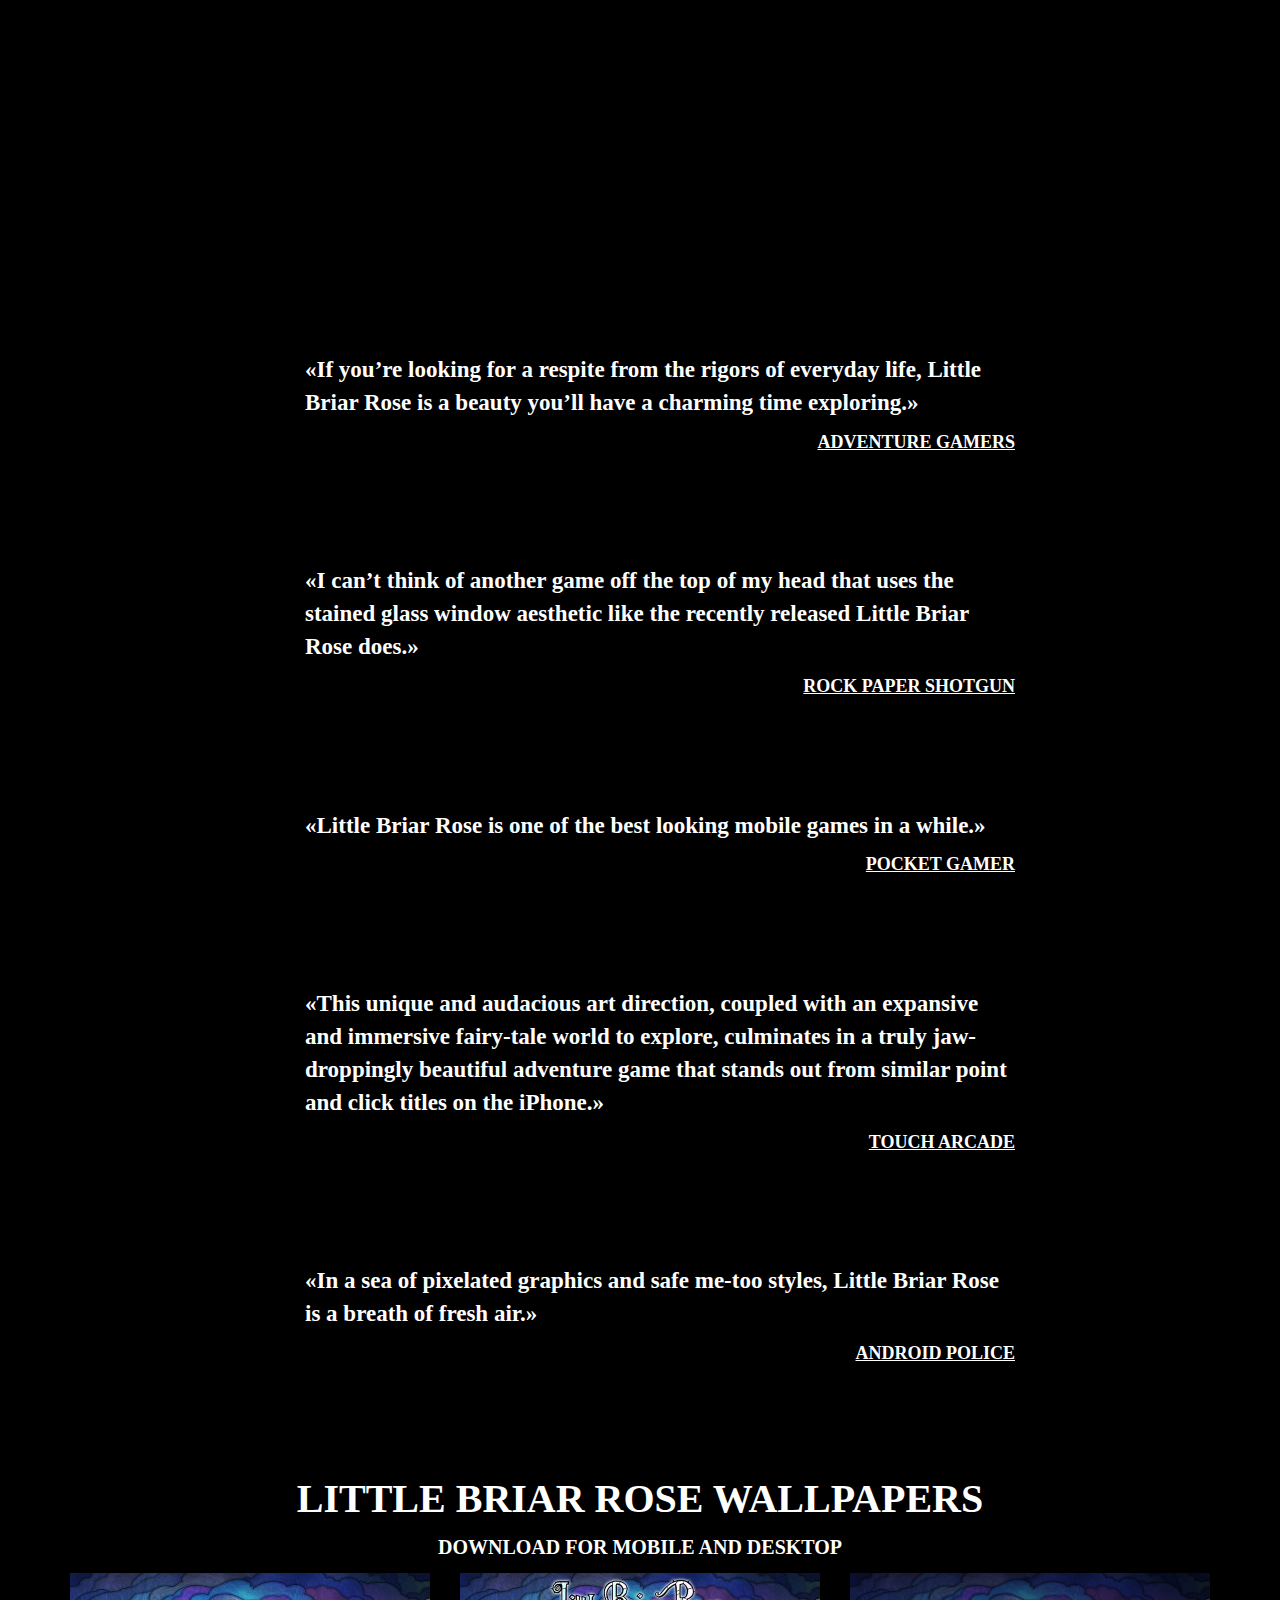
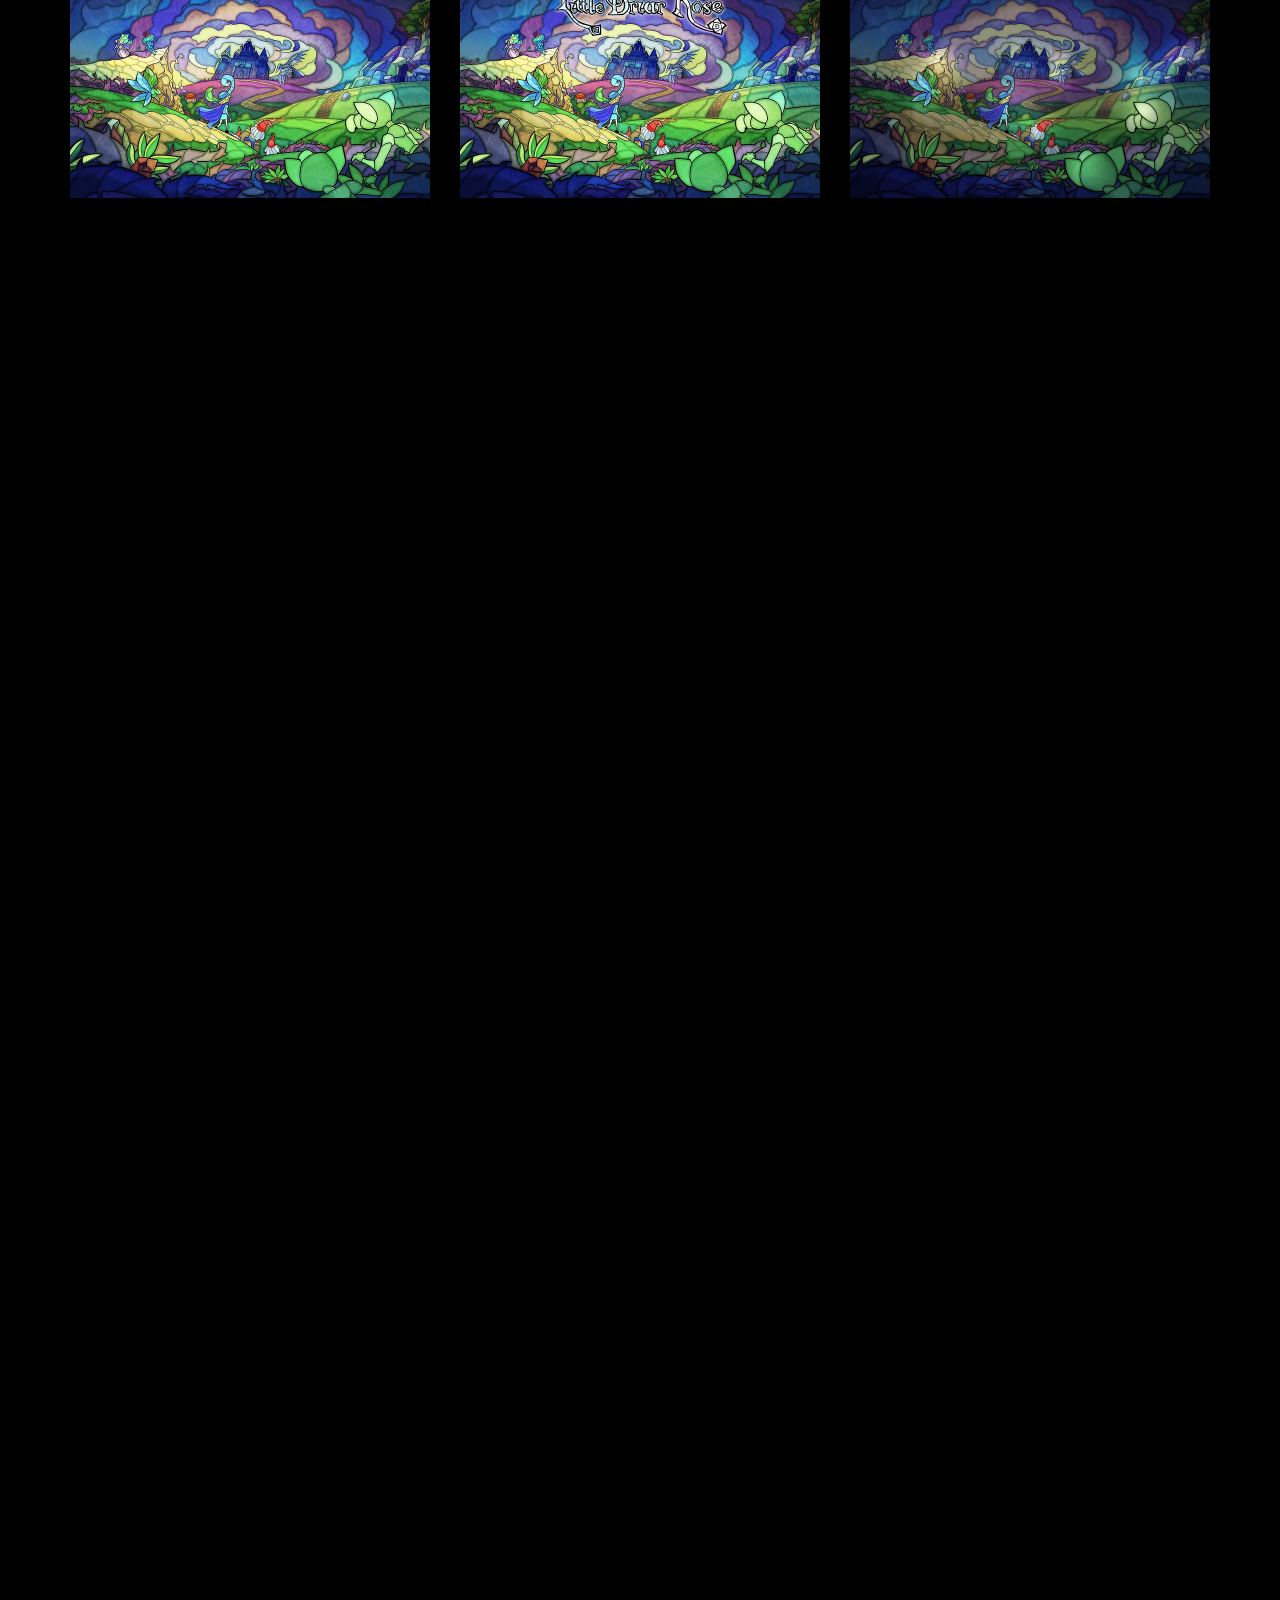
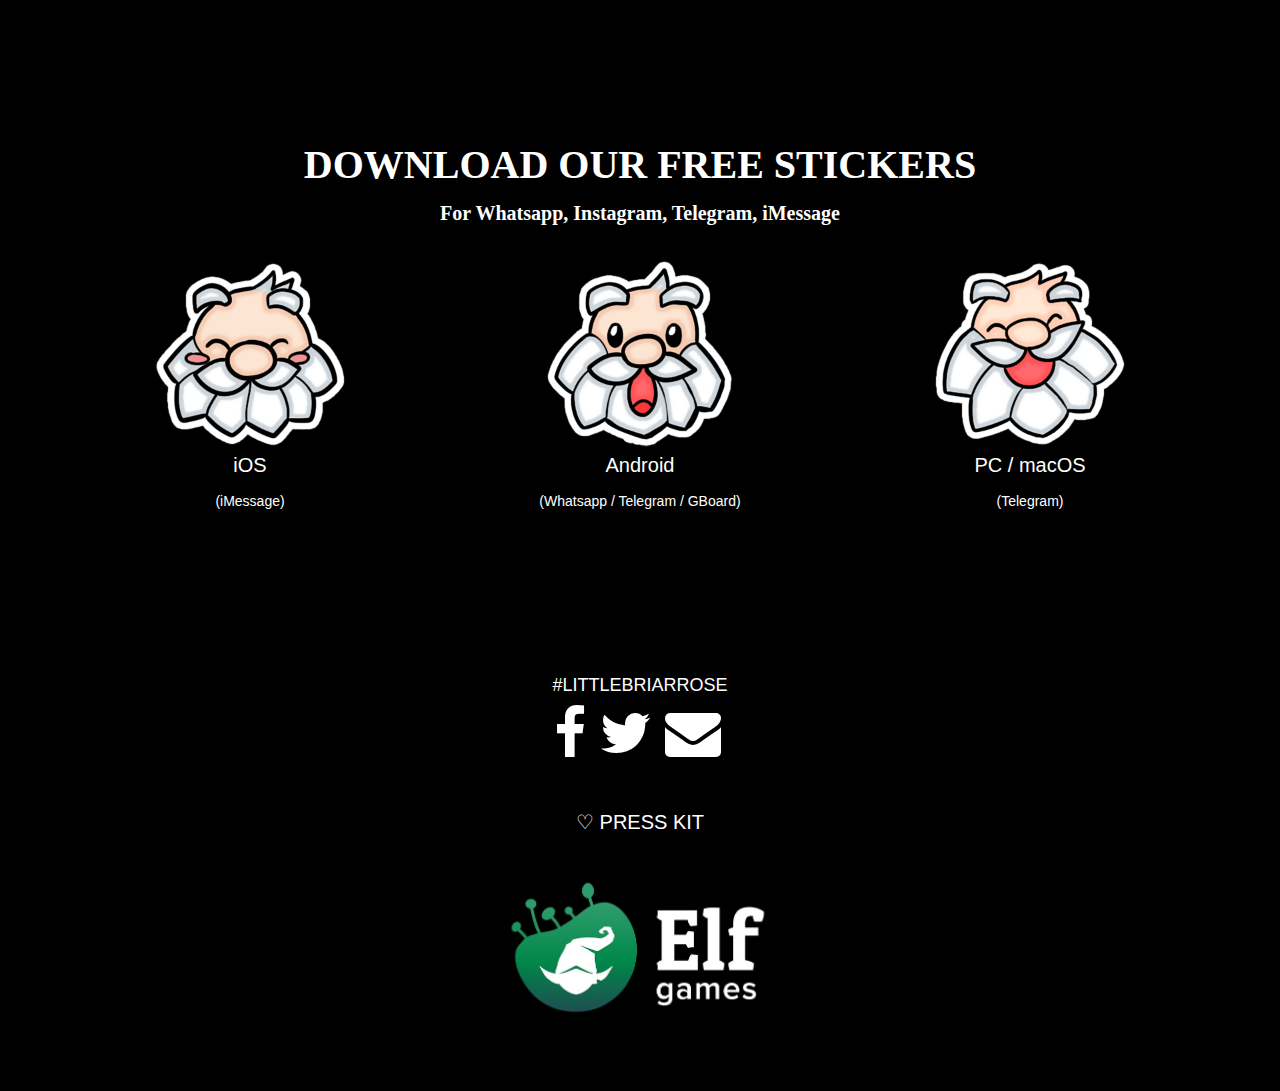
==== commit 3ff2e8fe: "Add switch store page" ====
--- a/index.html
+++ b/index.html
@@ -1,458 +1,507 @@
-<!DOCTYPE html>
-<html lang="en">
-
-<head>
-    <meta charset="utf-8">
-    <meta name="viewport" content="width=device-width, initial-scale=1.0">
-    <meta name="description" content="Little Briar Rose is a stained glass-styled adventure game inspired by the Sleeping Beauty fairy tale">
-    <meta name="keywords" content="adventure game, stained glass game, little briar rose, sleeping beauty">
-    <meta name="author" content="Elf Games Works">
-
-    <title>Little Briar Rose ~ A stained glass-styled adventure game</title>
-
-    <!-- Bootstrap core CSS -->
-    <link href="//maxcdn.bootstrapcdn.com/bootstrap/3.1.0/css/bootstrap.min.css" rel="stylesheet">
-
-    <link href="css/stylish-portfolio.css" rel="stylesheet">
-    <link href="//cdnjs.cloudflare.com/ajax/libs/font-awesome/4.1.0/css/font-awesome.min.css" rel="stylesheet">
-    <link rel="stylesheet" media="screen" href="https://fontlibrary.org/face/bluu" type="text/css"/>
-    <link rel="shortcut icon" href="favicon.ico">
-    <link rel="icon" href="favicon.ico">
-
-    <meta property="og:site_name" content="Little Briar Rose" />
-    <meta property="og:image" content="http://www.littlebriarrose.com/img/facebook.jpg" />
-    <meta property="og:title" content="Little Briar Rose" />
-    <meta property="og:description" content="Little Briar Rose is a stained glass-styled adventure game inspired by the Sleeping Beauty fairy tale" />
-    <meta property="og:type" content="website" />
-    <meta property="og:url" content="http://www.littlebriarrose.com/"/>
-    <meta name="twitter:card" content="summary_large_image">
-    <meta name="twitter:site" content="@BriarRoseGame">
-    <meta name="twitter:creator" content="@ElfGamesWorks">
-    <meta name="twitter:title" content="Little Briar Rose ~ A stained glass-styled adventure">
-    <meta name="twitter:description" content="Little Briar Rose is a stained glass-styled adventure game inspired by the Sleeping Beauty fairy tale">
-    <meta name="twitter:image" content="http://www.littlebriarrose.com/img/facebook.jpg">
-    <meta name="google-site-verification" content="S0AS0vXl9hsLryqd7YHZmI2MjQBY6kAjyX1gw-PyKng" />
-    <meta name="msvalidate.01" content="AB26A91A8A22F263D482EBEE0A3BC957" />
-</head>
-<body>
-<link rel="publisher" href="https://plus.google.com/106313916804363957149">
-<script type="application/ld+json">
-{
-  "@context": "http://schema.org",
-  "@type": "SoftwareApplication",
-  "name": "Little Briar Rose",
-  "applicationCategory": "http://schema.org/VideoGame",
-  "offers": {
-    "@type": "Offer",
-    "priceCurrency": "USD",
-    "price": "4.99",
-    "availability": "http://schema.org/InStock"
-  },
-  "operatingSystem": "iOS,Android,Windows,macOS,Linux"
-}
-</script>
-
-    <!-- Full Page Image Header Area -->
-    <div id="top" class="header" data-limit-x="100">
-        <ul id="scene">
-          <li style="text-align: center" class="layer" data-depth="0.05">
-              <img style="width: 70%" src="img/background.jpg" alt="">
-          </li>
-
-          <li class="layer" data-depth="0.10">
-                <img style="opacity: 0.5; left: 200%; position: relative; top: -30px; height: 100vw; width: 5.8vw;" src="img/column.jpg" alt="">
-          </li>
-          <li class="layer" data-depth="0.10">
-            <div style="width:100vw"></div>
-            <div style="position: absolute; right: 0;">
-                <img style="opacity: 0.5; right: 200%; position: relative; top: -30px; height: 100vw; width: 5.8vw;" src="img/column.jpg" alt="">
-            </div>
-          </li>
-
-          <li class="layer" data-depth="0.20">
-              <img style="height: 100vw; top: -30px; left: -50%; position: relative" src="img/column.jpg" alt="">
-          </li>
-          <li class="layer" data-depth="0.20">
-            <div style="width: 100vw"></div>
-            <div style="position: absolute; right: 0;">
-                <img style="right: -50%; position: relative; top: -30px; height: 100vw;" src="img/column.jpg" alt="">
-            </div>
-          </li>
-          <li class="layer" data-depth="0.15">
-            <div class="text-center" style="width: 100vw; margin-top: 10vw;">
-                <img style="width: 60%" src="img/logo.png" alt="little briar rose logo">
-            </div>
-          </li>
-          <li class="layer" data-depth="0.40">
-            <div style="margin-top: 33vw; margin-left: -5vw; text-align: center">
-                <img style="width: 120vw" src="img/brambles.png" alt="">
-            </div>
-          </li>
-        </ul>
-        <h1 class="text-center subtitle bluu-next">A stained glass-styled adventure game inspired by Sleeping Beauty</h1>
-    </div>
-    <!-- /Full Page Image Header Area -->
-
-
-    <div class="portfolio coming">
-        <ul class="list-inline stores-list">
-            <li>
-                <a data-fix-multilang="https://itunes.apple.com/it/app/little-briar-rose/id1160731868?mt=8" href="https://itunes.apple.com/app/little-briar-rose/id1160731868?mt=8" target="_blank" onclick="ga('send', 'event', 'Application', 'download', 'iOS Campaign');">
-                    <img src="img/store_apple.png" class="active" alt="available on apple store">
-                </a>
-            </li>
-            <li>
-                <a href="https://play.google.com/store/apps/details?id=net.mangatar.littlebriarrose" target="_blank" onclick="ga('send', 'event', 'Application', 'download', 'Android Campaign');">
-                    <img src="img/store_android.png" class="active" alt="little briar rose is available on google play store">
-                </a>
-            </li>
-            <!--<li>
-                <a data-fix-multilang="https://www.amazon.it/Mangatar-Little-Briar-Rose/dp/B01MRLWVOY" href="https://www.amazon.com/Mangatar-Little-Briar-Rose/dp/B01MRLWVOY" target="_blank" onclick="ga('send', 'event', 'Application', 'download', 'Amazon Campaign');">
-                    <img src="img/store_amazon.png" class="active" alt="little briar rose is available on amazon">
-                </a>
-            </li>-->
-            <!-- <li>
-                <a href="https://gamejolt.com/games/little-briar-rose/253157" target="_blank" onclick="ga('send', 'event', 'Application', 'download', 'GameJolt Campaign');">
-                    <img src="img/store_gamejolt.png" class="active" alt="Available on Game Jolt" title="Available on Game Jolt">
-                </a>
-            </li> -->
-            <li>
-                <a href="http://store.steampowered.com/app/555290" target="_blank" onclick="ga('send', 'event', 'Application', 'download', 'Steam Campaign');">
-                    <img src="img/store_steam.png" class="active" alt="little briar rose is available on steam">
-                </a>
-            </li>
-        </ul>
-    </div>
-
-    <div id="awards" class="portfolio bluu-next">
-        <div class="container">
-            <div class="row">
-                <div class="col-md-offset-1 col-md-5 col-xs-12 col-xs-offset-0">
-                    <div class="award">
-                        <p>Best Game Design</p>
-                        <p>Premio Drago d'Oro Italiano</p>
-                    </div>
-                </div>
-                <div class="col-md-5 col-xs-12">
-                    <div class="award">
-                        <p>3rd Place</p>
-                        <p>Indie Game Maker Contest 2014</p>
-                    </div>
-                </div>
-            </div>
-        </div>
-    </div>
-
-
-    <!-- Intro -->
-    <div id="portfolio" class="portfolio">
-        <div class="container">
-            <div class="wrap-video">
-                <div class="videoWrapper">
-                    <iframe src="http://www.youtube.com/embed/vA3-9PGOydo?rel=0&hd=1" frameborder="0" allowfullscreen></iframe>
-                </div>
-            </div>
-        </div>
-    </div>
-    <!-- /Intro -->
-
-    <!-- Intro -->
-    <div id="quotings" class="portfolio bluu-next">
-        <div class="container">
-            <div class="row">
-                <div class="col-md-offset-2 col-md-8">
-                    <ul class="quotings">
-                        <li>
-                            <p>«If you’re looking for a respite from the rigors of everyday life, Little Briar Rose is a beauty you’ll have a charming time exploring.»</p>
-                            <p class="author text-right">
-                                <a href="http://www.adventuregamers.com/articles/view/32178" rel="external nofollow" target="_blank">Adventure Gamers</a>
-                            </p>
-                        </li>
-                        <li>
-                            <p>«I can’t think of another game off the top of my head that uses the stained glass window aesthetic like the recently released Little Briar Rose does.»</p>
-                            <p class="author text-right">
-                                <a href="https://www.rockpapershotgun.com/2018/08/27/little-briar-rose-is-a-stained-glass-fairy-tale-out-now/" rel="external nofollow" target="_blank">Rock Paper Shotgun</a>
-                            </p>
-                        </li>
-                        <li>
-                            <p>«Little Briar Rose is one of the best looking mobile games in a while.»</p>
-                            <p class="author text-right">
-                                <a href="http://www.pocketgamer.co.uk/r/iPad/Little+Briar+Rose/news.asp?c=72122" rel="external nofollow" target="_blank">Pocket Gamer</a>
-                            </p>
-                        </li>
-                        <li>
-                            <p>«This unique and audacious art direction, coupled with an expansive and immersive fairy-tale world to explore, culminates in a truly jaw-droppingly beautiful adventure game that stands out from similar point and click titles on the iPhone.»</p>
-                            <p class="author text-right">
-                                <a href="http://toucharcade.com/2016/11/17/little-briar-rose-is-a-point-and-click-adventure-with-stunning-stained-glass-graphics-out-now/" rel="external nofollow" target="_blank">Touch Arcade</a>
-                            </p>
-                        </li>
-                        <!-- <li>
-                            <p>«Is there such a thing as love at first sight when it comes to mobile games? Possibly, at least when they offer visuals as stunning as the ones on display in Little Briar Rose.»</p>
-                            <p class="author text-right">
-                                <a href="http://www.gamezebo.com/2016/11/17/12-new-mobile-games-playing-week-fantastic-beasts/" rel="external nofollow" target="_blank">Gamezebo</a>
-                            </p>
-                        </li>
-                        <li>
-                            <p>«Visually, Little Briar Rose is one of the most gorgeous games you’ll end up seeing on the App Store this year.»</p>
-                            <p class="author text-right">
-                                <a href="http://appadvice.com/review/little-briar-rose" rel="external nofollow" target="_blank">AppAdvice</a>
-                            </p>
-                        </li>
-                        <li>
-                            <p>«Immer wieder finden sich kleine Perlen im App Store, die auch uns erfreuen. Dazu zählt aktuell definitiv das Spiel Little Briar Rose.»</p>
-                            <p class="author text-right">
-                                <a href="http://www.appgefahren.de/little-briar-rose-wunderschoenes-maerchen-abenteuer-um-die-geschichte-von-dornroeschen-187594.html" rel="external nofollow" target="_blank">Appgefahren.de</a>
-                            </p>
-                        </li>
-                        <li>
-                            <p>«With its well-crafted looks and smooth-running design, this game truly is a sleeping gem of the mobile gaming world right now.»</p>
-                            <p class="author text-right">
-                                <a href="http://www.tamworthherald.co.uk/little-briar-rose-review-the-sleeping-gem-of-mobile-gaming/story-29923930-detail/story.html?32226" rel="external nofollow" target="_blank">Tamworth Herald</a>
-                            </p>
-                        </li> -->
-                        <!-- <li>
-                            <p>«Exquisite hand drawn graphics, beautiful music and a magical Disney touch make this a delightful game to spend time with.»</p>
-                            <p class="author text-right">
-                                <a href="http://theapptimes.com/little-briar-rose-fairy-tale-game-ios/" rel="external nofollow" target="_blank">The AppTimes</a>
-                            </p>
-                        </li> -->
-                        <!-- <li>
-                            <p>«Little Briar Rose è il gioco che farei giocare a mio figlio come favola della buonanotte, ma che, alla fine, mi farebbe rimanere sveglio fino a finirlo dopo la messa a letto del pargolo.»</p>
-                            <p class="author text-right">
-                                <a href="https://theshelter.online/little-briar-rose-ac5930e3f8ef#.cjr273r7k" rel="external nofollow" target="_blank">The Shelter</a>
-                            </p>
-                        </li> -->
-                        <li>
-                            <p>«In a sea of pixelated graphics and safe me-too styles, Little Briar Rose is a breath of fresh air.»</p>
-                            <p class="author text-right">
-                                <a href="http://www.androidpolice.com/2016/12/04/little-briar-rose-offers-a-grimm-adventure-with-gorgeous-stained-glass-visuals/" rel="external nofollow" target="_blank">Android Police</a>
-                            </p>
-                        </li>
-                        <!-- <li>
-                            <p>«Après une petite introduction digne d'un bon Disney très fleur bleue de la bonne époque, vous voilà donc lancé dans une aventure, ou plutôt une réelle quête, vers le château, tel un parcours initiatique pour le prince devant réaliser diverses tâches pour des créatures légendaires que vous rencontrerez afin d'ouvrir le chemin.»</p>
-                            <p class="author text-right">
-                                <a href="http://www.kickmygeek.com/test-jeu/android/little-briar-rose" rel="external nofollow">KickMyGeek</a>
-                            </p>
-                        </li> -->
-                    </ul>
-                </div>
-            </div>
-        </div>
-    </div>
-    <!-- /Intro -->
-
-    <!-- Wallpapers -->
-    <div id="wallpaper" class="portfolio wallpaper text-center">
-        <div class="content container">
-            <div class="row">
-                <div class="col-xs-12">
-                    <h2 class="bluu-next">LITTLE BRIAR ROSE WALLPAPERS</h2>
-                    <h3 class="bluu-next">DOWNLOAD FOR MOBILE AND DESKTOP</h3>
-                </div>
-            </div>
-            <div class="row">
-                <div class="col-xs-8 col-md-4 col-xs-offset-2 col-md-offset-0">
-                    <a href="img/wallpapers/Wallpaper-little-briar-rose-01.jpg" download target="_blank" onclick="ga('send', 'event', 'Wallpaper', 'download', 'Wallpaper Campaign', 1);">
-                        <img src="img/wallpapers/Wallpaper-little-briar-rose-01-thumb.jpg" alt="little briar rose wallpaper">
-                    </a>
-                </div>
-                <div class="col-xs-8 col-md-4 col-xs-offset-2 col-md-offset-0" onclick="ga('send', 'event', 'Wallpaper', 'download', 'Wallpaper Campaign', 2);">
-                    <a href="img/wallpapers/Wallpaper-little-briar-rose-02.jpg" download target="_blank">
-                        <img src="img/wallpapers/Wallpaper-little-briar-rose-02-thumb.jpg" alt="little briar rose wallpaper">
-                    </a>
-                </div>
-                <div class="col-xs-8 col-md-4  col-xs-offset-2 col-md-offset-0" onclick="ga('send', 'event', 'Wallpaper', 'download', 'Wallpaper Campaign', 3);">
-                    <a href="img/wallpapers/Wallpaper-little-briar-rose-03.jpg" download target="_blank">
-                        <img src="img/wallpapers/Wallpaper-little-briar-rose-03-thumb.jpg" alt="little briar rose wallpaper">
-                    </a>
-                </div>
-            </div>
-        </div>
-    </div>
-    <!-- /Portfolio -->
-
-
-    <!-- Portfolio -->
-    <div id="gallery" class="portfolio">
-        <div class="content container">
-            <!-- Lightbox Gallery  -->
-                <div class="container gallery">
-                    <div class="row images">
-                        <div class="col-md-6 col-xs-12"><a href="img/fulls/01.jpg" class="image fit from-left"><img src="img/thumbs/01-mermen-lake.jpg" title="The Mermen Lake" alt="Mermen Lake" /></a></div>
-                        <div class="col-md-6 col-xs-12"><a href="img/fulls/02.jpg" class="image fit from-right"><img src="img/thumbs/02-gnomes-village.jpg" title="The Gnomes Village" alt="Gnomes Village" /></a></div>
-                    </div>
-                    <div class="row 0% images">
-                        <div class="col-md-6 col-xs-12"><a href="img/fulls/03.jpg" class="image fit from-left"><img src="img/thumbs/03-beautiful-stained-glasses.jpg" title="Intro" alt="Beautiful Stained Glasses" /></a></div>
-                        <div class="col-md-6 col-xs-12"><a href="img/fulls/04.jpg" class="image fit from-right"><img src="img/thumbs/04-little-briar-rose-crossroads.jpg" title="Crossroads" alt="Little Briar Rose Crossroads" /></a></div>
-                    </div>
-                    <div class="row 0% images">
-                        <div class="col-md-6 col-xs-12"><a href="img/fulls/05.jpg" class="image fit from-left"><img src="img/thumbs/05-stained-glass-game.jpg" title="Spriggans! Spriggans everywhere!" alt="Stained Glass Game" /></a></div>
-                        <div class="col-md-6 col-xs-12"><a href="img/fulls/06.jpg" class="image fit from-right"><img src="img/thumbs/06-cooking-game.jpg" title="Cooking Game" alt="Cooking Game" /></a></div>
-                    </div>
-                    <div class="row 0% images">
-                        <div class="col-md-6 col-xs-12"><a href="img/fulls/07.jpg" class="image fit from-left"><img src="img/thumbs/07-fishing-game.jpg" title="Got it!" alt="Fishing game" /></a></div>
-                        <div class="col-md-6 col-xs-12"><a href="img/fulls/08.jpg" class="image fit from-right"><img src="img/thumbs/08-Sleeping-Beauty-Game.jpg" title="The Sleeping Beauty" alt="Sleeping Beauty Game" /></a></div>
-                    </div>
-                </div>
-        </div>
-    </div>
-    <!-- /Portfolio -->
-
-    <!-- Wallpapers -->
-    <div id="stickers" class="portfolio wallpaper text-center">
-        <div class="content container">
-            <div class="row">
-                <div class="col-xs-12">
-                    <h2 class="bluu-next">DOWNLOAD OUR FREE STICKERS</h2>
-                    <h3 class="bluu-next">For Whatsapp, Instagram, Telegram, iMessage</h3>
-                </div>
-            </div>
-            <div class="row">
-                <div class="col-xs-8 col-md-4 col-xs-offset-2 col-md-offset-0">
-                    <a href="https://itunes.apple.com/app/little-briar-rose-stickers/id1172762808?mt=8" target="_blank" class="sticker">
-                      <div><img src="/img/stickers/gnome_happy.png" alt="sticker gnome little briar rose" style="height: 200px; width: 200px"></div>
-
-                      <h3>iOS</h3>(iMessage)
-                    </a>
-                </div>
-                <div class="col-xs-8 col-md-4 col-xs-offset-2 col-md-offset-0">
-                    <a href="https://play.google.com/store/apps/details?id=com.elfgames.LittleBriarRoseStickers" target="_blank" class="sticker">
-                      <div><img src="/img/stickers/gnome_surprised.png" alt="sticker gnome little briar rose" style="height: 200px; width: 200px"></div>
-                      <h3>Android</h3>(Whatsapp / Telegram / GBoard)
-                    </a>
-                </div>
-                <div class="col-xs-8 col-md-4  col-xs-offset-2 col-md-offset-0">
-                  <a href="https://t.me/addstickers/LittleBriarRoseGnomes" target="_blank" class="sticker">
-                    <div><img src="/img/stickers/gnome_laughing.png" alt="sticker gnome little briar rose" style="height: 200px; width: 200px"></div>
-                  <h3>PC / macOS</h3>(Telegram)
-                </a>
-                </div>
-            </div>
-        </div>
-    </div>
-    <!-- /Portfolio -->
-
-    <!-- Call to Action -->
-    <div id="download" class="call-to-action">
-        <div class="container">
-            <div class="row">
-                <div class="col-md-6 col-md-offset-3 text-center">
-                    <h3 style="font-size: 18px"><a href="https://twitter.com/search?q=%23LITTLEBRIARROSE" rel="external nofollow" target="_blank">#LITTLEBRIARROSE</a></h3>
-                    <ul class="list-inline">
-                        <li>
-                            <a href="https://www.facebook.com/LittleBriarRoseGame" target="_blank">
-                                <i class="fa fa-facebook fa-4x"></i>
-                            </a>
-                        </li>
-                        <li>
-                            <a href="https://twitter.com/BriarRoseGame" target="_blank">
-                                <i class="fa fa-twitter fa-4x"></i>
-                            </a>
-                        </li>
-                        <li>
-                            <a href="https://elfgames.com/contact/">
-                                <i class="fa fa-envelope fa-4x"></i>
-                            </a>
-                        </li>
-                    </ul>
-                    <br/>
-                    <h3>
-                        <a href="http://elfgames.com/presskit/sheet.php?p=little_briar_rose" target="_blank">♡ PRESS KIT</a>
-                    </h3>
-                    <br/>
-                </div>
-                <div style="text-align: center">
-                    <ul class="list-inline">
-                        <li>
-                            <a href="http://elfgames.com" target="_blank">
-                                <img style="max-width: 300px" src="img/elfgames.jpg" alt="elf games">
-                            </a>
-                        </li>
-                    </ul>
-                </div>
-            </div>
-        </div>
-    </div>
-    <!-- /Call to Action -->
-    <script>
-      (function(i,s,o,g,r,a,m){i['GoogleAnalyticsObject']=r;i[r]=i[r]||function(){
-      (i[r].q=i[r].q||[]).push(arguments)},i[r].l=1*new Date();a=s.createElement(o),
-      m=s.getElementsByTagName(o)[0];a.async=1;a.src=g;m.parentNode.insertBefore(a,m)
-      })(window,document,'script','https://www.google-analytics.com/analytics.js','ga');
-
-      ga('create', 'UA-72315923-3', 'auto');
-      ga('send', 'pageview');
-
-    </script>
-
-    <!-- JavaScript -->
-    <script type="text/javascript" src="js/parallax.js"></script>
-    <script src="//code.jquery.com/jquery-1.11.0.min.js"></script>
-    <script type="text/javascript" src="js/jquery.poptrox.min.js"></script>
-    <script type="text/javascript" src="js/jquery.scrollex.min.js"></script>
-
-    <!-- Custom JavaScript for the Side Menu and Smooth Scrolling -->
-    <script type="text/javascript">
-        var scene = document.getElementById('scene');
-        var parallax = new Parallax(scene);
-
-        var lang = navigator.language || navigator.userLanguage;
-
-        if (lang.indexOf('it') === 0) {
-            $('[data-fix-multilang]').each(function() {
-                var url = $(this).attr('data-fix-multilang');
-                $(this).attr('href', url);
-            });
-        }
-
-        $('#gallery')
-            .scrollex({
-                top:        '30vh',
-                bottom:     '30vh',
-                delay:      0,
-                initialize: function() {
-
-                                var t = $(this);
-
-                                t.find('.row.images')
-                                    .addClass('inactive');
-
-                            },
-                terminate: function() {
-
-                               var t = $(this);
-
-                               t.find('.row.images')
-                                   .removeClass('inactive');
-
-                           },
-                enter: function() {
-                           var t = $(this),
-                               rows = t.find('.row.images'),
-                               length = rows.length,
-                               n = 0;
-
-                           rows.each(function() {
-                               var row = $(this);
-                               window.setTimeout(function() {
-                                   row.removeClass('inactive');
-                               }, 100 * (length - n++));
-                           });
-
-                       }
-            });
-
-            $('.gallery').poptrox({
-                baseZIndex: 10001,
-                useBodyOverflow: false,
-                usePopupEasyClose: false,
-                overlayColor: '#000',
-                overlayOpacity: 0.65,
-                usePopupDefaultStyling: false,
-                usePopupCaption: true,
-                popupLoaderText: '',
-                usePopupNav: true
-            });
-    </script>
-</body>
-</html>
+<!DOCTYPE html>
+<html lang="en">
+
+<head>
+  <meta charset="utf-8">
+  <meta name="viewport" content="width=device-width, initial-scale=1.0">
+  <meta name="description"
+    content="Little Briar Rose is a stained glass-styled adventure game inspired by the Sleeping Beauty fairy tale">
+  <meta name="keywords" content="adventure game, stained glass game, little briar rose, sleeping beauty">
+  <meta name="author" content="Elf Games">
+
+  <title>Little Briar Rose ~ A stained glass-styled adventure game</title>
+
+  <!-- Bootstrap core CSS -->
+  <link href="//maxcdn.bootstrapcdn.com/bootstrap/3.1.0/css/bootstrap.min.css" rel="stylesheet">
+
+  <link href="css/stylish-portfolio.css" rel="stylesheet">
+  <link href="//cdnjs.cloudflare.com/ajax/libs/font-awesome/4.1.0/css/font-awesome.min.css" rel="stylesheet">
+  <link rel="stylesheet" media="screen" href="https://fontlibrary.org/face/bluu" type="text/css" />
+  <link rel="shortcut icon" href="favicon.ico">
+  <link rel="icon" href="favicon.ico">
+
+  <meta property="og:site_name" content="Little Briar Rose" />
+  <meta property="og:image" content="http://www.littlebriarrose.com/img/facebook.jpg" />
+  <meta property="og:title" content="Little Briar Rose" />
+  <meta property="og:description"
+    content="Little Briar Rose is a stained glass-styled adventure game inspired by the Sleeping Beauty fairy tale" />
+  <meta property="og:type" content="website" />
+  <meta property="og:url" content="http://www.littlebriarrose.com/" />
+  <meta name="twitter:card" content="summary_large_image">
+  <meta name="twitter:site" content="@BriarRoseGame">
+  <meta name="twitter:creator" content="@ElfGamesWorks">
+  <meta name="twitter:title" content="Little Briar Rose ~ A stained glass-styled adventure">
+  <meta name="twitter:description"
+    content="Little Briar Rose is a stained glass-styled adventure game inspired by the Sleeping Beauty fairy tale">
+  <meta name="twitter:image" content="http://www.littlebriarrose.com/img/facebook.jpg">
+  <meta name="google-site-verification" content="S0AS0vXl9hsLryqd7YHZmI2MjQBY6kAjyX1gw-PyKng" />
+  <meta name="msvalidate.01" content="AB26A91A8A22F263D482EBEE0A3BC957" />
+</head>
+
+<body>
+  <script type="application/ld+json">
+{
+  "@context": "http://schema.org",
+  "@type": "SoftwareApplication",
+  "name": "Little Briar Rose",
+  "applicationCategory": "http://schema.org/VideoGame",
+  "offers": {
+    "@type": "Offer",
+    "priceCurrency": "USD",
+    "price": "4.99",
+    "availability": "http://schema.org/InStock"
+  },
+  "operatingSystem": "iOS,Android,Windows,macOS,Linux,Switch"
+}
+</script>
+
+  <!-- Full Page Image Header Area -->
+  <div id="top" class="header" data-limit-x="100">
+    <ul id="scene">
+      <li style="text-align: center" class="layer" data-depth="0.05">
+        <img style="width: 70%" src="img/background.jpg" alt="">
+      </li>
+
+      <li class="layer" data-depth="0.10">
+        <img style="opacity: 0.5; left: 200%; position: relative; top: -30px; height: 100vw; width: 5.8vw;"
+          src="img/column.jpg" alt="">
+      </li>
+      <li class="layer" data-depth="0.10">
+        <div style="width:100vw"></div>
+        <div style="position: absolute; right: 0;">
+          <img style="opacity: 0.5; right: 200%; position: relative; top: -30px; height: 100vw; width: 5.8vw;"
+            src="img/column.jpg" alt="">
+        </div>
+      </li>
+
+      <li class="layer" data-depth="0.20">
+        <img style="height: 100vw; top: -30px; left: -50%; position: relative" src="img/column.jpg" alt="">
+      </li>
+      <li class="layer" data-depth="0.20">
+        <div style="width: 100vw"></div>
+        <div style="position: absolute; right: 0;">
+          <img style="right: -50%; position: relative; top: -30px; height: 100vw;" src="img/column.jpg" alt="">
+        </div>
+      </li>
+      <li class="layer" data-depth="0.15">
+        <div class="text-center" style="width: 100vw; margin-top: 10vw;">
+          <img style="width: 60%" src="img/logo.png" alt="little briar rose logo">
+        </div>
+      </li>
+      <li class="layer" data-depth="0.40">
+        <div style="margin-top: 33vw; margin-left: -5vw; text-align: center">
+          <img style="width: 120vw" src="img/brambles.png" alt="">
+        </div>
+      </li>
+    </ul>
+    <h1 class="text-center subtitle bluu-next">A stained glass-styled adventure game inspired by Sleeping Beauty</h1>
+  </div>
+  <!-- /Full Page Image Header Area -->
+
+
+  <div class="portfolio coming">
+    <ul class="list-inline stores-list">
+      <li>
+        <a href="https://www.nintendo.com/games/detail/little-briar-rose-switch/" target="_blank"
+          onclick="ga('send', 'event', 'Application', 'download', 'Switch Campaign');">
+          <img src="img/store_switch.png" class="active" alt="available on nintendo switch">
+        </a>
+      </li>
+      <li>
+        <a data-fix-multilang="https://itunes.apple.com/it/app/little-briar-rose/id1160731868?mt=8"
+          href="https://itunes.apple.com/app/little-briar-rose/id1160731868?mt=8" target="_blank"
+          onclick="ga('send', 'event', 'Application', 'download', 'iOS Campaign');">
+          <img src="img/store_apple.png" class="active" alt="available on apple store">
+        </a>
+      </li>
+      <li>
+        <a href="https://play.google.com/store/apps/details?id=net.mangatar.littlebriarrose" target="_blank"
+          onclick="ga('send', 'event', 'Application', 'download', 'Android Campaign');">
+          <img src="img/store_android.png" class="active" alt="little briar rose is available on google play store">
+        </a>
+      </li>
+      <!--<li>
+                <a data-fix-multilang="https://www.amazon.it/Mangatar-Little-Briar-Rose/dp/B01MRLWVOY" href="https://www.amazon.com/Mangatar-Little-Briar-Rose/dp/B01MRLWVOY" target="_blank" onclick="ga('send', 'event', 'Application', 'download', 'Amazon Campaign');">
+                    <img src="img/store_amazon.png" class="active" alt="little briar rose is available on amazon">
+                </a>
+            </li>-->
+      <!-- <li>
+                <a href="https://gamejolt.com/games/little-briar-rose/253157" target="_blank" onclick="ga('send', 'event', 'Application', 'download', 'GameJolt Campaign');">
+                    <img src="img/store_gamejolt.png" class="active" alt="Available on Game Jolt" title="Available on Game Jolt">
+                </a>
+            </li> -->
+      <li>
+        <a href="http://store.steampowered.com/app/555290" target="_blank"
+          onclick="ga('send', 'event', 'Application', 'download', 'Steam Campaign');">
+          <img src="img/store_steam.png" class="active" alt="little briar rose is available on steam">
+        </a>
+      </li>
+    </ul>
+  </div>
+
+  <div id="awards" class="portfolio bluu-next">
+    <div class="container">
+      <div class="row">
+        <div class="col-md-offset-1 col-md-5 col-xs-12 col-xs-offset-0">
+          <div class="award">
+            <p>Best Game Design</p>
+            <p>Premio Drago d'Oro Italiano</p>
+          </div>
+        </div>
+        <div class="col-md-5 col-xs-12">
+          <div class="award">
+            <p>3rd Place</p>
+            <p>Indie Game Maker Contest 2014</p>
+          </div>
+        </div>
+      </div>
+    </div>
+  </div>
+
+
+  <!-- Intro -->
+  <div id="portfolio" class="portfolio">
+    <div class="container">
+      <div class="wrap-video">
+        <div class="videoWrapper">
+          <iframe src="http://www.youtube.com/embed/vA3-9PGOydo?rel=0&hd=1" frameborder="0" allowfullscreen></iframe>
+        </div>
+      </div>
+    </div>
+  </div>
+  <!-- /Intro -->
+
+  <!-- Intro -->
+  <div id="quotings" class="portfolio bluu-next">
+    <div class="container">
+      <div class="row">
+        <div class="col-md-offset-2 col-md-8">
+          <ul class="quotings">
+            <li>
+              <p>«If you’re looking for a respite from the rigors of everyday life, Little Briar Rose is a beauty you’ll
+                have a charming time exploring.»</p>
+              <p class="author text-right">
+                <a href="http://www.adventuregamers.com/articles/view/32178" rel="external nofollow"
+                  target="_blank">Adventure Gamers</a>
+              </p>
+            </li>
+            <li>
+              <p>«I can’t think of another game off the top of my head that uses the stained glass window aesthetic like
+                the recently released Little Briar Rose does.»</p>
+              <p class="author text-right">
+                <a href="https://www.rockpapershotgun.com/2018/08/27/little-briar-rose-is-a-stained-glass-fairy-tale-out-now/"
+                  rel="external nofollow" target="_blank">Rock Paper Shotgun</a>
+              </p>
+            </li>
+            <li>
+              <p>«Little Briar Rose is one of the best looking mobile games in a while.»</p>
+              <p class="author text-right">
+                <a href="http://www.pocketgamer.co.uk/r/iPad/Little+Briar+Rose/news.asp?c=72122" rel="external nofollow"
+                  target="_blank">Pocket Gamer</a>
+              </p>
+            </li>
+            <li>
+              <p>«This unique and audacious art direction, coupled with an expansive and immersive fairy-tale world to
+                explore, culminates in a truly jaw-droppingly beautiful adventure game that stands out from similar
+                point and click titles on the iPhone.»</p>
+              <p class="author text-right">
+                <a href="http://toucharcade.com/2016/11/17/little-briar-rose-is-a-point-and-click-adventure-with-stunning-stained-glass-graphics-out-now/"
+                  rel="external nofollow" target="_blank">Touch Arcade</a>
+              </p>
+            </li>
+            <!-- <li>
+                            <p>«Is there such a thing as love at first sight when it comes to mobile games? Possibly, at least when they offer visuals as stunning as the ones on display in Little Briar Rose.»</p>
+                            <p class="author text-right">
+                                <a href="http://www.gamezebo.com/2016/11/17/12-new-mobile-games-playing-week-fantastic-beasts/" rel="external nofollow" target="_blank">Gamezebo</a>
+                            </p>
+                        </li>
+                        <li>
+                            <p>«Visually, Little Briar Rose is one of the most gorgeous games you’ll end up seeing on the App Store this year.»</p>
+                            <p class="author text-right">
+                                <a href="http://appadvice.com/review/little-briar-rose" rel="external nofollow" target="_blank">AppAdvice</a>
+                            </p>
+                        </li>
+                        <li>
+                            <p>«Immer wieder finden sich kleine Perlen im App Store, die auch uns erfreuen. Dazu zählt aktuell definitiv das Spiel Little Briar Rose.»</p>
+                            <p class="author text-right">
+                                <a href="http://www.appgefahren.de/little-briar-rose-wunderschoenes-maerchen-abenteuer-um-die-geschichte-von-dornroeschen-187594.html" rel="external nofollow" target="_blank">Appgefahren.de</a>
+                            </p>
+                        </li>
+                        <li>
+                            <p>«With its well-crafted looks and smooth-running design, this game truly is a sleeping gem of the mobile gaming world right now.»</p>
+                            <p class="author text-right">
+                                <a href="http://www.tamworthherald.co.uk/little-briar-rose-review-the-sleeping-gem-of-mobile-gaming/story-29923930-detail/story.html?32226" rel="external nofollow" target="_blank">Tamworth Herald</a>
+                            </p>
+                        </li> -->
+            <!-- <li>
+                            <p>«Exquisite hand drawn graphics, beautiful music and a magical Disney touch make this a delightful game to spend time with.»</p>
+                            <p class="author text-right">
+                                <a href="http://theapptimes.com/little-briar-rose-fairy-tale-game-ios/" rel="external nofollow" target="_blank">The AppTimes</a>
+                            </p>
+                        </li> -->
+            <!-- <li>
+                            <p>«Little Briar Rose è il gioco che farei giocare a mio figlio come favola della buonanotte, ma che, alla fine, mi farebbe rimanere sveglio fino a finirlo dopo la messa a letto del pargolo.»</p>
+                            <p class="author text-right">
+                                <a href="https://theshelter.online/little-briar-rose-ac5930e3f8ef#.cjr273r7k" rel="external nofollow" target="_blank">The Shelter</a>
+                            </p>
+                        </li> -->
+            <li>
+              <p>«In a sea of pixelated graphics and safe me-too styles, Little Briar Rose is a breath of fresh air.»
+              </p>
+              <p class="author text-right">
+                <a href="http://www.androidpolice.com/2016/12/04/little-briar-rose-offers-a-grimm-adventure-with-gorgeous-stained-glass-visuals/"
+                  rel="external nofollow" target="_blank">Android Police</a>
+              </p>
+            </li>
+            <!-- <li>
+                            <p>«Après une petite introduction digne d'un bon Disney très fleur bleue de la bonne époque, vous voilà donc lancé dans une aventure, ou plutôt une réelle quête, vers le château, tel un parcours initiatique pour le prince devant réaliser diverses tâches pour des créatures légendaires que vous rencontrerez afin d'ouvrir le chemin.»</p>
+                            <p class="author text-right">
+                                <a href="http://www.kickmygeek.com/test-jeu/android/little-briar-rose" rel="external nofollow">KickMyGeek</a>
+                            </p>
+                        </li> -->
+          </ul>
+        </div>
+      </div>
+    </div>
+  </div>
+  <!-- /Intro -->
+
+  <!-- Wallpapers -->
+  <div id="wallpaper" class="portfolio wallpaper text-center">
+    <div class="content container">
+      <div class="row">
+        <div class="col-xs-12">
+          <h2 class="bluu-next">LITTLE BRIAR ROSE WALLPAPERS</h2>
+          <h3 class="bluu-next">DOWNLOAD FOR MOBILE AND DESKTOP</h3>
+        </div>
+      </div>
+      <div class="row">
+        <div class="col-xs-8 col-md-4 col-xs-offset-2 col-md-offset-0">
+          <a href="img/wallpapers/Wallpaper-little-briar-rose-01.jpg" download target="_blank"
+            onclick="ga('send', 'event', 'Wallpaper', 'download', 'Wallpaper Campaign', 1);">
+            <img src="img/wallpapers/Wallpaper-little-briar-rose-01-thumb.jpg" alt="little briar rose wallpaper">
+          </a>
+        </div>
+        <div class="col-xs-8 col-md-4 col-xs-offset-2 col-md-offset-0"
+          onclick="ga('send', 'event', 'Wallpaper', 'download', 'Wallpaper Campaign', 2);">
+          <a href="img/wallpapers/Wallpaper-little-briar-rose-02.jpg" download target="_blank">
+            <img src="img/wallpapers/Wallpaper-little-briar-rose-02-thumb.jpg" alt="little briar rose wallpaper">
+          </a>
+        </div>
+        <div class="col-xs-8 col-md-4  col-xs-offset-2 col-md-offset-0"
+          onclick="ga('send', 'event', 'Wallpaper', 'download', 'Wallpaper Campaign', 3);">
+          <a href="img/wallpapers/Wallpaper-little-briar-rose-03.jpg" download target="_blank">
+            <img src="img/wallpapers/Wallpaper-little-briar-rose-03-thumb.jpg" alt="little briar rose wallpaper">
+          </a>
+        </div>
+      </div>
+    </div>
+  </div>
+  <!-- /Portfolio -->
+
+
+  <!-- Portfolio -->
+  <div id="gallery" class="portfolio">
+    <div class="content container">
+      <!-- Lightbox Gallery  -->
+      <div class="container gallery">
+        <div class="row images">
+          <div class="col-md-6 col-xs-12"><a href="img/fulls/01.jpg" class="image fit from-left"><img
+                src="img/thumbs/01-mermen-lake.jpg" title="The Mermen Lake" alt="Mermen Lake" /></a></div>
+          <div class="col-md-6 col-xs-12"><a href="img/fulls/02.jpg" class="image fit from-right"><img
+                src="img/thumbs/02-gnomes-village.jpg" title="The Gnomes Village" alt="Gnomes Village" /></a></div>
+        </div>
+        <div class="row 0% images">
+          <div class="col-md-6 col-xs-12"><a href="img/fulls/03.jpg" class="image fit from-left"><img
+                src="img/thumbs/03-beautiful-stained-glasses.jpg" title="Intro" alt="Beautiful Stained Glasses" /></a>
+          </div>
+          <div class="col-md-6 col-xs-12"><a href="img/fulls/04.jpg" class="image fit from-right"><img
+                src="img/thumbs/04-little-briar-rose-crossroads.jpg" title="Crossroads"
+                alt="Little Briar Rose Crossroads" /></a></div>
+        </div>
+        <div class="row 0% images">
+          <div class="col-md-6 col-xs-12"><a href="img/fulls/05.jpg" class="image fit from-left"><img
+                src="img/thumbs/05-stained-glass-game.jpg" title="Spriggans! Spriggans everywhere!"
+                alt="Stained Glass Game" /></a></div>
+          <div class="col-md-6 col-xs-12"><a href="img/fulls/06.jpg" class="image fit from-right"><img
+                src="img/thumbs/06-cooking-game.jpg" title="Cooking Game" alt="Cooking Game" /></a></div>
+        </div>
+        <div class="row 0% images">
+          <div class="col-md-6 col-xs-12"><a href="img/fulls/07.jpg" class="image fit from-left"><img
+                src="img/thumbs/07-fishing-game.jpg" title="Got it!" alt="Fishing game" /></a></div>
+          <div class="col-md-6 col-xs-12"><a href="img/fulls/08.jpg" class="image fit from-right"><img
+                src="img/thumbs/08-Sleeping-Beauty-Game.jpg" title="The Sleeping Beauty"
+                alt="Sleeping Beauty Game" /></a></div>
+        </div>
+      </div>
+    </div>
+  </div>
+  <!-- /Portfolio -->
+
+  <!-- Wallpapers -->
+  <div id="stickers" class="portfolio wallpaper text-center">
+    <div class="content container">
+      <div class="row">
+        <div class="col-xs-12">
+          <h2 class="bluu-next">DOWNLOAD OUR FREE STICKERS</h2>
+          <h3 class="bluu-next">For Whatsapp, Instagram, Telegram, iMessage</h3>
+        </div>
+      </div>
+      <div class="row">
+        <div class="col-xs-8 col-md-4 col-xs-offset-2 col-md-offset-0">
+          <a href="https://itunes.apple.com/app/little-briar-rose-stickers/id1172762808?mt=8" target="_blank"
+            class="sticker">
+            <div><img src="/img/stickers/gnome_happy.png" alt="sticker gnome little briar rose"
+                style="height: 200px; width: 200px"></div>
+
+            <h3>iOS</h3>(iMessage)
+          </a>
+        </div>
+        <div class="col-xs-8 col-md-4 col-xs-offset-2 col-md-offset-0">
+          <a href="https://play.google.com/store/apps/details?id=com.elfgames.LittleBriarRoseStickers" target="_blank"
+            class="sticker">
+            <div><img src="/img/stickers/gnome_surprised.png" alt="sticker gnome little briar rose"
+                style="height: 200px; width: 200px"></div>
+            <h3>Android</h3>(Whatsapp / Telegram / GBoard)
+          </a>
+        </div>
+        <div class="col-xs-8 col-md-4  col-xs-offset-2 col-md-offset-0">
+          <a href="https://t.me/addstickers/LittleBriarRoseGnomes" target="_blank" class="sticker">
+            <div><img src="/img/stickers/gnome_laughing.png" alt="sticker gnome little briar rose"
+                style="height: 200px; width: 200px"></div>
+            <h3>PC / macOS</h3>(Telegram)
+          </a>
+        </div>
+      </div>
+    </div>
+  </div>
+  <!-- /Portfolio -->
+
+  <!-- Call to Action -->
+  <div id="download" class="call-to-action">
+    <div class="container">
+      <div class="row">
+        <div class="col-md-6 col-md-offset-3 text-center">
+          <h3 style="font-size: 18px"><a href="https://twitter.com/search?q=%23LITTLEBRIARROSE" rel="external nofollow"
+              target="_blank">#LITTLEBRIARROSE</a></h3>
+          <ul class="list-inline">
+            <li>
+              <a href="https://www.facebook.com/LittleBriarRoseGame" target="_blank">
+                <i class="fa fa-facebook fa-4x"></i>
+              </a>
+            </li>
+            <li>
+              <a href="https://twitter.com/BriarRoseGame" target="_blank">
+                <i class="fa fa-twitter fa-4x"></i>
+              </a>
+            </li>
+            <li>
+              <a href="https://elfgames.com/contact/">
+                <i class="fa fa-envelope fa-4x"></i>
+              </a>
+            </li>
+          </ul>
+          <br />
+          <h3>
+            <a href="http://elfgames.com/presskit/sheet.php?p=little_briar_rose" target="_blank">♡ PRESS KIT</a>
+          </h3>
+          <br />
+        </div>
+        <div style="text-align: center">
+          <ul class="list-inline">
+            <li>
+              <a href="http://elfgames.com" target="_blank">
+                <img style="max-width: 300px" src="img/elfgames.jpg" alt="elf games">
+              </a>
+            </li>
+          </ul>
+        </div>
+      </div>
+    </div>
+  </div>
+  <!-- /Call to Action -->
+  <script>
+    (function (i, s, o, g, r, a, m) {
+    i['GoogleAnalyticsObject'] = r; i[r] = i[r] || function () {
+      (i[r].q = i[r].q || []).push(arguments)
+    }, i[r].l = 1 * new Date(); a = s.createElement(o),
+      m = s.getElementsByTagName(o)[0]; a.async = 1; a.src = g; m.parentNode.insertBefore(a, m)
+    })(window, document, 'script', 'https://www.google-analytics.com/analytics.js', 'ga');
+
+    ga('create', 'UA-72315923-3', 'auto');
+    ga('send', 'pageview');
+
+  </script>
+
+  <!-- JavaScript -->
+  <script type="text/javascript" src="js/parallax.js"></script>
+  <script src="//code.jquery.com/jquery-1.11.0.min.js"></script>
+  <script type="text/javascript" src="js/jquery.poptrox.min.js"></script>
+  <script type="text/javascript" src="js/jquery.scrollex.min.js"></script>
+
+  <!-- Custom JavaScript for the Side Menu and Smooth Scrolling -->
+  <script type="text/javascript">
+    var scene = document.getElementById('scene');
+    var parallax = new Parallax(scene);
+
+    var lang = navigator.language || navigator.userLanguage;
+
+    if (lang.indexOf('it') === 0) {
+      $('[data-fix-multilang]').each(function () {
+        var url = $(this).attr('data-fix-multilang');
+        $(this).attr('href', url);
+      });
+    }
+
+    $('#gallery')
+      .scrollex({
+        top: '30vh',
+        bottom: '30vh',
+        delay: 0,
+        initialize: function () {
+
+          var t = $(this);
+
+          t.find('.row.images')
+            .addClass('inactive');
+
+        },
+        terminate: function () {
+
+          var t = $(this);
+
+          t.find('.row.images')
+            .removeClass('inactive');
+
+        },
+        enter: function () {
+          var t = $(this),
+            rows = t.find('.row.images'),
+            length = rows.length,
+            n = 0;
+
+          rows.each(function () {
+            var row = $(this);
+            window.setTimeout(function () {
+              row.removeClass('inactive');
+            }, 100 * (length - n++));
+          });
+
+        }
+      });
+
+    $('.gallery').poptrox({
+      baseZIndex: 10001,
+      useBodyOverflow: false,
+      usePopupEasyClose: false,
+      overlayColor: '#000',
+      overlayOpacity: 0.65,
+      usePopupDefaultStyling: false,
+      usePopupCaption: true,
+      popupLoaderText: '',
+      usePopupNav: true
+    });
+  </script>
+</body>
+
+</html>
